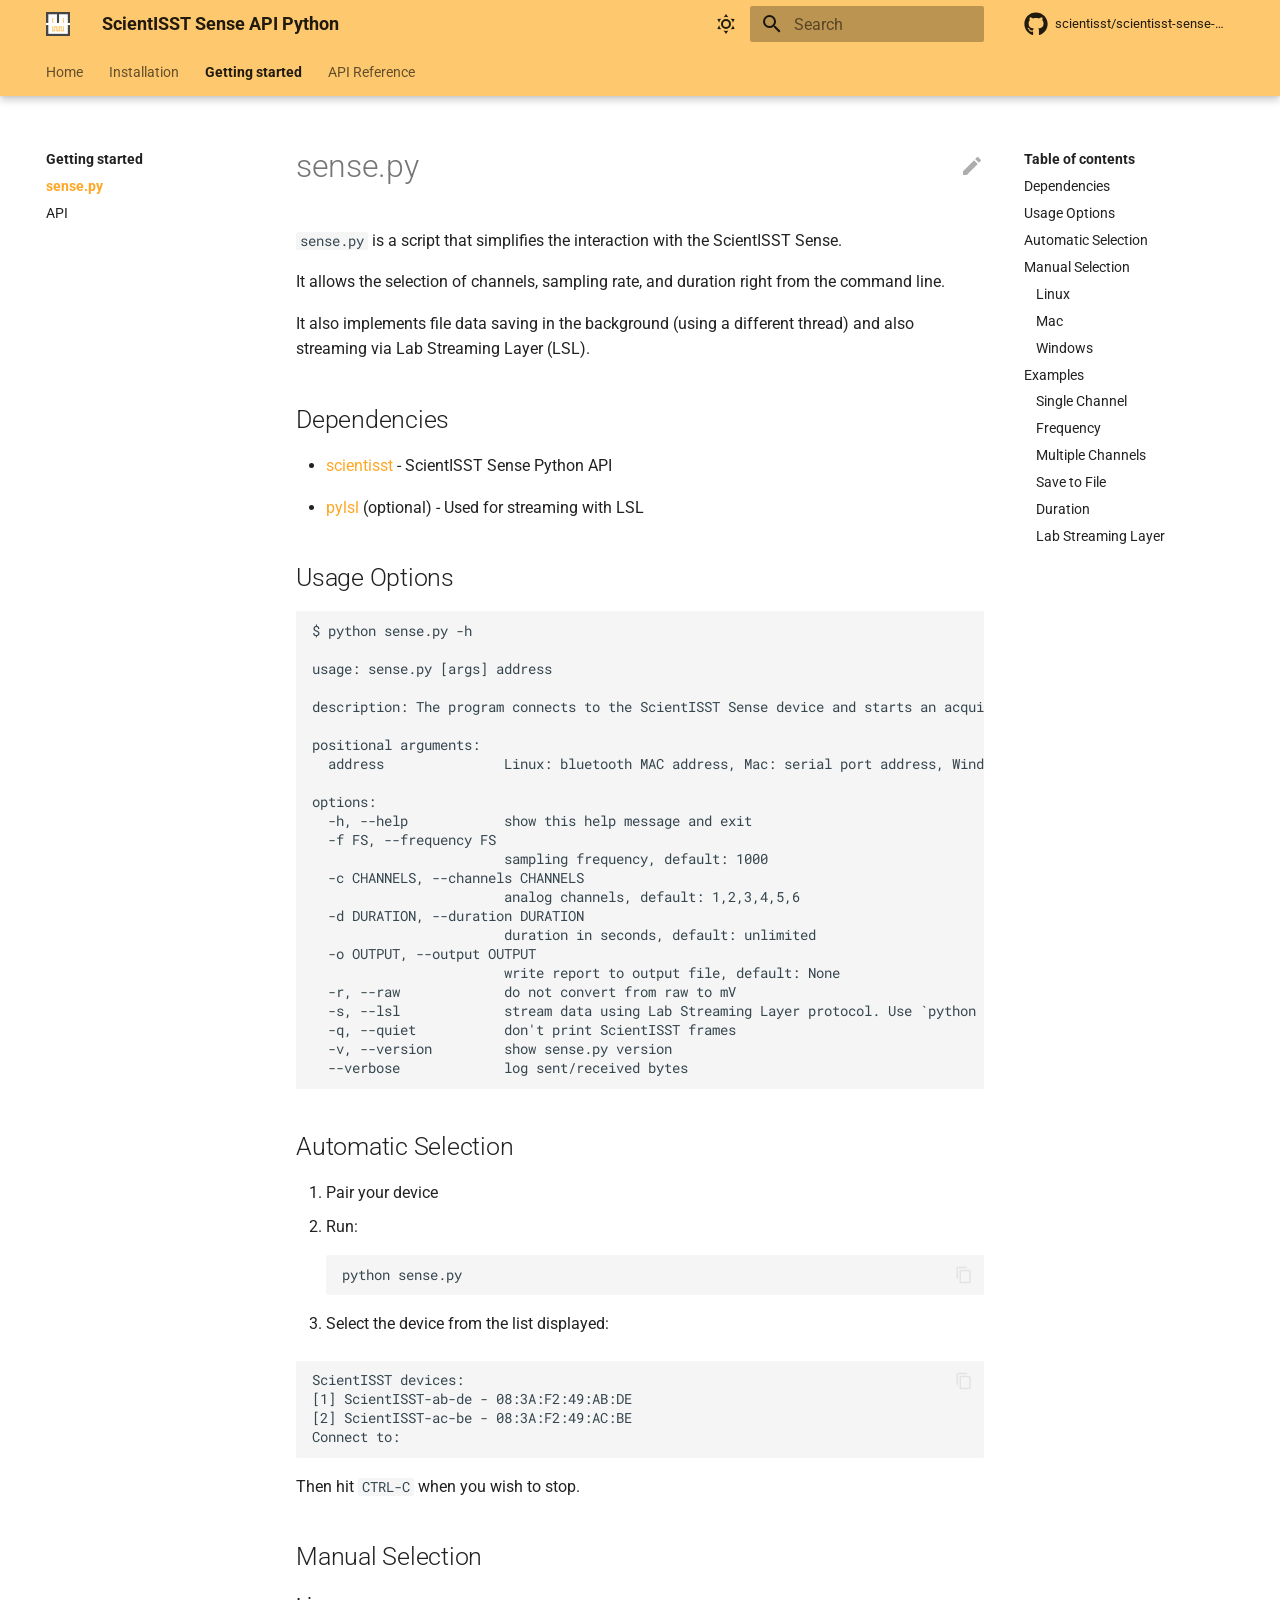
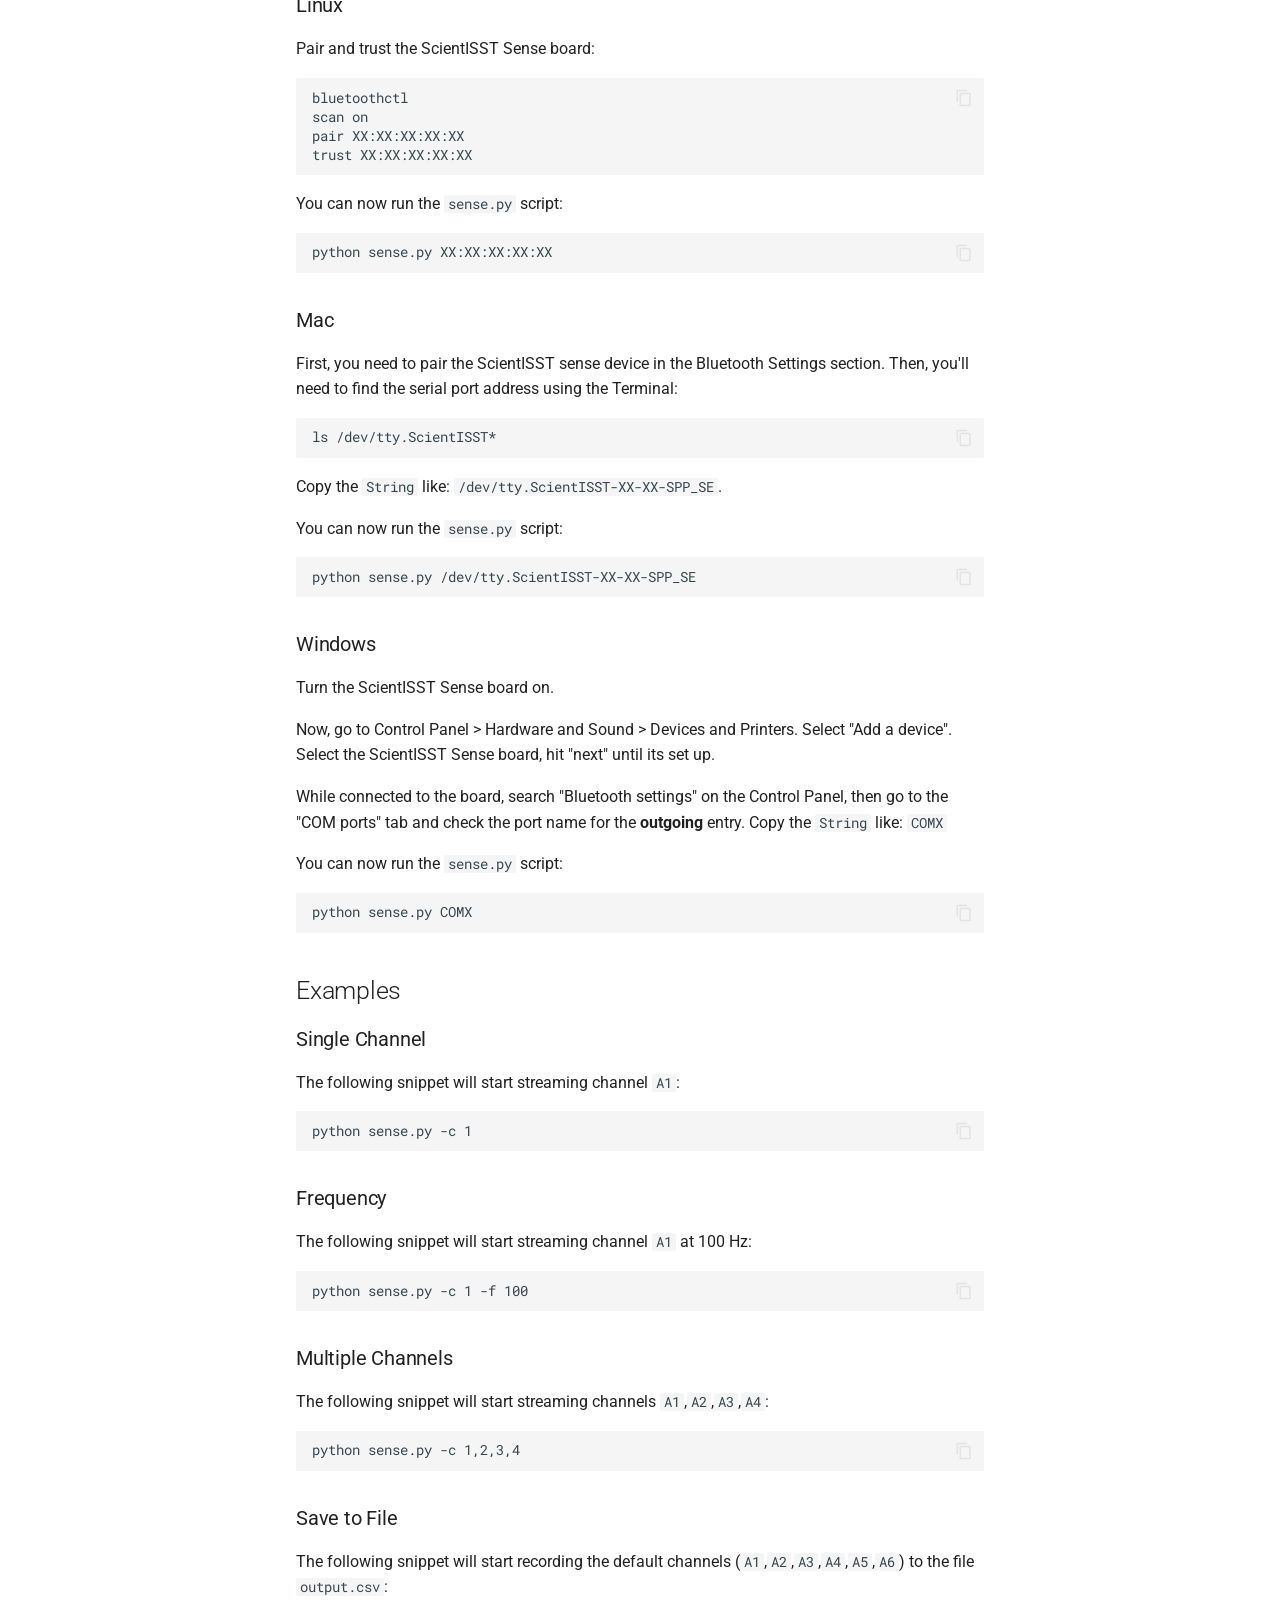
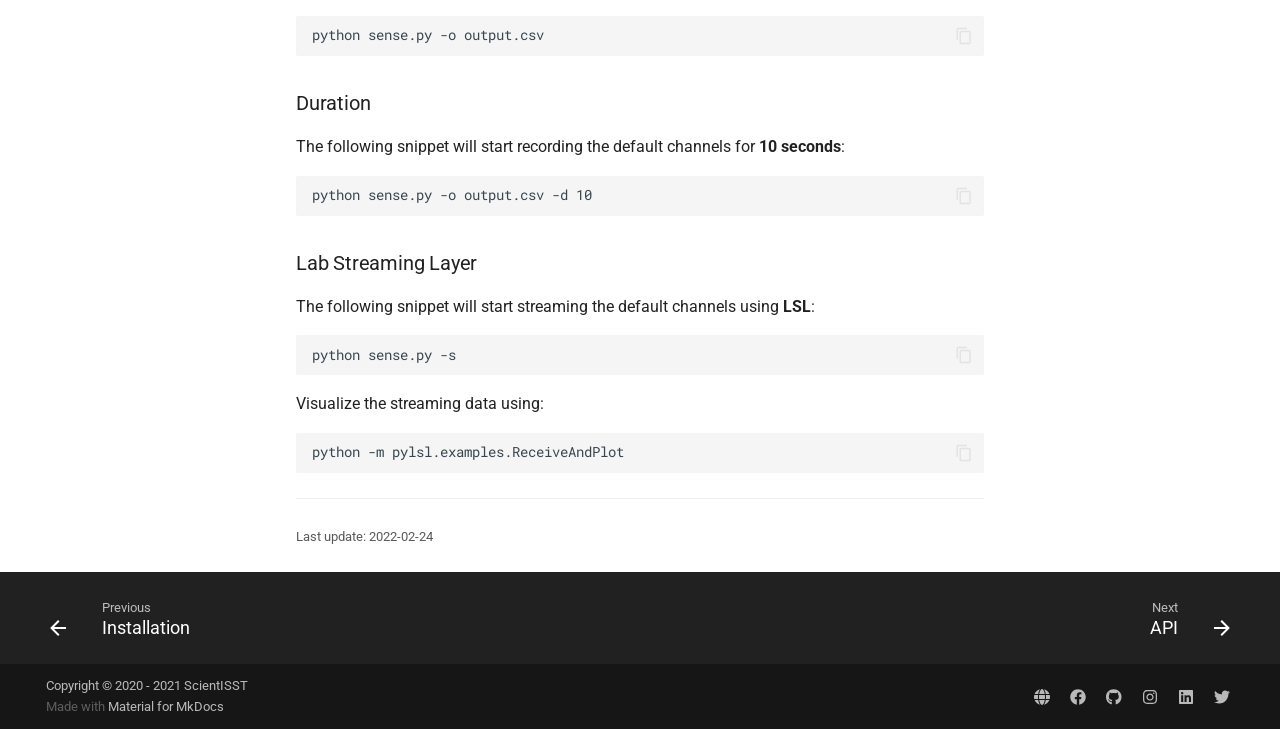
==== getting-started/sense/index.html @ 5357320e "deploy: 00cdd3cc893c572462fda912e10098487bf9b8b3" ====
<!doctype html>
<html lang="en" class="no-js">
  <head>
    
      <meta charset="utf-8">
      <meta name="viewport" content="width=device-width,initial-scale=1">
      
      
      
      <link rel="icon" href="../../img/favicon.ico">
      <meta name="generator" content="mkdocs-1.2.3, mkdocs-material-8.2.5">
    
    
      
        <title>sense.py - ScientISST Sense API Python</title>
      
    
    
      <link rel="stylesheet" href="../../assets/stylesheets/main.2d9f7617.min.css">
      
        
        <link rel="stylesheet" href="../../assets/stylesheets/palette.e6a45f82.min.css">
        
      
    
    
    
      
        
        
        <link rel="preconnect" href="https://fonts.gstatic.com" crossorigin>
        <link rel="stylesheet" href="https://fonts.googleapis.com/css?family=Roboto:300,300i,400,400i,700,700i%7CRoboto+Mono:400,400i,700,700i&display=fallback">
        <style>:root{--md-text-font:"Roboto";--md-code-font:"Roboto Mono"}</style>
      
    
    
      <link rel="stylesheet" href="../../assets/_mkdocstrings.css">
    
      <link rel="stylesheet" href="../../css/extra.css">
    
    <script>__md_scope=new URL("../..",location),__md_get=(e,_=localStorage,t=__md_scope)=>JSON.parse(_.getItem(t.pathname+"."+e)),__md_set=(e,_,t=localStorage,a=__md_scope)=>{try{t.setItem(a.pathname+"."+e,JSON.stringify(_))}catch(e){}}</script>
    
      

    
    
  </head>
  
  
    
    
      
    
    
    
    
    <body dir="ltr" data-md-color-scheme="default" data-md-color-primary="amber" data-md-color-accent="amber">
  
    
    
      <script>var palette=__md_get("__palette");if(palette&&"object"==typeof palette.color)for(var key of Object.keys(palette.color))document.body.setAttribute("data-md-color-"+key,palette.color[key])</script>
    
    <input class="md-toggle" data-md-toggle="drawer" type="checkbox" id="__drawer" autocomplete="off">
    <input class="md-toggle" data-md-toggle="search" type="checkbox" id="__search" autocomplete="off">
    <label class="md-overlay" for="__drawer"></label>
    <div data-md-component="skip">
      
        
        <a href="#dependencies" class="md-skip">
          Skip to content
        </a>
      
    </div>
    <div data-md-component="announce">
      
    </div>
    
    
      

  

<header class="md-header md-header--lifted" data-md-component="header">
  <nav class="md-header__inner md-grid" aria-label="Header">
    <a href="../.." title="ScientISST Sense API Python" class="md-header__button md-logo" aria-label="ScientISST Sense API Python" data-md-component="logo">
      
  <img src="../../img/logo.png" alt="logo">

    </a>
    <label class="md-header__button md-icon" for="__drawer">
      <svg xmlns="http://www.w3.org/2000/svg" viewBox="0 0 24 24"><path d="M3 6h18v2H3V6m0 5h18v2H3v-2m0 5h18v2H3v-2z"/></svg>
    </label>
    <div class="md-header__title" data-md-component="header-title">
      <div class="md-header__ellipsis">
        <div class="md-header__topic">
          <span class="md-ellipsis">
            ScientISST Sense API Python
          </span>
        </div>
        <div class="md-header__topic" data-md-component="header-topic">
          <span class="md-ellipsis">
            
              sense.py
            
          </span>
        </div>
      </div>
    </div>
    
      <form class="md-header__option" data-md-component="palette">
        
          
          
          <input class="md-option" data-md-color-media="(prefers-color-scheme: light)" data-md-color-scheme="default" data-md-color-primary="amber" data-md-color-accent="amber"  aria-label="Switch to dark mode"  type="radio" name="__palette" id="__palette_1">
          
            <label class="md-header__button md-icon" title="Switch to dark mode" for="__palette_2" hidden>
              <svg xmlns="http://www.w3.org/2000/svg" viewBox="0 0 24 24"><path d="M12 7a5 5 0 0 1 5 5 5 5 0 0 1-5 5 5 5 0 0 1-5-5 5 5 0 0 1 5-5m0 2a3 3 0 0 0-3 3 3 3 0 0 0 3 3 3 3 0 0 0 3-3 3 3 0 0 0-3-3m0-7 2.39 3.42C13.65 5.15 12.84 5 12 5c-.84 0-1.65.15-2.39.42L12 2M3.34 7l4.16-.35A7.2 7.2 0 0 0 5.94 8.5c-.44.74-.69 1.5-.83 2.29L3.34 7m.02 10 1.76-3.77a7.131 7.131 0 0 0 2.38 4.14L3.36 17M20.65 7l-1.77 3.79a7.023 7.023 0 0 0-2.38-4.15l4.15.36m-.01 10-4.14.36c.59-.51 1.12-1.14 1.54-1.86.42-.73.69-1.5.83-2.29L20.64 17M12 22l-2.41-3.44c.74.27 1.55.44 2.41.44.82 0 1.63-.17 2.37-.44L12 22z"/></svg>
            </label>
          
        
          
          
          <input class="md-option" data-md-color-media="(prefers-color-scheme: dark)" data-md-color-scheme="slate" data-md-color-primary="" data-md-color-accent="amber"  aria-label="Switch to light mode"  type="radio" name="__palette" id="__palette_2">
          
            <label class="md-header__button md-icon" title="Switch to light mode" for="__palette_1" hidden>
              <svg xmlns="http://www.w3.org/2000/svg" viewBox="0 0 24 24"><path d="m17.75 4.09-2.53 1.94.91 3.06-2.63-1.81-2.63 1.81.91-3.06-2.53-1.94L12.44 4l1.06-3 1.06 3 3.19.09m3.5 6.91-1.64 1.25.59 1.98-1.7-1.17-1.7 1.17.59-1.98L15.75 11l2.06-.05L18.5 9l.69 1.95 2.06.05m-2.28 4.95c.83-.08 1.72 1.1 1.19 1.85-.32.45-.66.87-1.08 1.27C15.17 23 8.84 23 4.94 19.07c-3.91-3.9-3.91-10.24 0-14.14.4-.4.82-.76 1.27-1.08.75-.53 1.93.36 1.85 1.19-.27 2.86.69 5.83 2.89 8.02a9.96 9.96 0 0 0 8.02 2.89m-1.64 2.02a12.08 12.08 0 0 1-7.8-3.47c-2.17-2.19-3.33-5-3.49-7.82-2.81 3.14-2.7 7.96.31 10.98 3.02 3.01 7.84 3.12 10.98.31z"/></svg>
            </label>
          
        
      </form>
    
    
    
      <label class="md-header__button md-icon" for="__search">
        <svg xmlns="http://www.w3.org/2000/svg" viewBox="0 0 24 24"><path d="M9.5 3A6.5 6.5 0 0 1 16 9.5c0 1.61-.59 3.09-1.56 4.23l.27.27h.79l5 5-1.5 1.5-5-5v-.79l-.27-.27A6.516 6.516 0 0 1 9.5 16 6.5 6.5 0 0 1 3 9.5 6.5 6.5 0 0 1 9.5 3m0 2C7 5 5 7 5 9.5S7 14 9.5 14 14 12 14 9.5 12 5 9.5 5z"/></svg>
      </label>
      <div class="md-search" data-md-component="search" role="dialog">
  <label class="md-search__overlay" for="__search"></label>
  <div class="md-search__inner" role="search">
    <form class="md-search__form" name="search">
      <input type="text" class="md-search__input" name="query" aria-label="Search" placeholder="Search" autocapitalize="off" autocorrect="off" autocomplete="off" spellcheck="false" data-md-component="search-query" required>
      <label class="md-search__icon md-icon" for="__search">
        <svg xmlns="http://www.w3.org/2000/svg" viewBox="0 0 24 24"><path d="M9.5 3A6.5 6.5 0 0 1 16 9.5c0 1.61-.59 3.09-1.56 4.23l.27.27h.79l5 5-1.5 1.5-5-5v-.79l-.27-.27A6.516 6.516 0 0 1 9.5 16 6.5 6.5 0 0 1 3 9.5 6.5 6.5 0 0 1 9.5 3m0 2C7 5 5 7 5 9.5S7 14 9.5 14 14 12 14 9.5 12 5 9.5 5z"/></svg>
        <svg xmlns="http://www.w3.org/2000/svg" viewBox="0 0 24 24"><path d="M20 11v2H8l5.5 5.5-1.42 1.42L4.16 12l7.92-7.92L13.5 5.5 8 11h12z"/></svg>
      </label>
      <nav class="md-search__options" aria-label="Search">
        
        <button type="reset" class="md-search__icon md-icon" aria-label="Clear" tabindex="-1">
          <svg xmlns="http://www.w3.org/2000/svg" viewBox="0 0 24 24"><path d="M19 6.41 17.59 5 12 10.59 6.41 5 5 6.41 10.59 12 5 17.59 6.41 19 12 13.41 17.59 19 19 17.59 13.41 12 19 6.41z"/></svg>
        </button>
      </nav>
      
    </form>
    <div class="md-search__output">
      <div class="md-search__scrollwrap" data-md-scrollfix>
        <div class="md-search-result" data-md-component="search-result">
          <div class="md-search-result__meta">
            Initializing search
          </div>
          <ol class="md-search-result__list"></ol>
        </div>
      </div>
    </div>
  </div>
</div>
    
    
      <div class="md-header__source">
        <a href="https://github.com/scientisst/scientisst-sense-api-python/" title="Go to repository" class="md-source" data-md-component="source">
  <div class="md-source__icon md-icon">
    
    <svg xmlns="http://www.w3.org/2000/svg" viewBox="0 0 496 512"><!--! Font Awesome Free 6.0.0 by @fontawesome - https://fontawesome.com License - https://fontawesome.com/license/free (Icons: CC BY 4.0, Fonts: SIL OFL 1.1, Code: MIT License) Copyright 2022 Fonticons, Inc.--><path d="M165.9 397.4c0 2-2.3 3.6-5.2 3.6-3.3.3-5.6-1.3-5.6-3.6 0-2 2.3-3.6 5.2-3.6 3-.3 5.6 1.3 5.6 3.6zm-31.1-4.5c-.7 2 1.3 4.3 4.3 4.9 2.6 1 5.6 0 6.2-2s-1.3-4.3-4.3-5.2c-2.6-.7-5.5.3-6.2 2.3zm44.2-1.7c-2.9.7-4.9 2.6-4.6 4.9.3 2 2.9 3.3 5.9 2.6 2.9-.7 4.9-2.6 4.6-4.6-.3-1.9-3-3.2-5.9-2.9zM244.8 8C106.1 8 0 113.3 0 252c0 110.9 69.8 205.8 169.5 239.2 12.8 2.3 17.3-5.6 17.3-12.1 0-6.2-.3-40.4-.3-61.4 0 0-70 15-84.7-29.8 0 0-11.4-29.1-27.8-36.6 0 0-22.9-15.7 1.6-15.4 0 0 24.9 2 38.6 25.8 21.9 38.6 58.6 27.5 72.9 20.9 2.3-16 8.8-27.1 16-33.7-55.9-6.2-112.3-14.3-112.3-110.5 0-27.5 7.6-41.3 23.6-58.9-2.6-6.5-11.1-33.3 2.6-67.9 20.9-6.5 69 27 69 27 20-5.6 41.5-8.5 62.8-8.5s42.8 2.9 62.8 8.5c0 0 48.1-33.6 69-27 13.7 34.7 5.2 61.4 2.6 67.9 16 17.7 25.8 31.5 25.8 58.9 0 96.5-58.9 104.2-114.8 110.5 9.2 7.9 17 22.9 17 46.4 0 33.7-.3 75.4-.3 83.6 0 6.5 4.6 14.4 17.3 12.1C428.2 457.8 496 362.9 496 252 496 113.3 383.5 8 244.8 8zM97.2 352.9c-1.3 1-1 3.3.7 5.2 1.6 1.6 3.9 2.3 5.2 1 1.3-1 1-3.3-.7-5.2-1.6-1.6-3.9-2.3-5.2-1zm-10.8-8.1c-.7 1.3.3 2.9 2.3 3.9 1.6 1 3.6.7 4.3-.7.7-1.3-.3-2.9-2.3-3.9-2-.6-3.6-.3-4.3.7zm32.4 35.6c-1.6 1.3-1 4.3 1.3 6.2 2.3 2.3 5.2 2.6 6.5 1 1.3-1.3.7-4.3-1.3-6.2-2.2-2.3-5.2-2.6-6.5-1zm-11.4-14.7c-1.6 1-1.6 3.6 0 5.9 1.6 2.3 4.3 3.3 5.6 2.3 1.6-1.3 1.6-3.9 0-6.2-1.4-2.3-4-3.3-5.6-2z"/></svg>
  </div>
  <div class="md-source__repository">
    scientisst/scientisst-sense-api-python
  </div>
</a>
      </div>
    
  </nav>
  
    
      
<nav class="md-tabs" aria-label="Tabs" data-md-component="tabs">
  <div class="md-tabs__inner md-grid">
    <ul class="md-tabs__list">
      
        
  
  


  <li class="md-tabs__item">
    <a href="../.." class="md-tabs__link">
      Home
    </a>
  </li>

      
        
  
  


  <li class="md-tabs__item">
    <a href="../../installation/" class="md-tabs__link">
      Installation
    </a>
  </li>

      
        
  
  
    
  


  
  
  
    <li class="md-tabs__item">
      <a href="./" class="md-tabs__link md-tabs__link--active">
        Getting started
      </a>
    </li>
  

      
        
  
  


  
  
  
    <li class="md-tabs__item">
      <a href="../../reference/scientisst-reference/" class="md-tabs__link">
        API Reference
      </a>
    </li>
  

      
    </ul>
  </div>
</nav>
    
  
</header>
    
    <div class="md-container" data-md-component="container">
      
      
        
      
      <main class="md-main" data-md-component="main">
        <div class="md-main__inner md-grid">
          
            
              
              <div class="md-sidebar md-sidebar--primary" data-md-component="sidebar" data-md-type="navigation" >
                <div class="md-sidebar__scrollwrap">
                  <div class="md-sidebar__inner">
                    

  


<nav class="md-nav md-nav--primary md-nav--lifted" aria-label="Navigation" data-md-level="0">
  <label class="md-nav__title" for="__drawer">
    <a href="../.." title="ScientISST Sense API Python" class="md-nav__button md-logo" aria-label="ScientISST Sense API Python" data-md-component="logo">
      
  <img src="../../img/logo.png" alt="logo">

    </a>
    ScientISST Sense API Python
  </label>
  
    <div class="md-nav__source">
      <a href="https://github.com/scientisst/scientisst-sense-api-python/" title="Go to repository" class="md-source" data-md-component="source">
  <div class="md-source__icon md-icon">
    
    <svg xmlns="http://www.w3.org/2000/svg" viewBox="0 0 496 512"><!--! Font Awesome Free 6.0.0 by @fontawesome - https://fontawesome.com License - https://fontawesome.com/license/free (Icons: CC BY 4.0, Fonts: SIL OFL 1.1, Code: MIT License) Copyright 2022 Fonticons, Inc.--><path d="M165.9 397.4c0 2-2.3 3.6-5.2 3.6-3.3.3-5.6-1.3-5.6-3.6 0-2 2.3-3.6 5.2-3.6 3-.3 5.6 1.3 5.6 3.6zm-31.1-4.5c-.7 2 1.3 4.3 4.3 4.9 2.6 1 5.6 0 6.2-2s-1.3-4.3-4.3-5.2c-2.6-.7-5.5.3-6.2 2.3zm44.2-1.7c-2.9.7-4.9 2.6-4.6 4.9.3 2 2.9 3.3 5.9 2.6 2.9-.7 4.9-2.6 4.6-4.6-.3-1.9-3-3.2-5.9-2.9zM244.8 8C106.1 8 0 113.3 0 252c0 110.9 69.8 205.8 169.5 239.2 12.8 2.3 17.3-5.6 17.3-12.1 0-6.2-.3-40.4-.3-61.4 0 0-70 15-84.7-29.8 0 0-11.4-29.1-27.8-36.6 0 0-22.9-15.7 1.6-15.4 0 0 24.9 2 38.6 25.8 21.9 38.6 58.6 27.5 72.9 20.9 2.3-16 8.8-27.1 16-33.7-55.9-6.2-112.3-14.3-112.3-110.5 0-27.5 7.6-41.3 23.6-58.9-2.6-6.5-11.1-33.3 2.6-67.9 20.9-6.5 69 27 69 27 20-5.6 41.5-8.5 62.8-8.5s42.8 2.9 62.8 8.5c0 0 48.1-33.6 69-27 13.7 34.7 5.2 61.4 2.6 67.9 16 17.7 25.8 31.5 25.8 58.9 0 96.5-58.9 104.2-114.8 110.5 9.2 7.9 17 22.9 17 46.4 0 33.7-.3 75.4-.3 83.6 0 6.5 4.6 14.4 17.3 12.1C428.2 457.8 496 362.9 496 252 496 113.3 383.5 8 244.8 8zM97.2 352.9c-1.3 1-1 3.3.7 5.2 1.6 1.6 3.9 2.3 5.2 1 1.3-1 1-3.3-.7-5.2-1.6-1.6-3.9-2.3-5.2-1zm-10.8-8.1c-.7 1.3.3 2.9 2.3 3.9 1.6 1 3.6.7 4.3-.7.7-1.3-.3-2.9-2.3-3.9-2-.6-3.6-.3-4.3.7zm32.4 35.6c-1.6 1.3-1 4.3 1.3 6.2 2.3 2.3 5.2 2.6 6.5 1 1.3-1.3.7-4.3-1.3-6.2-2.2-2.3-5.2-2.6-6.5-1zm-11.4-14.7c-1.6 1-1.6 3.6 0 5.9 1.6 2.3 4.3 3.3 5.6 2.3 1.6-1.3 1.6-3.9 0-6.2-1.4-2.3-4-3.3-5.6-2z"/></svg>
  </div>
  <div class="md-source__repository">
    scientisst/scientisst-sense-api-python
  </div>
</a>
    </div>
  
  <ul class="md-nav__list" data-md-scrollfix>
    
      
      
      

  
  
  
    <li class="md-nav__item">
      <a href="../.." class="md-nav__link">
        Home
      </a>
    </li>
  

    
      
      
      

  
  
  
    <li class="md-nav__item">
      <a href="../../installation/" class="md-nav__link">
        Installation
      </a>
    </li>
  

    
      
      
      

  
  
    
  
  
    
    <li class="md-nav__item md-nav__item--active md-nav__item--nested">
      
      
        <input class="md-nav__toggle md-toggle" data-md-toggle="__nav_3" type="checkbox" id="__nav_3" checked>
      
      
      
      
        <label class="md-nav__link" for="__nav_3">
          Getting started
          <span class="md-nav__icon md-icon"></span>
        </label>
      
      <nav class="md-nav" aria-label="Getting started" data-md-level="1">
        <label class="md-nav__title" for="__nav_3">
          <span class="md-nav__icon md-icon"></span>
          Getting started
        </label>
        <ul class="md-nav__list" data-md-scrollfix>
          
            
              
  
  
    
  
  
    <li class="md-nav__item md-nav__item--active">
      
      <input class="md-nav__toggle md-toggle" data-md-toggle="toc" type="checkbox" id="__toc">
      
      
      
        <label class="md-nav__link md-nav__link--active" for="__toc">
          sense.py
          <span class="md-nav__icon md-icon"></span>
        </label>
      
      <a href="./" class="md-nav__link md-nav__link--active">
        sense.py
      </a>
      
        

<nav class="md-nav md-nav--secondary" aria-label="Table of contents">
  
  
  
  
    <label class="md-nav__title" for="__toc">
      <span class="md-nav__icon md-icon"></span>
      Table of contents
    </label>
    <ul class="md-nav__list" data-md-component="toc" data-md-scrollfix>
      
        <li class="md-nav__item">
  <a href="#dependencies" class="md-nav__link">
    Dependencies
  </a>
  
</li>
      
        <li class="md-nav__item">
  <a href="#usage-options" class="md-nav__link">
    Usage Options
  </a>
  
</li>
      
        <li class="md-nav__item">
  <a href="#automatic-selection" class="md-nav__link">
    Automatic Selection
  </a>
  
</li>
      
        <li class="md-nav__item">
  <a href="#manual-selection" class="md-nav__link">
    Manual Selection
  </a>
  
    <nav class="md-nav" aria-label="Manual Selection">
      <ul class="md-nav__list">
        
          <li class="md-nav__item">
  <a href="#linux" class="md-nav__link">
    Linux
  </a>
  
</li>
        
          <li class="md-nav__item">
  <a href="#mac" class="md-nav__link">
    Mac
  </a>
  
</li>
        
          <li class="md-nav__item">
  <a href="#windows" class="md-nav__link">
    Windows
  </a>
  
</li>
        
      </ul>
    </nav>
  
</li>
      
        <li class="md-nav__item">
  <a href="#examples" class="md-nav__link">
    Examples
  </a>
  
    <nav class="md-nav" aria-label="Examples">
      <ul class="md-nav__list">
        
          <li class="md-nav__item">
  <a href="#single-channel" class="md-nav__link">
    Single Channel
  </a>
  
</li>
        
          <li class="md-nav__item">
  <a href="#frequency" class="md-nav__link">
    Frequency
  </a>
  
</li>
        
          <li class="md-nav__item">
  <a href="#multiple-channels" class="md-nav__link">
    Multiple Channels
  </a>
  
</li>
        
          <li class="md-nav__item">
  <a href="#save-to-file" class="md-nav__link">
    Save to File
  </a>
  
</li>
        
          <li class="md-nav__item">
  <a href="#duration" class="md-nav__link">
    Duration
  </a>
  
</li>
        
          <li class="md-nav__item">
  <a href="#lab-streaming-layer" class="md-nav__link">
    Lab Streaming Layer
  </a>
  
</li>
        
      </ul>
    </nav>
  
</li>
      
    </ul>
  
</nav>
      
    </li>
  

            
          
            
              
  
  
  
    <li class="md-nav__item">
      <a href="../api/" class="md-nav__link">
        API
      </a>
    </li>
  

            
          
        </ul>
      </nav>
    </li>
  

    
      
      
      

  
  
  
    
    <li class="md-nav__item md-nav__item--nested">
      
      
        <input class="md-nav__toggle md-toggle" data-md-toggle="__nav_4" type="checkbox" id="__nav_4" >
      
      
      
      
        <label class="md-nav__link" for="__nav_4">
          API Reference
          <span class="md-nav__icon md-icon"></span>
        </label>
      
      <nav class="md-nav" aria-label="API Reference" data-md-level="1">
        <label class="md-nav__title" for="__nav_4">
          <span class="md-nav__icon md-icon"></span>
          API Reference
        </label>
        <ul class="md-nav__list" data-md-scrollfix>
          
            
              
  
  
  
    <li class="md-nav__item">
      <a href="../../reference/scientisst-reference/" class="md-nav__link">
        ScientISST
      </a>
    </li>
  

            
          
            
              
  
  
  
    <li class="md-nav__item">
      <a href="../../reference/exceptions-reference/" class="md-nav__link">
        Exceptions
      </a>
    </li>
  

            
          
            
              
  
  
  
    <li class="md-nav__item">
      <a href="../../reference/frame-reference/" class="md-nav__link">
        Frame
      </a>
    </li>
  

            
          
            
              
  
  
  
    <li class="md-nav__item">
      <a href="../../reference/state-reference/" class="md-nav__link">
        State
      </a>
    </li>
  

            
          
        </ul>
      </nav>
    </li>
  

    
  </ul>
</nav>
                  </div>
                </div>
              </div>
            
            
              
              <div class="md-sidebar md-sidebar--secondary" data-md-component="sidebar" data-md-type="toc" >
                <div class="md-sidebar__scrollwrap">
                  <div class="md-sidebar__inner">
                    

<nav class="md-nav md-nav--secondary" aria-label="Table of contents">
  
  
  
  
    <label class="md-nav__title" for="__toc">
      <span class="md-nav__icon md-icon"></span>
      Table of contents
    </label>
    <ul class="md-nav__list" data-md-component="toc" data-md-scrollfix>
      
        <li class="md-nav__item">
  <a href="#dependencies" class="md-nav__link">
    Dependencies
  </a>
  
</li>
      
        <li class="md-nav__item">
  <a href="#usage-options" class="md-nav__link">
    Usage Options
  </a>
  
</li>
      
        <li class="md-nav__item">
  <a href="#automatic-selection" class="md-nav__link">
    Automatic Selection
  </a>
  
</li>
      
        <li class="md-nav__item">
  <a href="#manual-selection" class="md-nav__link">
    Manual Selection
  </a>
  
    <nav class="md-nav" aria-label="Manual Selection">
      <ul class="md-nav__list">
        
          <li class="md-nav__item">
  <a href="#linux" class="md-nav__link">
    Linux
  </a>
  
</li>
        
          <li class="md-nav__item">
  <a href="#mac" class="md-nav__link">
    Mac
  </a>
  
</li>
        
          <li class="md-nav__item">
  <a href="#windows" class="md-nav__link">
    Windows
  </a>
  
</li>
        
      </ul>
    </nav>
  
</li>
      
        <li class="md-nav__item">
  <a href="#examples" class="md-nav__link">
    Examples
  </a>
  
    <nav class="md-nav" aria-label="Examples">
      <ul class="md-nav__list">
        
          <li class="md-nav__item">
  <a href="#single-channel" class="md-nav__link">
    Single Channel
  </a>
  
</li>
        
          <li class="md-nav__item">
  <a href="#frequency" class="md-nav__link">
    Frequency
  </a>
  
</li>
        
          <li class="md-nav__item">
  <a href="#multiple-channels" class="md-nav__link">
    Multiple Channels
  </a>
  
</li>
        
          <li class="md-nav__item">
  <a href="#save-to-file" class="md-nav__link">
    Save to File
  </a>
  
</li>
        
          <li class="md-nav__item">
  <a href="#duration" class="md-nav__link">
    Duration
  </a>
  
</li>
        
          <li class="md-nav__item">
  <a href="#lab-streaming-layer" class="md-nav__link">
    Lab Streaming Layer
  </a>
  
</li>
        
      </ul>
    </nav>
  
</li>
      
    </ul>
  
</nav>
                  </div>
                </div>
              </div>
            
          
          <div class="md-content" data-md-component="content">
            <article class="md-content__inner md-typeset">
              
                
<a href="https://github.com/scientisst/scientisst-sense-api-python/edit/master/docs/getting-started/sense.md" title="Edit this page" class="md-content__button md-icon">
  <svg xmlns="http://www.w3.org/2000/svg" viewBox="0 0 24 24"><path d="M20.71 7.04c.39-.39.39-1.04 0-1.41l-2.34-2.34c-.37-.39-1.02-.39-1.41 0l-1.84 1.83 3.75 3.75M3 17.25V21h3.75L17.81 9.93l-3.75-3.75L3 17.25z"/></svg>
</a>



  <h1>sense.py</h1>

<p><code>sense.py</code> is a script that simplifies the interaction with the ScientISST Sense.</p>
<p>It allows the selection of channels, sampling rate, and duration right from the command line.</p>
<p>It also implements file data saving in the background (using a different thread) and also streaming via Lab Streaming Layer (LSL).</p>
<h2 id="dependencies">Dependencies</h2>
<ul>
<li><a class="autorefs autorefs-internal" href="../../reference/scientisst-reference/#scientisst.scientisst.ScientISST">scientisst</a> - ScientISST Sense Python API</li>
</ul>
<!--- pyserial-->
<ul>
<li><a href="https://pypi.org/project/pylsl/">pylsl</a> (optional) - Used for streaming with LSL</li>
</ul>
<h2 id="usage-options">Usage Options</h2>
<div class="highlight"><pre><span></span><code>$ python sense.py -h

usage: sense.py [args] address

description: The program connects to the ScientISST Sense device and starts an acquisition, providing the option to store the received data in a .csv file.

positional arguments:
  address               Linux: bluetooth MAC address, Mac: serial port address, Windows: bluetooth serial COM port

options:
  -h, --help            show this help message and exit
  -f FS, --frequency FS
                        sampling frequency, default: 1000
  -c CHANNELS, --channels CHANNELS
                        analog channels, default: 1,2,3,4,5,6
  -d DURATION, --duration DURATION
                        duration in seconds, default: unlimited
  -o OUTPUT, --output OUTPUT
                        write report to output file, default: None
  -r, --raw             do not convert from raw to mV
  -s, --lsl             stream data using Lab Streaming Layer protocol. Use `python -m pylsl.examples.ReceiveAndPlot` to view stream
  -q, --quiet           don&#39;t print ScientISST frames
  -v, --version         show sense.py version
  --verbose             log sent/received bytes
</code></pre></div>
<h2 id="automatic-selection">Automatic Selection</h2>
<ol>
<li>Pair your device</li>
<li>
<p>Run:</p>
<div class="highlight"><pre><span></span><code>python sense.py
</code></pre></div>
</li>
<li>
<p>Select the device from the list displayed:</p>
</li>
</ol>
<div class="highlight"><pre><span></span><code>ScientISST devices:
[1] ScientISST-ab-de - 08:3A:F2:49:AB:DE
[2] ScientISST-ac-be - 08:3A:F2:49:AC:BE
Connect to:
</code></pre></div>
<p>Then hit <code>CTRL-C</code> when you wish to stop.</p>
<h2 id="manual-selection">Manual Selection</h2>
<h3 id="linux">Linux</h3>
<p>Pair and trust the ScientISST Sense board:</p>
<div class="highlight"><pre><span></span><code>bluetoothctl
scan on
pair XX:XX:XX:XX:XX
trust XX:XX:XX:XX:XX
</code></pre></div>
<p>You can now run the <code>sense.py</code> script:
<div class="highlight"><pre><span></span><code>python sense.py XX:XX:XX:XX:XX
</code></pre></div></p>
<h3 id="mac">Mac</h3>
<p>First, you need to pair the ScientISST sense device in the Bluetooth Settings section.
Then, you'll need to find the serial port address using the Terminal:</p>
<div class="highlight"><pre><span></span><code>ls /dev/tty.ScientISST*
</code></pre></div>
<p>Copy the <code>String</code> like: <code>/dev/tty.ScientISST-XX-XX-SPP_SE</code>.</p>
<p>You can now run the <code>sense.py</code> script:</p>
<div class="highlight"><pre><span></span><code>python sense.py /dev/tty.ScientISST-XX-XX-SPP_SE
</code></pre></div>
<h3 id="windows">Windows</h3>
<p>Turn the ScientISST Sense board on.</p>
<p>Now, go to Control Panel &gt; Hardware and Sound &gt; Devices and Printers. Select "Add a device". Select the ScientISST Sense board, hit "next" until its set up.</p>
<p>While connected to the board, search "Bluetooth settings" on the Control Panel, then go to the "COM ports" tab and check the port name for the <strong>outgoing</strong> entry. Copy the <code>String</code> like: <code>COMX</code></p>
<p>You can now run the <code>sense.py</code> script:</p>
<div class="highlight"><pre><span></span><code>python sense.py COMX
</code></pre></div>
<h2 id="examples">Examples</h2>
<h3 id="single-channel">Single Channel</h3>
<p>The following snippet will start streaming channel <code>A1</code>:
<div class="highlight"><pre><span></span><code>python sense.py -c 1
</code></pre></div></p>
<h3 id="frequency">Frequency</h3>
<p>The following snippet will start streaming channel <code>A1</code> at 100 Hz:
<div class="highlight"><pre><span></span><code>python sense.py -c 1 -f 100
</code></pre></div></p>
<h3 id="multiple-channels">Multiple Channels</h3>
<p>The following snippet will start streaming channels <code>A1</code>,<code>A2</code>,<code>A3</code>,<code>A4</code>:
<div class="highlight"><pre><span></span><code>python sense.py -c 1,2,3,4
</code></pre></div></p>
<h3 id="save-to-file">Save to File</h3>
<p>The following snippet will start recording the default channels (<code>A1</code>,<code>A2</code>,<code>A3</code>,<code>A4</code>,<code>A5</code>,<code>A6</code>) to the file <code>output.csv</code>:
<div class="highlight"><pre><span></span><code>python sense.py -o output.csv
</code></pre></div></p>
<h3 id="duration">Duration</h3>
<p>The following snippet will start recording the default channels for <strong>10 seconds</strong>:
<div class="highlight"><pre><span></span><code>python sense.py -o output.csv -d 10
</code></pre></div></p>
<h3 id="lab-streaming-layer">Lab Streaming Layer</h3>
<p>The following snippet will start streaming the default channels using <strong>LSL</strong>:
<div class="highlight"><pre><span></span><code>python sense.py -s
</code></pre></div></p>
<p>Visualize the streaming data using:
<div class="highlight"><pre><span></span><code>python -m pylsl.examples.ReceiveAndPlot
</code></pre></div></p>

  <hr>
<div class="md-source-file">
  <small>
    
      Last update:
      2022-02-24
    
  </small>
</div>

              
            </article>
          </div>
        </div>
        
      </main>
      
        <footer class="md-footer">
  
    <nav class="md-footer__inner md-grid" aria-label="Footer">
      
        
        <a href="../../installation/" class="md-footer__link md-footer__link--prev" aria-label="Previous: Installation" rel="prev">
          <div class="md-footer__button md-icon">
            <svg xmlns="http://www.w3.org/2000/svg" viewBox="0 0 24 24"><path d="M20 11v2H8l5.5 5.5-1.42 1.42L4.16 12l7.92-7.92L13.5 5.5 8 11h12z"/></svg>
          </div>
          <div class="md-footer__title">
            <div class="md-ellipsis">
              <span class="md-footer__direction">
                Previous
              </span>
              Installation
            </div>
          </div>
        </a>
      
      
        
        <a href="../api/" class="md-footer__link md-footer__link--next" aria-label="Next: API" rel="next">
          <div class="md-footer__title">
            <div class="md-ellipsis">
              <span class="md-footer__direction">
                Next
              </span>
              API
            </div>
          </div>
          <div class="md-footer__button md-icon">
            <svg xmlns="http://www.w3.org/2000/svg" viewBox="0 0 24 24"><path d="M4 11v2h12l-5.5 5.5 1.42 1.42L19.84 12l-7.92-7.92L10.5 5.5 16 11H4z"/></svg>
          </div>
        </a>
      
    </nav>
  
  <div class="md-footer-meta md-typeset">
    <div class="md-footer-meta__inner md-grid">
      <div class="md-copyright">
  
    <div class="md-copyright__highlight">
      Copyright &copy; 2020 - 2021 ScientISST
    </div>
  
  
    Made with
    <a href="https://squidfunk.github.io/mkdocs-material/" target="_blank" rel="noopener">
      Material for MkDocs
    </a>
  
</div>
      
        <div class="md-social">
  
    
    
      
      
    
    <a href="https://scientisst.com" target="_blank" rel="noopener" title="scientisst.com" class="md-social__link">
      <svg xmlns="http://www.w3.org/2000/svg" viewBox="0 0 512 512"><!--! Font Awesome Free 6.0.0 by @fontawesome - https://fontawesome.com License - https://fontawesome.com/license/free (Icons: CC BY 4.0, Fonts: SIL OFL 1.1, Code: MIT License) Copyright 2022 Fonticons, Inc.--><path d="M352 256c0 22.2-1.2 43.6-3.3 64H163.3c-2.1-20.4-4.2-41.8-4.2-64 0-22.2 2.1-43.6 4.2-64h185.4c2.1 20.4 3.3 41.8 3.3 64zm151.9-64c5.3 20.5 8.1 41.9 8.1 64s-2.8 43.5-8.1 64H380.8c2.1-20.6 3.2-42.9 3.2-64 0-22-1.1-43.4-3.2-64h123.1zm-10.5-32H376.7c-10-63.86-29.8-117.38-55.3-151.558C399.8 29.09 463.4 85.94 493.4 160zm-149.1 0H167.7c6.1-36.4 15.5-68.62 27-94.65 10.5-23.61 22.2-40.74 33.5-51.54C239.4 3.178 248.7 0 256 0c7.3 0 16.6 3.178 27.8 13.81 11.3 10.8 23 27.93 33.5 51.54 11.5 26.03 20.9 58.25 27 94.65zm-325.69 0C48.59 85.94 112.2 29.09 190.6 8.442 165.1 42.62 145.3 96.14 135.3 160H18.61zm112.59 32c-2.1 20.6-4.1 42-4.1 64 0 21.1 2 43.4 4.1 64H8.065C2.8 299.5 0 278.1 0 256s2.8-43.5 8.065-64H131.2zm63.5 254.6c-11.5-26-20.9-58.2-27-94.6h176.6c-6.1 36.4-15.5 68.6-27 94.6-10.5 23.7-22.2 40.8-33.5 51.6-11.2 10.6-20.5 13.8-28.7 13.8-6.4 0-15.7-3.2-26.9-13.8-11.3-10.8-23-27.9-33.5-51.6zm-4.1 57C112.2 482.9 48.59 426.1 18.61 352H135.3c10 63.9 29.8 117.4 55.3 151.6zm130.8 0c25.5-34.2 45.3-87.7 55.3-151.6h116.7c-30 74.1-93.6 130.9-172 151.6z"/></svg>
    </a>
  
    
    
      
      
    
    <a href="https://www.facebook.com/ScientISSThub" target="_blank" rel="noopener" title="www.facebook.com" class="md-social__link">
      <svg xmlns="http://www.w3.org/2000/svg" viewBox="0 0 512 512"><!--! Font Awesome Free 6.0.0 by @fontawesome - https://fontawesome.com License - https://fontawesome.com/license/free (Icons: CC BY 4.0, Fonts: SIL OFL 1.1, Code: MIT License) Copyright 2022 Fonticons, Inc.--><path d="M504 256C504 119 393 8 256 8S8 119 8 256c0 123.78 90.69 226.38 209.25 245V327.69h-63V256h63v-54.64c0-62.15 37-96.48 93.67-96.48 27.14 0 55.52 4.84 55.52 4.84v61h-31.28c-30.8 0-40.41 19.12-40.41 38.73V256h68.78l-11 71.69h-57.78V501C413.31 482.38 504 379.78 504 256z"/></svg>
    </a>
  
    
    
      
      
    
    <a href="https://github.com/ScientISST" target="_blank" rel="noopener" title="github.com" class="md-social__link">
      <svg xmlns="http://www.w3.org/2000/svg" viewBox="0 0 496 512"><!--! Font Awesome Free 6.0.0 by @fontawesome - https://fontawesome.com License - https://fontawesome.com/license/free (Icons: CC BY 4.0, Fonts: SIL OFL 1.1, Code: MIT License) Copyright 2022 Fonticons, Inc.--><path d="M165.9 397.4c0 2-2.3 3.6-5.2 3.6-3.3.3-5.6-1.3-5.6-3.6 0-2 2.3-3.6 5.2-3.6 3-.3 5.6 1.3 5.6 3.6zm-31.1-4.5c-.7 2 1.3 4.3 4.3 4.9 2.6 1 5.6 0 6.2-2s-1.3-4.3-4.3-5.2c-2.6-.7-5.5.3-6.2 2.3zm44.2-1.7c-2.9.7-4.9 2.6-4.6 4.9.3 2 2.9 3.3 5.9 2.6 2.9-.7 4.9-2.6 4.6-4.6-.3-1.9-3-3.2-5.9-2.9zM244.8 8C106.1 8 0 113.3 0 252c0 110.9 69.8 205.8 169.5 239.2 12.8 2.3 17.3-5.6 17.3-12.1 0-6.2-.3-40.4-.3-61.4 0 0-70 15-84.7-29.8 0 0-11.4-29.1-27.8-36.6 0 0-22.9-15.7 1.6-15.4 0 0 24.9 2 38.6 25.8 21.9 38.6 58.6 27.5 72.9 20.9 2.3-16 8.8-27.1 16-33.7-55.9-6.2-112.3-14.3-112.3-110.5 0-27.5 7.6-41.3 23.6-58.9-2.6-6.5-11.1-33.3 2.6-67.9 20.9-6.5 69 27 69 27 20-5.6 41.5-8.5 62.8-8.5s42.8 2.9 62.8 8.5c0 0 48.1-33.6 69-27 13.7 34.7 5.2 61.4 2.6 67.9 16 17.7 25.8 31.5 25.8 58.9 0 96.5-58.9 104.2-114.8 110.5 9.2 7.9 17 22.9 17 46.4 0 33.7-.3 75.4-.3 83.6 0 6.5 4.6 14.4 17.3 12.1C428.2 457.8 496 362.9 496 252 496 113.3 383.5 8 244.8 8zM97.2 352.9c-1.3 1-1 3.3.7 5.2 1.6 1.6 3.9 2.3 5.2 1 1.3-1 1-3.3-.7-5.2-1.6-1.6-3.9-2.3-5.2-1zm-10.8-8.1c-.7 1.3.3 2.9 2.3 3.9 1.6 1 3.6.7 4.3-.7.7-1.3-.3-2.9-2.3-3.9-2-.6-3.6-.3-4.3.7zm32.4 35.6c-1.6 1.3-1 4.3 1.3 6.2 2.3 2.3 5.2 2.6 6.5 1 1.3-1.3.7-4.3-1.3-6.2-2.2-2.3-5.2-2.6-6.5-1zm-11.4-14.7c-1.6 1-1.6 3.6 0 5.9 1.6 2.3 4.3 3.3 5.6 2.3 1.6-1.3 1.6-3.9 0-6.2-1.4-2.3-4-3.3-5.6-2z"/></svg>
    </a>
  
    
    
      
      
    
    <a href="https://www.instagram.com/scientissthub/" target="_blank" rel="noopener" title="www.instagram.com" class="md-social__link">
      <svg xmlns="http://www.w3.org/2000/svg" viewBox="0 0 448 512"><!--! Font Awesome Free 6.0.0 by @fontawesome - https://fontawesome.com License - https://fontawesome.com/license/free (Icons: CC BY 4.0, Fonts: SIL OFL 1.1, Code: MIT License) Copyright 2022 Fonticons, Inc.--><path d="M224.1 141c-63.6 0-114.9 51.3-114.9 114.9s51.3 114.9 114.9 114.9S339 319.5 339 255.9 287.7 141 224.1 141zm0 189.6c-41.1 0-74.7-33.5-74.7-74.7s33.5-74.7 74.7-74.7 74.7 33.5 74.7 74.7-33.6 74.7-74.7 74.7zm146.4-194.3c0 14.9-12 26.8-26.8 26.8-14.9 0-26.8-12-26.8-26.8s12-26.8 26.8-26.8 26.8 12 26.8 26.8zm76.1 27.2c-1.7-35.9-9.9-67.7-36.2-93.9-26.2-26.2-58-34.4-93.9-36.2-37-2.1-147.9-2.1-184.9 0-35.8 1.7-67.6 9.9-93.9 36.1s-34.4 58-36.2 93.9c-2.1 37-2.1 147.9 0 184.9 1.7 35.9 9.9 67.7 36.2 93.9s58 34.4 93.9 36.2c37 2.1 147.9 2.1 184.9 0 35.9-1.7 67.7-9.9 93.9-36.2 26.2-26.2 34.4-58 36.2-93.9 2.1-37 2.1-147.8 0-184.8zM398.8 388c-7.8 19.6-22.9 34.7-42.6 42.6-29.5 11.7-99.5 9-132.1 9s-102.7 2.6-132.1-9c-19.6-7.8-34.7-22.9-42.6-42.6-11.7-29.5-9-99.5-9-132.1s-2.6-102.7 9-132.1c7.8-19.6 22.9-34.7 42.6-42.6 29.5-11.7 99.5-9 132.1-9s102.7-2.6 132.1 9c19.6 7.8 34.7 22.9 42.6 42.6 11.7 29.5 9 99.5 9 132.1s2.7 102.7-9 132.1z"/></svg>
    </a>
  
    
    
      
      
    
    <a href="https://www.linkedin.com/company/scientisst" target="_blank" rel="noopener" title="www.linkedin.com" class="md-social__link">
      <svg xmlns="http://www.w3.org/2000/svg" viewBox="0 0 448 512"><!--! Font Awesome Free 6.0.0 by @fontawesome - https://fontawesome.com License - https://fontawesome.com/license/free (Icons: CC BY 4.0, Fonts: SIL OFL 1.1, Code: MIT License) Copyright 2022 Fonticons, Inc.--><path d="M416 32H31.9C14.3 32 0 46.5 0 64.3v383.4C0 465.5 14.3 480 31.9 480H416c17.6 0 32-14.5 32-32.3V64.3c0-17.8-14.4-32.3-32-32.3zM135.4 416H69V202.2h66.5V416zm-33.2-243c-21.3 0-38.5-17.3-38.5-38.5S80.9 96 102.2 96c21.2 0 38.5 17.3 38.5 38.5 0 21.3-17.2 38.5-38.5 38.5zm282.1 243h-66.4V312c0-24.8-.5-56.7-34.5-56.7-34.6 0-39.9 27-39.9 54.9V416h-66.4V202.2h63.7v29.2h.9c8.9-16.8 30.6-34.5 62.9-34.5 67.2 0 79.7 44.3 79.7 101.9V416z"/></svg>
    </a>
  
    
    
      
      
    
    <a href="https://twitter.com/ScientISSThub" target="_blank" rel="noopener" title="twitter.com" class="md-social__link">
      <svg xmlns="http://www.w3.org/2000/svg" viewBox="0 0 512 512"><!--! Font Awesome Free 6.0.0 by @fontawesome - https://fontawesome.com License - https://fontawesome.com/license/free (Icons: CC BY 4.0, Fonts: SIL OFL 1.1, Code: MIT License) Copyright 2022 Fonticons, Inc.--><path d="M459.37 151.716c.325 4.548.325 9.097.325 13.645 0 138.72-105.583 298.558-298.558 298.558-59.452 0-114.68-17.219-161.137-47.106 8.447.974 16.568 1.299 25.34 1.299 49.055 0 94.213-16.568 130.274-44.832-46.132-.975-84.792-31.188-98.112-72.772 6.498.974 12.995 1.624 19.818 1.624 9.421 0 18.843-1.3 27.614-3.573-48.081-9.747-84.143-51.98-84.143-102.985v-1.299c13.969 7.797 30.214 12.67 47.431 13.319-28.264-18.843-46.781-51.005-46.781-87.391 0-19.492 5.197-37.36 14.294-52.954 51.655 63.675 129.3 105.258 216.365 109.807-1.624-7.797-2.599-15.918-2.599-24.04 0-57.828 46.782-104.934 104.934-104.934 30.213 0 57.502 12.67 76.67 33.137 23.715-4.548 46.456-13.32 66.599-25.34-7.798 24.366-24.366 44.833-46.132 57.827 21.117-2.273 41.584-8.122 60.426-16.243-14.292 20.791-32.161 39.308-52.628 54.253z"/></svg>
    </a>
  
</div>
      
    </div>
  </div>
</footer>
      
    </div>
    <div class="md-dialog" data-md-component="dialog">
      <div class="md-dialog__inner md-typeset"></div>
    </div>
    <script id="__config" type="application/json">{"base": "../..", "features": ["navigation.tabs", "navigation.tabs.sticky", "navigation.sections"], "translations": {"clipboard.copy": "Copy to clipboard", "clipboard.copied": "Copied to clipboard", "search.config.lang": "en", "search.config.pipeline": "trimmer, stopWordFilter", "search.config.separator": "[\\s\\-]+", "search.placeholder": "Search", "search.result.placeholder": "Type to start searching", "search.result.none": "No matching documents", "search.result.one": "1 matching document", "search.result.other": "# matching documents", "search.result.more.one": "1 more on this page", "search.result.more.other": "# more on this page", "search.result.term.missing": "Missing", "select.version.title": "Select version"}, "search": "../../assets/javascripts/workers/search.bd0b6b67.min.js"}</script>
    
    
      <script src="../../assets/javascripts/bundle.467223ff.min.js"></script>
      
    
  </body>
</html>
---- assets/stylesheets/main.2d9f7617.min.css ----
@charset "UTF-8";html{-webkit-text-size-adjust:none;-moz-text-size-adjust:none;-ms-text-size-adjust:none;text-size-adjust:none;box-sizing:border-box}*,:after,:before{box-sizing:inherit}@media (prefers-reduced-motion){*,:after,:before{transition:none!important}}body{margin:0}a,button,input,label{-webkit-tap-highlight-color:transparent}a{color:inherit;text-decoration:none}hr{border:0;box-sizing:content-box;display:block;height:.05rem;overflow:visible;padding:0}small{font-size:80%}sub,sup{line-height:1em}img{border-style:none}table{border-collapse:separate;border-spacing:0}td,th{font-weight:400;vertical-align:top}button{background:transparent;border:0;font-family:inherit;font-size:inherit;margin:0;padding:0}input{border:0;outline:none}:root{--md-default-fg-color:rgba(0,0,0,.87);--md-default-fg-color--light:rgba(0,0,0,.54);--md-default-fg-color--lighter:rgba(0,0,0,.32);--md-default-fg-color--lightest:rgba(0,0,0,.07);--md-default-bg-color:#fff;--md-default-bg-color--light:hsla(0,0%,100%,.7);--md-default-bg-color--lighter:hsla(0,0%,100%,.3);--md-default-bg-color--lightest:hsla(0,0%,100%,.12);--md-primary-fg-color:#4051b5;--md-primary-fg-color--light:#5d6cc0;--md-primary-fg-color--dark:#303fa1;--md-primary-bg-color:#fff;--md-primary-bg-color--light:hsla(0,0%,100%,.7);--md-accent-fg-color:#526cfe;--md-accent-fg-color--transparent:rgba(82,108,254,.1);--md-accent-bg-color:#fff;--md-accent-bg-color--light:hsla(0,0%,100%,.7);--md-shadow-z1:0 0.2rem 0.5rem rgba(0,0,0,.05),0 0 0.05rem rgba(0,0,0,.1);--md-shadow-z2:0 0.2rem 0.5rem rgba(0,0,0,.1),0 0 0.05rem rgba(0,0,0,.25);--md-shadow-z3:0 0.2rem 0.5rem rgba(0,0,0,.2),0 0 0.05rem rgba(0,0,0,.35)}:root>*{--md-code-fg-color:#36464e;--md-code-bg-color:#f5f5f5;--md-code-hl-color:rgba(255,255,0,.5);--md-code-hl-number-color:#d52a2a;--md-code-hl-special-color:#db1457;--md-code-hl-function-color:#a846b9;--md-code-hl-constant-color:#6e59d9;--md-code-hl-keyword-color:#3f6ec6;--md-code-hl-string-color:#1c7d4d;--md-code-hl-name-color:var(--md-code-fg-color);--md-code-hl-operator-color:var(--md-default-fg-color--light);--md-code-hl-punctuation-color:var(--md-default-fg-color--light);--md-code-hl-comment-color:var(--md-default-fg-color--light);--md-code-hl-generic-color:var(--md-default-fg-color--light);--md-code-hl-variable-color:var(--md-default-fg-color--light);--md-typeset-color:var(--md-default-fg-color);--md-typeset-a-color:var(--md-primary-fg-color);--md-typeset-mark-color:rgba(255,255,0,.5);--md-typeset-del-color:rgba(245,80,61,.15);--md-typeset-ins-color:rgba(11,213,112,.15);--md-typeset-kbd-color:#fafafa;--md-typeset-kbd-accent-color:#fff;--md-typeset-kbd-border-color:#b8b8b8;--md-typeset-table-color:rgba(0,0,0,.12);--md-admonition-fg-color:var(--md-default-fg-color);--md-admonition-bg-color:var(--md-default-bg-color);--md-footer-fg-color:#fff;--md-footer-fg-color--light:hsla(0,0%,100%,.7);--md-footer-fg-color--lighter:hsla(0,0%,100%,.3);--md-footer-bg-color:rgba(0,0,0,.87);--md-footer-bg-color--dark:rgba(0,0,0,.32)}.md-icon svg{fill:currentcolor;display:block;height:1.2rem;width:1.2rem}body{-webkit-font-smoothing:antialiased;-moz-osx-font-smoothing:grayscale;--md-text-font-family:var(--md-text-font,_),-apple-system,BlinkMacSystemFont,Helvetica,Arial,sans-serif;--md-code-font-family:var(--md-code-font,_),SFMono-Regular,Consolas,Menlo,monospace}body,input{font-feature-settings:"kern","liga";font-family:var(--md-text-font-family)}body,code,input,kbd,pre{color:var(--md-typeset-color)}code,kbd,pre{font-feature-settings:"kern";font-family:var(--md-code-font-family)}:root{--md-typeset-table-sort-icon:url('data:image/svg+xml;charset=utf-8,<svg xmlns="http://www.w3.org/2000/svg" viewBox="0 0 24 24"><path d="m18 21-4-4h3V7h-3l4-4 4 4h-3v10h3M2 19v-2h10v2M2 13v-2h7v2M2 7V5h4v2H2z"/></svg>');--md-typeset-table-sort-icon--asc:url('data:image/svg+xml;charset=utf-8,<svg xmlns="http://www.w3.org/2000/svg" viewBox="0 0 24 24"><path d="M19 17h3l-4 4-4-4h3V3h2M2 17h10v2H2M6 5v2H2V5m0 6h7v2H2v-2z"/></svg>');--md-typeset-table-sort-icon--desc:url('data:image/svg+xml;charset=utf-8,<svg xmlns="http://www.w3.org/2000/svg" viewBox="0 0 24 24"><path d="M19 7h3l-4-4-4 4h3v14h2M2 17h10v2H2M6 5v2H2V5m0 6h7v2H2v-2z"/></svg>')}.md-typeset{-webkit-print-color-adjust:exact;color-adjust:exact;font-size:.8rem;line-height:1.6}@media print{.md-typeset{font-size:.68rem}}.md-typeset blockquote,.md-typeset dl,.md-typeset figure,.md-typeset ol,.md-typeset pre,.md-typeset ul{margin-bottom:1em;margin-top:1em}.md-typeset h1{color:var(--md-default-fg-color--light);font-size:2em;line-height:1.3;margin:0 0 1.25em}.md-typeset h1,.md-typeset h2{font-weight:300;letter-spacing:-.01em}.md-typeset h2{font-size:1.5625em;line-height:1.4;margin:1.6em 0 .64em}.md-typeset h3{font-size:1.25em;font-weight:400;letter-spacing:-.01em;line-height:1.5;margin:1.6em 0 .8em}.md-typeset h2+h3{margin-top:.8em}.md-typeset h4{font-weight:700;letter-spacing:-.01em;margin:1em 0}.md-typeset h5,.md-typeset h6{color:var(--md-default-fg-color--light);font-size:.8em;font-weight:700;letter-spacing:-.01em;margin:1.25em 0}.md-typeset h5{text-transform:uppercase}.md-typeset hr{border-bottom:.05rem solid var(--md-default-fg-color--lightest);display:flow-root;margin:1.5em 0}.md-typeset a{color:var(--md-typeset-a-color);word-break:break-word}.md-typeset a,.md-typeset a:before{transition:color 125ms}.md-typeset a:focus,.md-typeset a:hover{color:var(--md-accent-fg-color)}.md-typeset a.focus-visible{outline-color:var(--md-accent-fg-color);outline-offset:.2rem}.md-typeset code,.md-typeset kbd,.md-typeset pre{color:var(--md-code-fg-color);direction:ltr}@media print{.md-typeset code,.md-typeset kbd,.md-typeset pre{white-space:pre-wrap}}.md-typeset code{background-color:var(--md-code-bg-color);border-radius:.1rem;-webkit-box-decoration-break:clone;box-decoration-break:clone;font-size:.85em;padding:0 .2941176471em;word-break:break-word}.md-typeset code:not(.focus-visible){-webkit-tap-highlight-color:transparent;outline:none}.md-typeset a code{color:currentcolor}.md-typeset pre{display:flow-root;line-height:1.4;position:relative}.md-typeset pre>code{-webkit-box-decoration-break:slice;box-decoration-break:slice;box-shadow:none;display:block;margin:0;outline-color:var(--md-accent-fg-color);overflow:auto;padding:.7720588235em 1.1764705882em;scrollbar-color:var(--md-default-fg-color--lighter) transparent;scrollbar-width:thin;touch-action:auto;word-break:normal}.md-typeset pre>code:hover{scrollbar-color:var(--md-accent-fg-color) transparent}.md-typeset pre>code::-webkit-scrollbar{height:.2rem;width:.2rem}.md-typeset pre>code::-webkit-scrollbar-thumb{background-color:var(--md-default-fg-color--lighter)}.md-typeset pre>code::-webkit-scrollbar-thumb:hover{background-color:var(--md-accent-fg-color)}.md-typeset kbd{background-color:var(--md-typeset-kbd-color);border-radius:.1rem;box-shadow:0 .1rem 0 .05rem var(--md-typeset-kbd-border-color),0 .1rem 0 var(--md-typeset-kbd-border-color),0 -.1rem .2rem var(--md-typeset-kbd-accent-color) inset;color:var(--md-default-fg-color);display:inline-block;font-size:.75em;padding:0 .6666666667em;vertical-align:text-top;word-break:break-word}.md-typeset mark{background-color:var(--md-typeset-mark-color);-webkit-box-decoration-break:clone;box-decoration-break:clone;color:inherit;word-break:break-word}.md-typeset abbr{border-bottom:.05rem dotted var(--md-default-fg-color--light);cursor:help;text-decoration:none}@media (hover:none){.md-typeset abbr{position:relative}.md-typeset abbr[title]:-webkit-any(:focus,:hover):after{background-color:var(--md-default-fg-color);border-radius:.1rem;box-shadow:var(--md-shadow-z3);color:var(--md-default-bg-color);content:attr(title);display:inline-block;font-size:.7rem;margin-top:2em;max-width:80%;min-width:-webkit-max-content;min-width:max-content;padding:.2rem .3rem;position:absolute;width:auto}.md-typeset abbr[title]:-moz-any(:focus,:hover):after{background-color:var(--md-default-fg-color);border-radius:.1rem;box-shadow:var(--md-shadow-z3);color:var(--md-default-bg-color);content:attr(title);display:inline-block;font-size:.7rem;margin-top:2em;max-width:80%;min-width:-moz-max-content;min-width:max-content;padding:.2rem .3rem;position:absolute;width:auto}[dir=ltr] .md-typeset abbr[title]:-webkit-any(:focus,:hover):after{left:0}[dir=ltr] .md-typeset abbr[title]:-moz-any(:focus,:hover):after{left:0}[dir=ltr] .md-typeset abbr[title]:is(:focus,:hover):after{left:0}[dir=rtl] .md-typeset abbr[title]:-webkit-any(:focus,:hover):after{right:0}[dir=rtl] .md-typeset abbr[title]:-moz-any(:focus,:hover):after{right:0}[dir=rtl] .md-typeset abbr[title]:is(:focus,:hover):after{right:0}.md-typeset abbr[title]:is(:focus,:hover):after{background-color:var(--md-default-fg-color);border-radius:.1rem;box-shadow:var(--md-shadow-z3);color:var(--md-default-bg-color);content:attr(title);display:inline-block;font-size:.7rem;margin-top:2em;max-width:80%;min-width:-webkit-max-content;min-width:-moz-max-content;min-width:max-content;padding:.2rem .3rem;position:absolute;width:auto}}.md-typeset small{opacity:.75}[dir=ltr] .md-typeset sub,[dir=ltr] .md-typeset sup{margin-left:.078125em}[dir=rtl] .md-typeset sub,[dir=rtl] .md-typeset sup{margin-right:.078125em}[dir=ltr] .md-typeset blockquote{padding-left:.6rem}[dir=rtl] .md-typeset blockquote{padding-right:.6rem}[dir=ltr] .md-typeset blockquote{border-left:.2rem solid var(--md-default-fg-color--lighter)}[dir=rtl] .md-typeset blockquote{border-right:.2rem solid var(--md-default-fg-color--lighter)}.md-typeset blockquote{color:var(--md-default-fg-color--light);margin-left:0;margin-right:0}.md-typeset ul{list-style-type:disc}[dir=ltr] .md-typeset ol,[dir=ltr] .md-typeset ul{margin-left:.625em}[dir=rtl] .md-typeset ol,[dir=rtl] .md-typeset ul{margin-right:.625em}.md-typeset ol,.md-typeset ul{padding:0}.md-typeset ol:not([hidden]),.md-typeset ul:not([hidden]){display:flow-root}.md-typeset ol ol,.md-typeset ul ol{list-style-type:lower-alpha}.md-typeset ol ol ol,.md-typeset ul ol ol{list-style-type:lower-roman}[dir=ltr] .md-typeset ol li,[dir=ltr] .md-typeset ul li{margin-left:1.25em}[dir=rtl] .md-typeset ol li,[dir=rtl] .md-typeset ul li{margin-right:1.25em}.md-typeset ol li,.md-typeset ul li{margin-bottom:.5em}.md-typeset ol li blockquote,.md-typeset ol li p,.md-typeset ul li blockquote,.md-typeset ul li p{margin:.5em 0}.md-typeset ol li:last-child,.md-typeset ul li:last-child{margin-bottom:0}.md-typeset ol li :-webkit-any(ul,ol),.md-typeset ul li :-webkit-any(ul,ol){margin-bottom:.5em;margin-top:.5em}.md-typeset ol li :-moz-any(ul,ol),.md-typeset ul li :-moz-any(ul,ol){margin-bottom:.5em;margin-top:.5em}[dir=ltr] .md-typeset ol li :-webkit-any(ul,ol),[dir=ltr] .md-typeset ul li :-webkit-any(ul,ol){margin-left:.625em}[dir=ltr] .md-typeset ol li :-moz-any(ul,ol),[dir=ltr] .md-typeset ul li :-moz-any(ul,ol){margin-left:.625em}[dir=ltr] .md-typeset ol li :is(ul,ol),[dir=ltr] .md-typeset ul li :is(ul,ol){margin-left:.625em}[dir=rtl] .md-typeset ol li :-webkit-any(ul,ol),[dir=rtl] .md-typeset ul li :-webkit-any(ul,ol){margin-right:.625em}[dir=rtl] .md-typeset ol li :-moz-any(ul,ol),[dir=rtl] .md-typeset ul li :-moz-any(ul,ol){margin-right:.625em}[dir=rtl] .md-typeset ol li :is(ul,ol),[dir=rtl] .md-typeset ul li :is(ul,ol){margin-right:.625em}.md-typeset ol li :is(ul,ol),.md-typeset ul li :is(ul,ol){margin-bottom:.5em;margin-top:.5em}[dir=ltr] .md-typeset dd{margin-left:1.875em}[dir=rtl] .md-typeset dd{margin-right:1.875em}.md-typeset dd{margin-bottom:1.5em;margin-top:1em}.md-typeset img,.md-typeset svg{height:auto;max-width:100%}.md-typeset img[align=left],.md-typeset svg[align=left]{margin:1em 1em 1em 0}.md-typeset img[align=right],.md-typeset svg[align=right]{margin:1em 0 1em 1em}.md-typeset img[align]:only-child,.md-typeset svg[align]:only-child{margin-top:0}.md-typeset img[src$="#only-dark"]{display:none}.md-typeset figure{display:flow-root;margin:1em auto;max-width:100%;text-align:center;width:-webkit-fit-content;width:-moz-fit-content;width:fit-content}.md-typeset figure img{display:block}.md-typeset figcaption{font-style:italic;margin:1em auto;max-width:24rem}.md-typeset iframe{max-width:100%}.md-typeset table:not([class]){background-color:var(--md-default-bg-color);border:.05rem solid var(--md-typeset-table-color);border-radius:.1rem;display:inline-block;font-size:.64rem;max-width:100%;overflow:auto;touch-action:auto}@media print{.md-typeset table:not([class]){display:table}}.md-typeset table:not([class])+*{margin-top:1.5em}.md-typeset table:not([class]) :-webkit-any(th,td)>:first-child{margin-top:0}.md-typeset table:not([class]) :-moz-any(th,td)>:first-child{margin-top:0}.md-typeset table:not([class]) :is(th,td)>:first-child{margin-top:0}.md-typeset table:not([class]) :-webkit-any(th,td)>:last-child{margin-bottom:0}.md-typeset table:not([class]) :-moz-any(th,td)>:last-child{margin-bottom:0}.md-typeset table:not([class]) :is(th,td)>:last-child{margin-bottom:0}.md-typeset table:not([class]) :-webkit-any(th,td):not([align]){text-align:left}.md-typeset table:not([class]) :-moz-any(th,td):not([align]){text-align:left}.md-typeset table:not([class]) :is(th,td):not([align]){text-align:left}[dir=rtl] .md-typeset table:not([class]) :-webkit-any(th,td):not([align]){text-align:right}[dir=rtl] .md-typeset table:not([class]) :-moz-any(th,td):not([align]){text-align:right}[dir=rtl] .md-typeset table:not([class]) :is(th,td):not([align]){text-align:right}.md-typeset table:not([class]) th{font-weight:700;min-width:5rem;padding:.9375em 1.25em;vertical-align:top}.md-typeset table:not([class]) th a{color:inherit}.md-typeset table:not([class]) td{border-top:.05rem solid var(--md-typeset-table-color);padding:.9375em 1.25em;vertical-align:top}.md-typeset table:not([class]) tbody tr{transition:background-color 125ms}.md-typeset table:not([class]) tbody tr:hover{background-color:rgba(0,0,0,.035);box-shadow:0 .05rem 0 var(--md-default-bg-color) inset}.md-typeset table:not([class]) a{word-break:normal}.md-typeset table th[role=columnheader]{cursor:pointer}[dir=ltr] .md-typeset table th[role=columnheader]:after{margin-left:.5em}[dir=rtl] .md-typeset table th[role=columnheader]:after{margin-right:.5em}.md-typeset table th[role=columnheader]:after{content:"";display:inline-block;height:1.2em;-webkit-mask-image:var(--md-typeset-table-sort-icon);mask-image:var(--md-typeset-table-sort-icon);-webkit-mask-repeat:no-repeat;mask-repeat:no-repeat;-webkit-mask-size:contain;mask-size:contain;transition:background-color 125ms;vertical-align:text-bottom;width:1.2em}.md-typeset table th[role=columnheader]:hover:after{background-color:var(--md-default-fg-color--lighter)}.md-typeset table th[role=columnheader][aria-sort=ascending]:after{background-color:var(--md-default-fg-color--light);-webkit-mask-image:var(--md-typeset-table-sort-icon--asc);mask-image:var(--md-typeset-table-sort-icon--asc)}.md-typeset table th[role=columnheader][aria-sort=descending]:after{background-color:var(--md-default-fg-color--light);-webkit-mask-image:var(--md-typeset-table-sort-icon--desc);mask-image:var(--md-typeset-table-sort-icon--desc)}.md-typeset__scrollwrap{margin:1em -.8rem;overflow-x:auto;touch-action:auto}.md-typeset__table{display:inline-block;margin-bottom:.5em;padding:0 .8rem}@media print{.md-typeset__table{display:block}}html .md-typeset__table table{display:table;margin:0;overflow:hidden;width:100%}@media screen and (max-width:44.9375em){.md-content__inner>pre{margin:1em -.8rem}.md-content__inner>pre code{border-radius:0}}.md-banner{background-color:var(--md-footer-bg-color);color:var(--md-footer-fg-color);overflow:auto}@media print{.md-banner{display:none}}.md-banner--warning{background:var(--md-typeset-mark-color);color:var(--md-default-fg-color)}.md-banner__inner{font-size:.7rem;margin:.6rem auto;padding:0 .8rem}html{font-size:125%;height:100%;overflow-x:hidden}@media screen and (min-width:100em){html{font-size:137.5%}}@media screen and (min-width:125em){html{font-size:150%}}body{background-color:var(--md-default-bg-color);display:flex;flex-direction:column;font-size:.5rem;min-height:100%;position:relative;width:100%}@media print{body{display:block}}@media screen and (max-width:59.9375em){body[data-md-state=lock]{position:fixed}}.md-grid{margin-left:auto;margin-right:auto;max-width:61rem}.md-container{display:flex;flex-direction:column;flex-grow:1}@media print{.md-container{display:block}}.md-main{flex-grow:1}.md-main__inner{display:flex;height:100%;margin-top:1.5rem}.md-ellipsis{overflow:hidden;text-overflow:ellipsis;white-space:nowrap}.md-toggle{display:none}.md-option{height:0;opacity:0;position:absolute;width:0}.md-option:checked+label:not([hidden]){display:block}.md-option.focus-visible+label{outline-color:var(--md-accent-fg-color);outline-style:auto}.md-skip{background-color:var(--md-default-fg-color);border-radius:.1rem;color:var(--md-default-bg-color);font-size:.64rem;margin:.5rem;opacity:0;outline-color:var(--md-accent-fg-color);padding:.3rem .5rem;position:fixed;transform:translateY(.4rem);z-index:-1}.md-skip:focus{opacity:1;transform:translateY(0);transition:transform .25s cubic-bezier(.4,0,.2,1),opacity 175ms 75ms;z-index:10}@page{margin:25mm}:root{--md-clipboard-icon:url('data:image/svg+xml;charset=utf-8,<svg xmlns="http://www.w3.org/2000/svg" viewBox="0 0 24 24"><path d="M19 21H8V7h11m0-2H8a2 2 0 0 0-2 2v14a2 2 0 0 0 2 2h11a2 2 0 0 0 2-2V7a2 2 0 0 0-2-2m-3-4H4a2 2 0 0 0-2 2v14h2V3h12V1z"/></svg>')}.md-clipboard{border-radius:.1rem;color:var(--md-default-fg-color--lightest);cursor:pointer;height:1.5em;outline-color:var(--md-accent-fg-color);outline-offset:.1rem;position:absolute;right:.5em;top:.5em;transition:color .25s;width:1.5em;z-index:1}@media print{.md-clipboard{display:none}}.md-clipboard:not(.focus-visible){-webkit-tap-highlight-color:transparent;outline:none}:hover>.md-clipboard{color:var(--md-default-fg-color--light)}.md-clipboard:-webkit-any(:focus,:hover){color:var(--md-accent-fg-color)}.md-clipboard:-moz-any(:focus,:hover){color:var(--md-accent-fg-color)}.md-clipboard:is(:focus,:hover){color:var(--md-accent-fg-color)}.md-clipboard:after{background-color:currentcolor;content:"";display:block;height:1.125em;margin:0 auto;-webkit-mask-image:var(--md-clipboard-icon);mask-image:var(--md-clipboard-icon);-webkit-mask-repeat:no-repeat;mask-repeat:no-repeat;-webkit-mask-size:contain;mask-size:contain;width:1.125em}.md-clipboard--inline{cursor:pointer}.md-clipboard--inline code{transition:color .25s,background-color .25s}.md-clipboard--inline:-webkit-any(:focus,:hover) code{background-color:var(--md-accent-fg-color--transparent);color:var(--md-accent-fg-color)}.md-clipboard--inline:-moz-any(:focus,:hover) code{background-color:var(--md-accent-fg-color--transparent);color:var(--md-accent-fg-color)}.md-clipboard--inline:is(:focus,:hover) code{background-color:var(--md-accent-fg-color--transparent);color:var(--md-accent-fg-color)}.md-content{flex-grow:1;min-width:0}.md-content__inner{margin:0 .8rem 1.2rem;padding-top:.6rem}@media screen and (min-width:76.25em){[dir=ltr] .md-sidebar--primary:not([hidden])~.md-content>.md-content__inner{margin-left:1.2rem}[dir=rtl] .md-sidebar--primary:not([hidden])~.md-content>.md-content__inner{margin-right:1.2rem}[dir=ltr] .md-sidebar--secondary:not([hidden])~.md-content>.md-content__inner{margin-right:1.2rem}[dir=rtl] .md-sidebar--secondary:not([hidden])~.md-content>.md-content__inner{margin-left:1.2rem}}.md-content__inner:before{content:"";display:block;height:.4rem}.md-content__inner>:last-child{margin-bottom:0}[dir=ltr] .md-content__button{margin-left:.4rem}[dir=rtl] .md-content__button{margin-right:.4rem}.md-content__button{float:right;margin:.4rem 0;padding:0}@media print{.md-content__button{display:none}}[dir=rtl] .md-content__button{float:left}.md-typeset .md-content__button{color:var(--md-default-fg-color--lighter)}.md-content__button svg{display:inline;vertical-align:top}[dir=rtl] .md-content__button svg{transform:scaleX(-1)}[dir=ltr] .md-dialog{right:.8rem}[dir=rtl] .md-dialog{left:.8rem}.md-dialog{background-color:var(--md-default-fg-color);border-radius:.1rem;bottom:.8rem;box-shadow:var(--md-shadow-z3);min-width:11.1rem;opacity:0;padding:.4rem .6rem;pointer-events:none;position:fixed;transform:translateY(100%);transition:transform 0ms .4s,opacity .4s;z-index:4}@media print{.md-dialog{display:none}}.md-dialog[data-md-state=open]{opacity:1;pointer-events:auto;transform:translateY(0);transition:transform .4s cubic-bezier(.075,.85,.175,1),opacity .4s}.md-dialog__inner{color:var(--md-default-bg-color);font-size:.7rem}.md-footer{background-color:var(--md-footer-bg-color);color:var(--md-footer-fg-color)}@media print{.md-footer{display:none}}.md-footer__inner{display:flex;justify-content:space-between;overflow:auto;padding:.2rem}.md-footer__link{display:flex;flex-grow:0.01;outline-color:var(--md-accent-fg-color);overflow:hidden;padding-bottom:.4rem;padding-top:1.4rem;transition:opacity .25s}.md-footer__link:-webkit-any(:focus,:hover){opacity:.7}.md-footer__link:-moz-any(:focus,:hover){opacity:.7}.md-footer__link:is(:focus,:hover){opacity:.7}[dir=rtl] .md-footer__link svg{transform:scaleX(-1)}@media screen and (max-width:44.9375em){.md-footer__link--prev .md-footer__title{display:none}}[dir=ltr] .md-footer__link--next{margin-left:auto}[dir=rtl] .md-footer__link--next{margin-right:auto}.md-footer__link--next{text-align:right}[dir=rtl] .md-footer__link--next{text-align:left}.md-footer__title{flex-grow:1;font-size:.9rem;line-height:2.4rem;max-width:calc(100% - 2.4rem);padding:0 1rem;position:relative}.md-footer__button{margin:.2rem;padding:.4rem}.md-footer__direction{font-size:.64rem;left:0;margin-top:-1rem;opacity:.7;padding:0 1rem;position:absolute;right:0}.md-footer-meta{background-color:var(--md-footer-bg-color--dark)}.md-footer-meta__inner{display:flex;flex-wrap:wrap;justify-content:space-between;padding:.2rem}html .md-footer-meta.md-typeset a{color:var(--md-footer-fg-color--light)}html .md-footer-meta.md-typeset a:-webkit-any(:focus,:hover){color:var(--md-footer-fg-color)}html .md-footer-meta.md-typeset a:-moz-any(:focus,:hover){color:var(--md-footer-fg-color)}html .md-footer-meta.md-typeset a:is(:focus,:hover){color:var(--md-footer-fg-color)}.md-copyright{color:var(--md-footer-fg-color--lighter);font-size:.64rem;margin:auto .6rem;padding:.4rem 0;width:100%}@media screen and (min-width:45em){.md-copyright{width:auto}}.md-copyright__highlight{color:var(--md-footer-fg-color--light)}.md-social{margin:0 .4rem;padding:.2rem 0 .6rem}@media screen and (min-width:45em){.md-social{padding:.6rem 0}}.md-social__link{display:inline-block;height:1.6rem;text-align:center;width:1.6rem}.md-social__link:before{line-height:1.9}.md-social__link svg{fill:currentcolor;max-height:.8rem;vertical-align:-25%}.md-typeset .md-button{border:.1rem solid;border-radius:.1rem;color:var(--md-primary-fg-color);cursor:pointer;display:inline-block;font-weight:700;padding:.625em 2em;transition:color 125ms,background-color 125ms,border-color 125ms}.md-typeset .md-button--primary{background-color:var(--md-primary-fg-color);border-color:var(--md-primary-fg-color);color:var(--md-primary-bg-color)}.md-typeset .md-button:-webkit-any(:focus,:hover){background-color:var(--md-accent-fg-color);border-color:var(--md-accent-fg-color);color:var(--md-accent-bg-color)}.md-typeset .md-button:-moz-any(:focus,:hover){background-color:var(--md-accent-fg-color);border-color:var(--md-accent-fg-color);color:var(--md-accent-bg-color)}.md-typeset .md-button:is(:focus,:hover){background-color:var(--md-accent-fg-color);border-color:var(--md-accent-fg-color);color:var(--md-accent-bg-color)}[dir=ltr] .md-typeset .md-input{border-top-left-radius:.1rem}[dir=rtl] .md-typeset .md-input{border-top-right-radius:.1rem}[dir=ltr] .md-typeset .md-input{border-top-right-radius:.1rem}[dir=rtl] .md-typeset .md-input{border-top-left-radius:.1rem}.md-typeset .md-input{border-bottom:.1rem solid var(--md-default-fg-color--lighter);box-shadow:var(--md-shadow-z1);font-size:.8rem;height:1.8rem;padding:0 .6rem;transition:border .25s,box-shadow .25s}.md-typeset .md-input:-webkit-any(:focus,:hover){border-bottom-color:var(--md-accent-fg-color);box-shadow:var(--md-shadow-z2)}.md-typeset .md-input:-moz-any(:focus,:hover){border-bottom-color:var(--md-accent-fg-color);box-shadow:var(--md-shadow-z2)}.md-typeset .md-input:is(:focus,:hover){border-bottom-color:var(--md-accent-fg-color);box-shadow:var(--md-shadow-z2)}.md-typeset .md-input--stretch{width:100%}.md-header{background-color:var(--md-primary-fg-color);box-shadow:0 0 .2rem transparent,0 .2rem .4rem transparent;color:var(--md-primary-bg-color);left:0;position:-webkit-sticky;position:sticky;right:0;top:0;z-index:4}@media print{.md-header{display:none}}.md-header[data-md-state=shadow]{box-shadow:0 0 .2rem rgba(0,0,0,.1),0 .2rem .4rem rgba(0,0,0,.2);transition:transform .25s cubic-bezier(.1,.7,.1,1),box-shadow .25s}.md-header[data-md-state=hidden]{transform:translateY(-100%);transition:transform .25s cubic-bezier(.8,0,.6,1),box-shadow .25s}.md-header__inner{align-items:center;display:flex;padding:0 .2rem}.md-header__button{color:currentcolor;cursor:pointer;margin:.2rem;outline-color:var(--md-accent-fg-color);padding:.4rem;position:relative;transition:opacity .25s;vertical-align:middle;z-index:1}.md-header__button:hover{opacity:.7}.md-header__button:not([hidden]){display:inline-block}.md-header__button:not(.focus-visible){-webkit-tap-highlight-color:transparent;outline:none}.md-header__button.md-logo{margin:.2rem;padding:.4rem}@media screen and (max-width:76.1875em){.md-header__button.md-logo{display:none}}.md-header__button.md-logo :-webkit-any(img,svg){fill:currentcolor;display:block;height:1.2rem;width:auto}.md-header__button.md-logo :-moz-any(img,svg){fill:currentcolor;display:block;height:1.2rem;width:auto}.md-header__button.md-logo :is(img,svg){fill:currentcolor;display:block;height:1.2rem;width:auto}@media screen and (min-width:60em){.md-header__button[for=__search]{display:none}}.no-js .md-header__button[for=__search]{display:none}[dir=rtl] .md-header__button[for=__search] svg{transform:scaleX(-1)}@media screen and (min-width:76.25em){.md-header__button[for=__drawer]{display:none}}.md-header__topic{display:flex;max-width:100%;position:absolute;transition:transform .4s cubic-bezier(.1,.7,.1,1),opacity .15s}.md-header__topic+.md-header__topic{opacity:0;pointer-events:none;transform:translateX(1.25rem);transition:transform .4s cubic-bezier(1,.7,.1,.1),opacity .15s;z-index:-1}[dir=rtl] .md-header__topic+.md-header__topic{transform:translateX(-1.25rem)}.md-header__topic:first-child{font-weight:700}[dir=ltr] .md-header__title{margin-right:.4rem}[dir=rtl] .md-header__title{margin-left:.4rem}[dir=ltr] .md-header__title{margin-left:1rem}[dir=rtl] .md-header__title{margin-right:1rem}.md-header__title{flex-grow:1;font-size:.9rem;height:2.4rem;line-height:2.4rem}.md-header__title[data-md-state=active] .md-header__topic{opacity:0;pointer-events:none;transform:translateX(-1.25rem);transition:transform .4s cubic-bezier(1,.7,.1,.1),opacity .15s;z-index:-1}[dir=rtl] .md-header__title[data-md-state=active] .md-header__topic{transform:translateX(1.25rem)}.md-header__title[data-md-state=active] .md-header__topic+.md-header__topic{opacity:1;pointer-events:auto;transform:translateX(0);transition:transform .4s cubic-bezier(.1,.7,.1,1),opacity .15s;z-index:0}.md-header__title>.md-header__ellipsis{height:100%;position:relative;width:100%}.md-header__option{display:flex;flex-shrink:0;max-width:100%;transition:max-width 0ms .25s,opacity .25s .25s;white-space:nowrap}[data-md-toggle=search]:checked~.md-header .md-header__option{max-width:0;opacity:0;transition:max-width 0ms,opacity 0ms}.md-header__source{display:none}@media screen and (min-width:60em){[dir=ltr] .md-header__source{margin-left:1rem}[dir=rtl] .md-header__source{margin-right:1rem}.md-header__source{display:block;max-width:11.7rem;width:11.7rem}}@media screen and (min-width:76.25em){[dir=ltr] .md-header__source{margin-left:1.4rem}[dir=rtl] .md-header__source{margin-right:1.4rem}}:root{--md-nav-icon--prev:url('data:image/svg+xml;charset=utf-8,<svg xmlns="http://www.w3.org/2000/svg" viewBox="0 0 24 24"><path d="M20 11v2H8l5.5 5.5-1.42 1.42L4.16 12l7.92-7.92L13.5 5.5 8 11h12z"/></svg>');--md-nav-icon--next:url('data:image/svg+xml;charset=utf-8,<svg xmlns="http://www.w3.org/2000/svg" viewBox="0 0 24 24"><path d="M8.59 16.58 13.17 12 8.59 7.41 10 6l6 6-6 6-1.41-1.42z"/></svg>');--md-toc-icon:url('data:image/svg+xml;charset=utf-8,<svg xmlns="http://www.w3.org/2000/svg" viewBox="0 0 24 24"><path d="M3 9h14V7H3v2m0 4h14v-2H3v2m0 4h14v-2H3v2m16 0h2v-2h-2v2m0-10v2h2V7h-2m0 6h2v-2h-2v2z"/></svg>')}.md-nav{font-size:.7rem;line-height:1.3}.md-nav__title{display:block;font-weight:700;overflow:hidden;padding:0 .6rem;text-overflow:ellipsis}.md-nav__title .md-nav__button{display:none}.md-nav__title .md-nav__button img{height:100%;width:auto}.md-nav__title .md-nav__button.md-logo :-webkit-any(img,svg){fill:currentcolor;display:block;height:2.4rem;max-width:100%;object-fit:contain;width:auto}.md-nav__title .md-nav__button.md-logo :-moz-any(img,svg){fill:currentcolor;display:block;height:2.4rem;max-width:100%;object-fit:contain;width:auto}.md-nav__title .md-nav__button.md-logo :is(img,svg){fill:currentcolor;display:block;height:2.4rem;max-width:100%;object-fit:contain;width:auto}.md-nav__list{list-style:none;margin:0;padding:0}.md-nav__item{padding:0 .6rem}[dir=ltr] .md-nav__item .md-nav__item{padding-right:0}[dir=rtl] .md-nav__item .md-nav__item{padding-left:0}.md-nav__link{align-items:center;cursor:pointer;display:flex;justify-content:space-between;margin-top:.625em;overflow:hidden;scroll-snap-align:start;text-overflow:ellipsis;transition:color 125ms}.md-nav__link[data-md-state=blur]{color:var(--md-default-fg-color--light)}.md-nav__item .md-nav__link--active{color:var(--md-typeset-a-color)}.md-nav__item .md-nav__link--index [href]{width:100%}.md-nav__link:-webkit-any(:focus,:hover){color:var(--md-accent-fg-color)}.md-nav__link:-moz-any(:focus,:hover){color:var(--md-accent-fg-color)}.md-nav__link:is(:focus,:hover){color:var(--md-accent-fg-color)}.md-nav__link.focus-visible{outline-color:var(--md-accent-fg-color);outline-offset:.2rem}.md-nav--primary .md-nav__link[for=__toc]{display:none}.md-nav--primary .md-nav__link[for=__toc] .md-icon:after{background-color:currentcolor;display:block;height:100%;-webkit-mask-image:var(--md-toc-icon);mask-image:var(--md-toc-icon);width:100%}.md-nav--primary .md-nav__link[for=__toc]~.md-nav{display:none}.md-nav__link>*{cursor:pointer;display:flex}.md-nav__icon{flex-shrink:0}.md-nav__source{display:none}@media screen and (max-width:76.1875em){.md-nav--primary,.md-nav--primary .md-nav{background-color:var(--md-default-bg-color);display:flex;flex-direction:column;height:100%;left:0;position:absolute;right:0;top:0;z-index:1}.md-nav--primary :-webkit-any(.md-nav__title,.md-nav__item){font-size:.8rem;line-height:1.5}.md-nav--primary :-moz-any(.md-nav__title,.md-nav__item){font-size:.8rem;line-height:1.5}.md-nav--primary :is(.md-nav__title,.md-nav__item){font-size:.8rem;line-height:1.5}.md-nav--primary .md-nav__title{background-color:var(--md-default-fg-color--lightest);color:var(--md-default-fg-color--light);cursor:pointer;font-weight:400;height:5.6rem;line-height:2.4rem;padding:3rem .8rem .2rem;position:relative;white-space:nowrap}[dir=ltr] .md-nav--primary .md-nav__title .md-nav__icon{left:.4rem}[dir=rtl] .md-nav--primary .md-nav__title .md-nav__icon{right:.4rem}.md-nav--primary .md-nav__title .md-nav__icon{display:block;height:1.2rem;margin:.2rem;position:absolute;top:.4rem;width:1.2rem}.md-nav--primary .md-nav__title .md-nav__icon:after{background-color:currentcolor;content:"";display:block;height:100%;-webkit-mask-image:var(--md-nav-icon--prev);mask-image:var(--md-nav-icon--prev);-webkit-mask-repeat:no-repeat;mask-repeat:no-repeat;-webkit-mask-size:contain;mask-size:contain;width:100%}.md-nav--primary .md-nav__title~.md-nav__list{background-color:var(--md-default-bg-color);box-shadow:0 .05rem 0 var(--md-default-fg-color--lightest) inset;overflow-y:auto;-ms-scroll-snap-type:y mandatory;scroll-snap-type:y mandatory;touch-action:pan-y}.md-nav--primary .md-nav__title~.md-nav__list>:first-child{border-top:0}.md-nav--primary .md-nav__title[for=__drawer]{background-color:var(--md-primary-fg-color);color:var(--md-primary-bg-color);font-weight:700}.md-nav--primary .md-nav__title .md-logo{display:block;left:.2rem;margin:.2rem;padding:.4rem;position:absolute;right:.2rem;top:.2rem}.md-nav--primary .md-nav__list{flex:1}.md-nav--primary .md-nav__item{border-top:.05rem solid var(--md-default-fg-color--lightest);padding:0}.md-nav--primary .md-nav__item--active>.md-nav__link{color:var(--md-typeset-a-color)}.md-nav--primary .md-nav__item--active>.md-nav__link:-webkit-any(:focus,:hover){color:var(--md-accent-fg-color)}.md-nav--primary .md-nav__item--active>.md-nav__link:-moz-any(:focus,:hover){color:var(--md-accent-fg-color)}.md-nav--primary .md-nav__item--active>.md-nav__link:is(:focus,:hover){color:var(--md-accent-fg-color)}.md-nav--primary .md-nav__link{margin-top:0;padding:.6rem .8rem}[dir=ltr] .md-nav--primary .md-nav__link .md-nav__icon{margin-right:-.2rem}[dir=rtl] .md-nav--primary .md-nav__link .md-nav__icon{margin-left:-.2rem}.md-nav--primary .md-nav__link .md-nav__icon{font-size:1.2rem;height:1.2rem;width:1.2rem}.md-nav--primary .md-nav__link .md-nav__icon:after{background-color:currentcolor;content:"";display:block;height:100%;-webkit-mask-image:var(--md-nav-icon--next);mask-image:var(--md-nav-icon--next);-webkit-mask-repeat:no-repeat;mask-repeat:no-repeat;-webkit-mask-size:contain;mask-size:contain;width:100%}[dir=rtl] .md-nav--primary .md-nav__icon:after{transform:scale(-1)}.md-nav--primary .md-nav--secondary .md-nav{background-color:transparent;position:static}[dir=ltr] .md-nav--primary .md-nav--secondary .md-nav .md-nav__link{padding-left:1.4rem}[dir=rtl] .md-nav--primary .md-nav--secondary .md-nav .md-nav__link{padding-right:1.4rem}[dir=ltr] .md-nav--primary .md-nav--secondary .md-nav .md-nav .md-nav__link{padding-left:2rem}[dir=rtl] .md-nav--primary .md-nav--secondary .md-nav .md-nav .md-nav__link{padding-right:2rem}[dir=ltr] .md-nav--primary .md-nav--secondary .md-nav .md-nav .md-nav .md-nav__link{padding-left:2.6rem}[dir=rtl] .md-nav--primary .md-nav--secondary .md-nav .md-nav .md-nav .md-nav__link{padding-right:2.6rem}[dir=ltr] .md-nav--primary .md-nav--secondary .md-nav .md-nav .md-nav .md-nav .md-nav__link{padding-left:3.2rem}[dir=rtl] .md-nav--primary .md-nav--secondary .md-nav .md-nav .md-nav .md-nav .md-nav__link{padding-right:3.2rem}.md-nav--secondary{background-color:transparent}.md-nav__toggle~.md-nav{display:flex;opacity:0;transform:translateX(100%);transition:transform .25s cubic-bezier(.8,0,.6,1),opacity 125ms 50ms}[dir=rtl] .md-nav__toggle~.md-nav{transform:translateX(-100%)}.md-nav__toggle:checked~.md-nav{opacity:1;transform:translateX(0);transition:transform .25s cubic-bezier(.4,0,.2,1),opacity 125ms 125ms}.md-nav__toggle:checked~.md-nav>.md-nav__list{-webkit-backface-visibility:hidden;backface-visibility:hidden}}@media screen and (max-width:59.9375em){.md-nav--primary .md-nav__link[for=__toc]{display:flex}.md-nav--primary .md-nav__link[for=__toc] .md-icon:after{content:""}.md-nav--primary .md-nav__link[for=__toc]+.md-nav__link{display:none}.md-nav--primary .md-nav__link[for=__toc]~.md-nav{display:flex}.md-nav__source{background-color:var(--md-primary-fg-color--dark);color:var(--md-primary-bg-color);display:block;padding:0 .2rem}}@media screen and (min-width:60em) and (max-width:76.1875em){.md-nav--integrated .md-nav__link[for=__toc]{display:flex}.md-nav--integrated .md-nav__link[for=__toc] .md-icon:after{content:""}.md-nav--integrated .md-nav__link[for=__toc]+.md-nav__link{display:none}.md-nav--integrated .md-nav__link[for=__toc]~.md-nav{display:flex}}@media screen and (min-width:60em){.md-nav--secondary .md-nav__title[for=__toc]{scroll-snap-align:start}.md-nav--secondary .md-nav__title .md-nav__icon{display:none}}@media screen and (min-width:76.25em){.md-nav{transition:max-height .25s cubic-bezier(.86,0,.07,1)}.md-nav--primary .md-nav__title[for=__drawer]{scroll-snap-align:start}.md-nav--primary .md-nav__title .md-nav__icon{display:none}.md-nav__toggle~.md-nav{display:none}.md-nav__toggle:-webkit-any(:checked,:indeterminate)~.md-nav{display:block}.md-nav__toggle:-moz-any(:checked,:indeterminate)~.md-nav{display:block}.md-nav__toggle:is(:checked,:indeterminate)~.md-nav{display:block}.md-nav__item--nested>.md-nav>.md-nav__title{display:none}.md-nav__item--section{display:block;margin:1.25em 0}.md-nav__item--section:last-child{margin-bottom:0}.md-nav__item--section>.md-nav__link{font-weight:700;pointer-events:none}.md-nav__item--section>.md-nav__link--index [href]{pointer-events:auto}.md-nav__item--section>.md-nav__link .md-nav__icon{display:none}.md-nav__item--section>.md-nav{display:block}.md-nav__item--section>.md-nav>.md-nav__list>.md-nav__item{padding:0}.md-nav__icon{border-radius:100%;float:right;height:.9rem;transition:background-color .25s,transform .25s;width:.9rem}[dir=rtl] .md-nav__icon{float:left;transform:rotate(180deg)}.md-nav__icon:hover{background-color:var(--md-accent-fg-color--transparent)}.md-nav__icon:after{background-color:currentcolor;content:"";display:inline-block;height:100%;-webkit-mask-image:var(--md-nav-icon--next);mask-image:var(--md-nav-icon--next);-webkit-mask-repeat:no-repeat;mask-repeat:no-repeat;-webkit-mask-size:contain;mask-size:contain;vertical-align:-.1rem;width:100%}.md-nav__item--nested .md-nav__toggle:checked~.md-nav__link .md-nav__icon,.md-nav__item--nested .md-nav__toggle:indeterminate~.md-nav__link .md-nav__icon{transform:rotate(90deg)}.md-nav--lifted>.md-nav__list>.md-nav__item--nested,.md-nav--lifted>.md-nav__title{display:none}.md-nav--lifted>.md-nav__list>.md-nav__item{display:none}.md-nav--lifted>.md-nav__list>.md-nav__item--active{display:block;padding:0}.md-nav--lifted>.md-nav__list>.md-nav__item--active>.md-nav__link{font-weight:700;margin-top:0;padding:0 .6rem;pointer-events:none}.md-nav--lifted>.md-nav__list>.md-nav__item--active>.md-nav__link--index [href]{pointer-events:auto}.md-nav--lifted>.md-nav__list>.md-nav__item--active>.md-nav__link .md-nav__icon{display:none}.md-nav--lifted .md-nav[data-md-level="1"]{display:block}[dir=ltr] .md-nav--lifted .md-nav[data-md-level="1"]>.md-nav__list>.md-nav__item{padding-right:.6rem}[dir=rtl] .md-nav--lifted .md-nav[data-md-level="1"]>.md-nav__list>.md-nav__item{padding-left:.6rem}.md-nav--integrated>.md-nav__list>.md-nav__item--active:not(.md-nav__item--nested){padding:0 .6rem}.md-nav--integrated>.md-nav__list>.md-nav__item--active:not(.md-nav__item--nested)>.md-nav__link{padding:0}[dir=ltr] .md-nav--integrated>.md-nav__list>.md-nav__item--active .md-nav--secondary{border-left:.05rem solid var(--md-primary-fg-color)}[dir=rtl] .md-nav--integrated>.md-nav__list>.md-nav__item--active .md-nav--secondary{border-right:.05rem solid var(--md-primary-fg-color)}.md-nav--integrated>.md-nav__list>.md-nav__item--active .md-nav--secondary{display:block;margin-bottom:1.25em}.md-nav--integrated>.md-nav__list>.md-nav__item--active .md-nav--secondary>.md-nav__title{display:none}}:root{--md-search-result-icon:url('data:image/svg+xml;charset=utf-8,<svg xmlns="http://www.w3.org/2000/svg" viewBox="0 0 24 24"><path d="M14 2H6a2 2 0 0 0-2 2v16a2 2 0 0 0 2 2h7c-.41-.25-.8-.56-1.14-.9-.33-.33-.61-.7-.86-1.1H6V4h7v5h5v1.18c.71.16 1.39.43 2 .82V8l-6-6m6.31 16.9c1.33-2.11.69-4.9-1.4-6.22-2.11-1.33-4.91-.68-6.22 1.4-1.34 2.11-.69 4.89 1.4 6.22 1.46.93 3.32.93 4.79.02L22 23.39 23.39 22l-3.08-3.1m-3.81.1a2.5 2.5 0 0 1-2.5-2.5 2.5 2.5 0 0 1 2.5-2.5 2.5 2.5 0 0 1 2.5 2.5 2.5 2.5 0 0 1-2.5 2.5z"/></svg>')}.md-search{position:relative}@media screen and (min-width:60em){.md-search{padding:.2rem 0}}.no-js .md-search{display:none}.md-search__overlay{opacity:0;z-index:1}@media screen and (max-width:59.9375em){[dir=ltr] .md-search__overlay{left:-2.2rem}[dir=rtl] .md-search__overlay{right:-2.2rem}.md-search__overlay{background-color:var(--md-default-bg-color);border-radius:1rem;height:2rem;overflow:hidden;pointer-events:none;position:absolute;top:-1rem;transform-origin:center;transition:transform .3s .1s,opacity .2s .2s;width:2rem}[data-md-toggle=search]:checked~.md-header .md-search__overlay{opacity:1;transition:transform .4s,opacity .1s}}@media screen and (min-width:60em){[dir=ltr] .md-search__overlay{left:0}[dir=rtl] .md-search__overlay{right:0}.md-search__overlay{background-color:rgba(0,0,0,.54);cursor:pointer;height:0;position:fixed;top:0;transition:width 0ms .25s,height 0ms .25s,opacity .25s;width:0}[data-md-toggle=search]:checked~.md-header .md-search__overlay{height:200vh;opacity:1;transition:width 0ms,height 0ms,opacity .25s;width:100%}}@media screen and (max-width:29.9375em){[data-md-toggle=search]:checked~.md-header .md-search__overlay{transform:scale(45)}}@media screen and (min-width:30em) and (max-width:44.9375em){[data-md-toggle=search]:checked~.md-header .md-search__overlay{transform:scale(60)}}@media screen and (min-width:45em) and (max-width:59.9375em){[data-md-toggle=search]:checked~.md-header .md-search__overlay{transform:scale(75)}}.md-search__inner{-webkit-backface-visibility:hidden;backface-visibility:hidden}@media screen and (max-width:59.9375em){[dir=ltr] .md-search__inner{left:0}[dir=rtl] .md-search__inner{right:0}.md-search__inner{height:0;opacity:0;overflow:hidden;position:fixed;top:0;transform:translateX(5%);transition:width 0ms .3s,height 0ms .3s,transform .15s cubic-bezier(.4,0,.2,1) .15s,opacity .15s .15s;width:0;z-index:2}[dir=rtl] .md-search__inner{transform:translateX(-5%)}[data-md-toggle=search]:checked~.md-header .md-search__inner{height:100%;opacity:1;transform:translateX(0);transition:width 0ms 0ms,height 0ms 0ms,transform .15s cubic-bezier(.1,.7,.1,1) .15s,opacity .15s .15s;width:100%}}@media screen and (min-width:60em){.md-search__inner{float:right;padding:.1rem 0;position:relative;transition:width .25s cubic-bezier(.1,.7,.1,1);width:11.7rem}[dir=rtl] .md-search__inner{float:left}}@media screen and (min-width:60em) and (max-width:76.1875em){[data-md-toggle=search]:checked~.md-header .md-search__inner{width:23.4rem}}@media screen and (min-width:76.25em){[data-md-toggle=search]:checked~.md-header .md-search__inner{width:34.4rem}}.md-search__form{background-color:var(--md-default-bg-color);box-shadow:0 0 .6rem transparent;height:2.4rem;position:relative;transition:color .25s,background-color .25s;z-index:2}@media screen and (min-width:60em){.md-search__form{background-color:rgba(0,0,0,.26);border-radius:.1rem;height:1.8rem}.md-search__form:hover{background-color:hsla(0,0%,100%,.12)}}[data-md-toggle=search]:checked~.md-header .md-search__form{background-color:var(--md-default-bg-color);border-radius:.1rem .1rem 0 0;box-shadow:0 0 .6rem rgba(0,0,0,.07);color:var(--md-default-fg-color)}[dir=ltr] .md-search__input{padding-left:3.6rem;padding-right:2.2rem}[dir=rtl] .md-search__input{padding-left:2.2rem;padding-right:3.6rem}.md-search__input{background:transparent;font-size:.9rem;height:100%;position:relative;text-overflow:ellipsis;width:100%;z-index:2}.md-search__input::-moz-placeholder{-moz-transition:color .25s;transition:color .25s}.md-search__input::-ms-input-placeholder{-ms-transition:color .25s;transition:color .25s}.md-search__input::placeholder{transition:color .25s}.md-search__input::-moz-placeholder{color:var(--md-default-fg-color--light)}.md-search__input::-ms-input-placeholder{color:var(--md-default-fg-color--light)}.md-search__input::placeholder,.md-search__input~.md-search__icon{color:var(--md-default-fg-color--light)}.md-search__input::-ms-clear{display:none}@media screen and (max-width:59.9375em){.md-search__input{font-size:.9rem;height:2.4rem;width:100%}}@media screen and (min-width:60em){[dir=ltr] .md-search__input{padding-left:2.2rem}[dir=rtl] .md-search__input{padding-right:2.2rem}.md-search__input{color:inherit;font-size:.8rem}.md-search__input::-moz-placeholder{color:var(--md-primary-bg-color--light)}.md-search__input::-ms-input-placeholder{color:var(--md-primary-bg-color--light)}.md-search__input::placeholder{color:var(--md-primary-bg-color--light)}.md-search__input+.md-search__icon{color:var(--md-primary-bg-color)}[data-md-toggle=search]:checked~.md-header .md-search__input{text-overflow:clip}[data-md-toggle=search]:checked~.md-header .md-search__input::-moz-placeholder{color:var(--md-default-fg-color--light)}[data-md-toggle=search]:checked~.md-header .md-search__input::-ms-input-placeholder{color:var(--md-default-fg-color--light)}[data-md-toggle=search]:checked~.md-header .md-search__input+.md-search__icon,[data-md-toggle=search]:checked~.md-header .md-search__input::placeholder{color:var(--md-default-fg-color--light)}}.md-search__icon{cursor:pointer;display:inline-block;height:1.2rem;transition:color .25s,opacity .25s;width:1.2rem}.md-search__icon:hover{opacity:.7}[dir=ltr] .md-search__icon[for=__search]{left:.5rem}[dir=rtl] .md-search__icon[for=__search]{right:.5rem}.md-search__icon[for=__search]{position:absolute;top:.3rem;z-index:2}[dir=rtl] .md-search__icon[for=__search] svg{transform:scaleX(-1)}@media screen and (max-width:59.9375em){[dir=ltr] .md-search__icon[for=__search]{left:.8rem}[dir=rtl] .md-search__icon[for=__search]{right:.8rem}.md-search__icon[for=__search]{top:.6rem}.md-search__icon[for=__search] svg:first-child{display:none}}@media screen and (min-width:60em){.md-search__icon[for=__search]{pointer-events:none}.md-search__icon[for=__search] svg:last-child{display:none}}[dir=ltr] .md-search__options{right:.5rem}[dir=rtl] .md-search__options{left:.5rem}.md-search__options{pointer-events:none;position:absolute;top:.3rem;z-index:2}@media screen and (max-width:59.9375em){[dir=ltr] .md-search__options{right:.8rem}[dir=rtl] .md-search__options{left:.8rem}.md-search__options{top:.6rem}}[dir=ltr] .md-search__options>*{margin-left:.2rem}[dir=rtl] .md-search__options>*{margin-right:.2rem}.md-search__options>*{color:var(--md-default-fg-color--light);opacity:0;transform:scale(.75);transition:transform .15s cubic-bezier(.1,.7,.1,1),opacity .15s}.md-search__options>:not(.focus-visible){-webkit-tap-highlight-color:transparent;outline:none}[data-md-toggle=search]:checked~.md-header .md-search__input:valid~.md-search__options>*{opacity:1;pointer-events:auto;transform:scale(1)}[data-md-toggle=search]:checked~.md-header .md-search__input:valid~.md-search__options>:hover{opacity:.7}[dir=ltr] .md-search__suggest{padding-left:3.6rem;padding-right:2.2rem}[dir=rtl] .md-search__suggest{padding-left:2.2rem;padding-right:3.6rem}.md-search__suggest{align-items:center;color:var(--md-default-fg-color--lighter);display:flex;font-size:.9rem;height:100%;opacity:0;position:absolute;top:0;transition:opacity 50ms;white-space:nowrap;width:100%}@media screen and (min-width:60em){[dir=ltr] .md-search__suggest{padding-left:2.2rem}[dir=rtl] .md-search__suggest{padding-right:2.2rem}.md-search__suggest{font-size:.8rem}}[data-md-toggle=search]:checked~.md-header .md-search__suggest{opacity:1;transition:opacity .3s .1s}[dir=ltr] .md-search__output{border-bottom-left-radius:.1rem}[dir=rtl] .md-search__output{border-bottom-right-radius:.1rem}[dir=ltr] .md-search__output{border-bottom-right-radius:.1rem}[dir=rtl] .md-search__output{border-bottom-left-radius:.1rem}.md-search__output{overflow:hidden;position:absolute;width:100%;z-index:1}@media screen and (max-width:59.9375em){.md-search__output{bottom:0;top:2.4rem}}@media screen and (min-width:60em){.md-search__output{opacity:0;top:1.9rem;transition:opacity .4s}[data-md-toggle=search]:checked~.md-header .md-search__output{box-shadow:var(--md-shadow-z3);opacity:1}}.md-search__scrollwrap{-webkit-backface-visibility:hidden;backface-visibility:hidden;background-color:var(--md-default-bg-color);height:100%;overflow-y:auto;touch-action:pan-y}@media (-webkit-max-device-pixel-ratio:1),(max-resolution:1dppx){.md-search__scrollwrap{transform:translateZ(0)}}@media screen and (min-width:60em) and (max-width:76.1875em){.md-search__scrollwrap{width:23.4rem}}@media screen and (min-width:76.25em){.md-search__scrollwrap{width:34.4rem}}@media screen and (min-width:60em){.md-search__scrollwrap{max-height:0;scrollbar-color:var(--md-default-fg-color--lighter) transparent;scrollbar-width:thin}[data-md-toggle=search]:checked~.md-header .md-search__scrollwrap{max-height:75vh}.md-search__scrollwrap:hover{scrollbar-color:var(--md-accent-fg-color) transparent}.md-search__scrollwrap::-webkit-scrollbar{height:.2rem;width:.2rem}.md-search__scrollwrap::-webkit-scrollbar-thumb{background-color:var(--md-default-fg-color--lighter)}.md-search__scrollwrap::-webkit-scrollbar-thumb:hover{background-color:var(--md-accent-fg-color)}}.md-search-result{color:var(--md-default-fg-color);word-break:break-word}.md-search-result__meta{background-color:var(--md-default-fg-color--lightest);color:var(--md-default-fg-color--light);font-size:.64rem;line-height:1.8rem;padding:0 .8rem;scroll-snap-align:start}@media screen and (min-width:60em){[dir=ltr] .md-search-result__meta{padding-left:2.2rem}[dir=rtl] .md-search-result__meta{padding-right:2.2rem}}.md-search-result__list{list-style:none;margin:0;padding:0}.md-search-result__item{box-shadow:0 -.05rem var(--md-default-fg-color--lightest)}.md-search-result__item:first-child{box-shadow:none}.md-search-result__link{display:block;outline:none;scroll-snap-align:start;transition:background-color .25s}.md-search-result__link:-webkit-any(:focus,:hover){background-color:var(--md-accent-fg-color--transparent)}.md-search-result__link:-moz-any(:focus,:hover){background-color:var(--md-accent-fg-color--transparent)}.md-search-result__link:is(:focus,:hover){background-color:var(--md-accent-fg-color--transparent)}.md-search-result__link:last-child p:last-child{margin-bottom:.6rem}.md-search-result__more summary{color:var(--md-typeset-a-color);cursor:pointer;display:block;font-size:.64rem;outline:none;padding:.75em .8rem;scroll-snap-align:start;transition:color .25s,background-color .25s}@media screen and (min-width:60em){[dir=ltr] .md-search-result__more summary{padding-left:2.2rem}[dir=rtl] .md-search-result__more summary{padding-right:2.2rem}}.md-search-result__more summary:-webkit-any(:focus,:hover){background-color:var(--md-accent-fg-color--transparent);color:var(--md-accent-fg-color)}.md-search-result__more summary:-moz-any(:focus,:hover){background-color:var(--md-accent-fg-color--transparent);color:var(--md-accent-fg-color)}.md-search-result__more summary:is(:focus,:hover){background-color:var(--md-accent-fg-color--transparent);color:var(--md-accent-fg-color)}.md-search-result__more summary::marker{display:none}.md-search-result__more summary::-webkit-details-marker{display:none}.md-search-result__more summary~*>*{opacity:.65}.md-search-result__article{overflow:hidden;padding:0 .8rem;position:relative}@media screen and (min-width:60em){[dir=ltr] .md-search-result__article{padding-left:2.2rem}[dir=rtl] .md-search-result__article{padding-right:2.2rem}}.md-search-result__article--document .md-search-result__title{font-size:.8rem;font-weight:400;line-height:1.4;margin:.55rem 0}[dir=ltr] .md-search-result__icon{left:0}[dir=rtl] .md-search-result__icon{right:0}.md-search-result__icon{color:var(--md-default-fg-color--light);height:1.2rem;margin:.5rem;position:absolute;width:1.2rem}@media screen and (max-width:59.9375em){.md-search-result__icon{display:none}}.md-search-result__icon:after{background-color:currentcolor;content:"";display:inline-block;height:100%;-webkit-mask-image:var(--md-search-result-icon);mask-image:var(--md-search-result-icon);-webkit-mask-repeat:no-repeat;mask-repeat:no-repeat;-webkit-mask-size:contain;mask-size:contain;width:100%}[dir=rtl] .md-search-result__icon:after{transform:scaleX(-1)}.md-search-result__title{font-size:.64rem;font-weight:700;line-height:1.6;margin:.5em 0}.md-search-result__teaser{-webkit-box-orient:vertical;-webkit-line-clamp:2;color:var(--md-default-fg-color--light);display:-webkit-box;font-size:.64rem;line-height:1.6;margin:.5em 0;max-height:2rem;overflow:hidden;text-overflow:ellipsis}@media screen and (max-width:44.9375em){.md-search-result__teaser{-webkit-line-clamp:3;max-height:3rem}}@media screen and (min-width:60em) and (max-width:76.1875em){.md-search-result__teaser{-webkit-line-clamp:3;max-height:3rem}}.md-search-result__teaser mark{background-color:transparent;text-decoration:underline}.md-search-result__terms{font-size:.64rem;font-style:italic;margin:.5em 0}.md-search-result mark{background-color:transparent;color:var(--md-accent-fg-color)}.md-select{position:relative;z-index:1}.md-select__inner{background-color:var(--md-default-bg-color);border-radius:.1rem;box-shadow:var(--md-shadow-z2);color:var(--md-default-fg-color);left:50%;margin-top:.2rem;max-height:0;opacity:0;position:absolute;top:calc(100% - .2rem);transform:translate3d(-50%,.3rem,0);transition:transform .25s 375ms,opacity .25s .25s,max-height 0ms .5s}.md-select:-webkit-any(:focus-within,:hover) .md-select__inner{max-height:10rem;opacity:1;transform:translate3d(-50%,0,0);-webkit-transition:transform .25s cubic-bezier(.1,.7,.1,1),opacity .25s,max-height 0ms;transition:transform .25s cubic-bezier(.1,.7,.1,1),opacity .25s,max-height 0ms}.md-select:-moz-any(:focus-within,:hover) .md-select__inner{max-height:10rem;opacity:1;transform:translate3d(-50%,0,0);-moz-transition:transform .25s cubic-bezier(.1,.7,.1,1),opacity .25s,max-height 0ms;transition:transform .25s cubic-bezier(.1,.7,.1,1),opacity .25s,max-height 0ms}.md-select:is(:focus-within,:hover) .md-select__inner{max-height:10rem;opacity:1;transform:translate3d(-50%,0,0);transition:transform .25s cubic-bezier(.1,.7,.1,1),opacity .25s,max-height 0ms}.md-select__inner:after{border-bottom:.2rem solid transparent;border-bottom-color:var(--md-default-bg-color);border-left:.2rem solid transparent;border-right:.2rem solid transparent;border-top:0;content:"";height:0;left:50%;margin-left:-.2rem;margin-top:-.2rem;position:absolute;top:0;width:0}.md-select__list{border-radius:.1rem;font-size:.8rem;list-style-type:none;margin:0;max-height:inherit;overflow:auto;padding:0}.md-select__item{line-height:1.8rem}[dir=ltr] .md-select__link{padding-left:.6rem;padding-right:1.2rem}[dir=rtl] .md-select__link{padding-left:1.2rem;padding-right:.6rem}.md-select__link{cursor:pointer;display:block;outline:none;scroll-snap-align:start;transition:background-color .25s,color .25s;width:100%}.md-select__link:-webkit-any(:focus,:hover){color:var(--md-accent-fg-color)}.md-select__link:-moz-any(:focus,:hover){color:var(--md-accent-fg-color)}.md-select__link:is(:focus,:hover){color:var(--md-accent-fg-color)}.md-select__link:focus{background-color:var(--md-default-fg-color--lightest)}.md-sidebar{align-self:flex-start;flex-shrink:0;padding:1.2rem 0;position:-webkit-sticky;position:sticky;top:2.4rem;width:12.1rem}@media print{.md-sidebar{display:none}}@media screen and (max-width:76.1875em){[dir=ltr] .md-sidebar--primary{left:-12.1rem}[dir=rtl] .md-sidebar--primary{right:-12.1rem}.md-sidebar--primary{background-color:var(--md-default-bg-color);display:block;height:100%;position:fixed;top:0;transform:translateX(0);transition:transform .25s cubic-bezier(.4,0,.2,1),box-shadow .25s;width:12.1rem;z-index:5}[data-md-toggle=drawer]:checked~.md-container .md-sidebar--primary{box-shadow:var(--md-shadow-z3);transform:translateX(12.1rem)}[dir=rtl] [data-md-toggle=drawer]:checked~.md-container .md-sidebar--primary{transform:translateX(-12.1rem)}.md-sidebar--primary .md-sidebar__scrollwrap{bottom:0;left:0;margin:0;overflow:hidden;position:absolute;right:0;-ms-scroll-snap-type:none;scroll-snap-type:none;top:0}}@media screen and (min-width:76.25em){.md-sidebar{height:0}.no-js .md-sidebar{height:auto}}.md-sidebar--secondary{display:none;order:2}@media screen and (min-width:60em){.md-sidebar--secondary{height:0}.no-js .md-sidebar--secondary{height:auto}.md-sidebar--secondary:not([hidden]){display:block}.md-sidebar--secondary .md-sidebar__scrollwrap{touch-action:pan-y}}.md-sidebar__scrollwrap{-webkit-backface-visibility:hidden;backface-visibility:hidden;margin:0 .2rem;overflow-y:auto;scrollbar-color:var(--md-default-fg-color--lighter) transparent;scrollbar-width:thin}.md-sidebar__scrollwrap:hover{scrollbar-color:var(--md-accent-fg-color) transparent}.md-sidebar__scrollwrap::-webkit-scrollbar{height:.2rem;width:.2rem}.md-sidebar__scrollwrap::-webkit-scrollbar-thumb{background-color:var(--md-default-fg-color--lighter)}.md-sidebar__scrollwrap::-webkit-scrollbar-thumb:hover{background-color:var(--md-accent-fg-color)}@media screen and (max-width:76.1875em){.md-overlay{background-color:rgba(0,0,0,.54);height:0;opacity:0;position:fixed;top:0;transition:width 0ms .25s,height 0ms .25s,opacity .25s;width:0;z-index:5}[data-md-toggle=drawer]:checked~.md-overlay{height:100%;opacity:1;transition:width 0ms,height 0ms,opacity .25s;width:100%}}@-webkit-keyframes facts{0%{height:0}to{height:.65rem}}@keyframes facts{0%{height:0}to{height:.65rem}}@-webkit-keyframes fact{0%{opacity:0;transform:translateY(100%)}50%{opacity:0}to{opacity:1;transform:translateY(0)}}@keyframes fact{0%{opacity:0;transform:translateY(100%)}50%{opacity:0}to{opacity:1;transform:translateY(0)}}:root{--md-source-forks-icon:url('data:image/svg+xml;charset=utf-8,<svg xmlns="http://www.w3.org/2000/svg" viewBox="0 0 16 16"><path fill-rule="evenodd" d="M5 3.25a.75.75 0 1 1-1.5 0 .75.75 0 0 1 1.5 0zm0 2.122a2.25 2.25 0 1 0-1.5 0v.878A2.25 2.25 0 0 0 5.75 8.5h1.5v2.128a2.251 2.251 0 1 0 1.5 0V8.5h1.5a2.25 2.25 0 0 0 2.25-2.25v-.878a2.25 2.25 0 1 0-1.5 0v.878a.75.75 0 0 1-.75.75h-4.5A.75.75 0 0 1 5 6.25v-.878zm3.75 7.378a.75.75 0 1 1-1.5 0 .75.75 0 0 1 1.5 0zm3-8.75a.75.75 0 1 0 0-1.5.75.75 0 0 0 0 1.5z"/></svg>');--md-source-repositories-icon:url('data:image/svg+xml;charset=utf-8,<svg xmlns="http://www.w3.org/2000/svg" viewBox="0 0 16 16"><path fill-rule="evenodd" d="M2 2.5A2.5 2.5 0 0 1 4.5 0h8.75a.75.75 0 0 1 .75.75v12.5a.75.75 0 0 1-.75.75h-2.5a.75.75 0 1 1 0-1.5h1.75v-2h-8a1 1 0 0 0-.714 1.7.75.75 0 0 1-1.072 1.05A2.495 2.495 0 0 1 2 11.5v-9zm10.5-1V9h-8c-.356 0-.694.074-1 .208V2.5a1 1 0 0 1 1-1h8zM5 12.25v3.25a.25.25 0 0 0 .4.2l1.45-1.087a.25.25 0 0 1 .3 0L8.6 15.7a.25.25 0 0 0 .4-.2v-3.25a.25.25 0 0 0-.25-.25h-3.5a.25.25 0 0 0-.25.25z"/></svg>');--md-source-stars-icon:url('data:image/svg+xml;charset=utf-8,<svg xmlns="http://www.w3.org/2000/svg" viewBox="0 0 16 16"><path fill-rule="evenodd" d="M8 .25a.75.75 0 0 1 .673.418l1.882 3.815 4.21.612a.75.75 0 0 1 .416 1.279l-3.046 2.97.719 4.192a.75.75 0 0 1-1.088.791L8 12.347l-3.766 1.98a.75.75 0 0 1-1.088-.79l.72-4.194L.818 6.374a.75.75 0 0 1 .416-1.28l4.21-.611L7.327.668A.75.75 0 0 1 8 .25zm0 2.445L6.615 5.5a.75.75 0 0 1-.564.41l-3.097.45 2.24 2.184a.75.75 0 0 1 .216.664l-.528 3.084 2.769-1.456a.75.75 0 0 1 .698 0l2.77 1.456-.53-3.084a.75.75 0 0 1 .216-.664l2.24-2.183-3.096-.45a.75.75 0 0 1-.564-.41L8 2.694v.001z"/></svg>');--md-source-version-icon:url('data:image/svg+xml;charset=utf-8,<svg xmlns="http://www.w3.org/2000/svg" viewBox="0 0 16 16"><path fill-rule="evenodd" d="M2.5 7.775V2.75a.25.25 0 0 1 .25-.25h5.025a.25.25 0 0 1 .177.073l6.25 6.25a.25.25 0 0 1 0 .354l-5.025 5.025a.25.25 0 0 1-.354 0l-6.25-6.25a.25.25 0 0 1-.073-.177zm-1.5 0V2.75C1 1.784 1.784 1 2.75 1h5.025c.464 0 .91.184 1.238.513l6.25 6.25a1.75 1.75 0 0 1 0 2.474l-5.026 5.026a1.75 1.75 0 0 1-2.474 0l-6.25-6.25A1.75 1.75 0 0 1 1 7.775zM6 5a1 1 0 1 0 0 2 1 1 0 0 0 0-2z"/></svg>')}.md-source{-webkit-backface-visibility:hidden;backface-visibility:hidden;display:block;font-size:.65rem;line-height:1.2;outline-color:var(--md-accent-fg-color);transition:opacity .25s;white-space:nowrap}.md-source:hover{opacity:.7}.md-source__icon{display:inline-block;height:2.4rem;vertical-align:middle;width:2rem}[dir=ltr] .md-source__icon svg{margin-left:.6rem}[dir=rtl] .md-source__icon svg{margin-right:.6rem}.md-source__icon svg{margin-top:.6rem}[dir=ltr] .md-source__icon+.md-source__repository{margin-left:-2rem}[dir=rtl] .md-source__icon+.md-source__repository{margin-right:-2rem}[dir=ltr] .md-source__icon+.md-source__repository{padding-left:2rem}[dir=rtl] .md-source__icon+.md-source__repository{padding-right:2rem}[dir=ltr] .md-source__repository{margin-left:.6rem}[dir=rtl] .md-source__repository{margin-right:.6rem}.md-source__repository{display:inline-block;max-width:calc(100% - 1.2rem);overflow:hidden;text-overflow:ellipsis;vertical-align:middle}.md-source__facts{font-size:.55rem;list-style-type:none;margin:.1rem 0 0;opacity:.75;overflow:hidden;padding:0}[data-md-state=done] .md-source__facts{-webkit-animation:facts .25s ease-in;animation:facts .25s ease-in}.md-source__fact{display:inline-block}[data-md-state=done] .md-source__fact{-webkit-animation:fact .4s ease-out;animation:fact .4s ease-out}[dir=ltr] .md-source__fact:before{margin-right:.1rem}[dir=rtl] .md-source__fact:before{margin-left:.1rem}.md-source__fact:before{background-color:currentcolor;content:"";display:inline-block;height:.6rem;-webkit-mask-repeat:no-repeat;mask-repeat:no-repeat;-webkit-mask-size:contain;mask-size:contain;vertical-align:text-top;width:.6rem}[dir=ltr] .md-source__fact:nth-child(1n+2):before{margin-left:.4rem}[dir=rtl] .md-source__fact:nth-child(1n+2):before{margin-right:.4rem}.md-source__fact--version:before{-webkit-mask-image:var(--md-source-version-icon);mask-image:var(--md-source-version-icon)}.md-source__fact--stars:before{-webkit-mask-image:var(--md-source-stars-icon);mask-image:var(--md-source-stars-icon)}.md-source__fact--forks:before{-webkit-mask-image:var(--md-source-forks-icon);mask-image:var(--md-source-forks-icon)}.md-source__fact--repositories:before{-webkit-mask-image:var(--md-source-repositories-icon);mask-image:var(--md-source-repositories-icon)}.md-tabs{background-color:var(--md-primary-fg-color);color:var(--md-primary-bg-color);overflow:auto;width:100%}@media print{.md-tabs{display:none}}@media screen and (max-width:76.1875em){.md-tabs{display:none}}.md-tabs[data-md-state=hidden]{pointer-events:none}[dir=ltr] .md-tabs__list{margin-left:.2rem}[dir=rtl] .md-tabs__list{margin-right:.2rem}.md-tabs__list{contain:content;list-style:none;margin:0;padding:0;white-space:nowrap}.md-tabs__item{display:inline-block;height:2.4rem;padding-left:.6rem;padding-right:.6rem}.md-tabs__link{-webkit-backface-visibility:hidden;backface-visibility:hidden;display:block;font-size:.7rem;margin-top:.8rem;opacity:.7;outline-color:var(--md-accent-fg-color);outline-offset:.2rem;transition:transform .4s cubic-bezier(.1,.7,.1,1),opacity .25s}.md-tabs__link--active,.md-tabs__link:-webkit-any(:focus,:hover){color:inherit;opacity:1}.md-tabs__link--active,.md-tabs__link:-moz-any(:focus,:hover){color:inherit;opacity:1}.md-tabs__link--active,.md-tabs__link:is(:focus,:hover){color:inherit;opacity:1}.md-tabs__item:nth-child(2) .md-tabs__link{transition-delay:20ms}.md-tabs__item:nth-child(3) .md-tabs__link{transition-delay:40ms}.md-tabs__item:nth-child(4) .md-tabs__link{transition-delay:60ms}.md-tabs__item:nth-child(5) .md-tabs__link{transition-delay:80ms}.md-tabs__item:nth-child(6) .md-tabs__link{transition-delay:.1s}.md-tabs__item:nth-child(7) .md-tabs__link{transition-delay:.12s}.md-tabs__item:nth-child(8) .md-tabs__link{transition-delay:.14s}.md-tabs__item:nth-child(9) .md-tabs__link{transition-delay:.16s}.md-tabs__item:nth-child(10) .md-tabs__link{transition-delay:.18s}.md-tabs__item:nth-child(11) .md-tabs__link{transition-delay:.2s}.md-tabs__item:nth-child(12) .md-tabs__link{transition-delay:.22s}.md-tabs__item:nth-child(13) .md-tabs__link{transition-delay:.24s}.md-tabs__item:nth-child(14) .md-tabs__link{transition-delay:.26s}.md-tabs__item:nth-child(15) .md-tabs__link{transition-delay:.28s}.md-tabs__item:nth-child(16) .md-tabs__link{transition-delay:.3s}.md-tabs[data-md-state=hidden] .md-tabs__link{opacity:0;transform:translateY(50%);transition:transform 0ms .1s,opacity .1s}.md-tags{margin-bottom:.75em}[dir=ltr] .md-tag{margin-right:.5em}[dir=rtl] .md-tag{margin-left:.5em}.md-tag{background:var(--md-default-fg-color--lightest);border-radius:.4rem;display:inline-block;font-size:.64rem;font-weight:700;line-height:1.6;margin-bottom:.5em;padding:.3125em .9375em}.md-tag[href]{-webkit-tap-highlight-color:transparent;color:inherit;outline:none;transition:color 125ms,background-color 125ms}.md-tag[href]:focus,.md-tag[href]:hover{background-color:var(--md-accent-fg-color);color:var(--md-accent-bg-color)}[id]>.md-tag{vertical-align:text-top}@-webkit-keyframes pulse{0%{box-shadow:0 0 0 0 var(--md-default-fg-color--lightest)}75%{box-shadow:0 0 0 .625em transparent}to{box-shadow:0 0 0 0 transparent}}@keyframes pulse{0%{box-shadow:0 0 0 0 var(--md-default-fg-color--lightest)}75%{box-shadow:0 0 0 .625em transparent}to{box-shadow:0 0 0 0 transparent}}:root{--md-tooltip-width:20rem}.md-tooltip{-webkit-backface-visibility:hidden;backface-visibility:hidden;background-color:var(--md-default-bg-color);border-radius:.1rem;box-shadow:var(--md-shadow-z2);color:var(--md-default-fg-color);left:clamp(var(--md-tooltip-0,0rem) + .8rem,var(--md-tooltip-x),(100vw + var(--md-tooltip-0,0rem) + .8rem - var(--md-tooltip-width) - 2 * .8rem));max-height:0;max-width:calc(100vw - 1.6rem);opacity:0;position:absolute;top:var(--md-tooltip-y);transform:translateY(-.4rem);transition:transform 0ms .25s,opacity .25s,max-height 0ms .25s,z-index .25s;width:var(--md-tooltip-width);z-index:0}:focus-within>.md-tooltip{max-height:1000%;opacity:1;transform:translateY(0);transition:transform .25s cubic-bezier(.1,.7,.1,1),opacity .25s,max-height .25s,z-index 0ms}.focus-visible>.md-tooltip{outline:var(--md-accent-fg-color) auto}.md-tooltip__inner{font-size:.64rem;padding:.8rem}.md-tooltip__inner.md-typeset>:first-child{margin-top:0}.md-tooltip__inner.md-typeset>:last-child{margin-bottom:0}.md-annotation{outline:none;white-space:normal}[dir=rtl] .md-annotation{direction:rtl}.md-annotation:not([hidden]){display:inline-block;line-height:1.325}.md-annotation:focus-within>*{z-index:2}.md-annotation__inner{font-family:var(--md-text-font-family);top:calc(var(--md-tooltip-y) + 1.2ch)}:not(:focus-within)>.md-annotation__inner{pointer-events:none;-webkit-user-select:none;-moz-user-select:none;-ms-user-select:none;user-select:none}.md-annotation__index{color:#fff;cursor:pointer;margin:0 1ch;position:relative;transition:z-index .25s;-webkit-user-select:none;-moz-user-select:none;-ms-user-select:none;user-select:none;z-index:0}.md-annotation__index:after{-webkit-animation:pulse 2s infinite;animation:pulse 2s infinite;background-color:var(--md-default-fg-color--lighter);border-radius:2ch;content:"";height:2.2ch;left:-.126em;margin:0 -.4ch;padding:0 .4ch;position:absolute;top:.025em;transition:color .25s,background-color .25s;width:calc(100% + 1.2ch);width:max(2.2ch,100% + 1.2ch);z-index:-1}@media (prefers-reduced-motion){.md-annotation__index:after{-webkit-animation:none;animation:none}}:-webkit-any(:focus-within,:hover)>.md-annotation__index:after{background-color:var(--md-accent-fg-color)}:-moz-any(:focus-within,:hover)>.md-annotation__index:after{background-color:var(--md-accent-fg-color)}:is(:focus-within,:hover)>.md-annotation__index:after{background-color:var(--md-accent-fg-color)}:focus-within>.md-annotation__index:after{-webkit-animation:none;animation:none;transition:color .25s,background-color .25s}.md-annotation__index [data-md-annotation-id]:before{content:attr(data-md-annotation-id);display:inline-block;transition:transform .4s cubic-bezier(.1,.7,.1,1)}@media not print{.md-annotation__index [data-md-annotation-id]:before{content:"+"}:focus-within>.md-annotation__index [data-md-annotation-id]:before{transform:rotate(45deg)}}:-webkit-any(:focus-within,:hover)>.md-annotation__index{color:var(--md-accent-bg-color)}:-moz-any(:focus-within,:hover)>.md-annotation__index{color:var(--md-accent-bg-color)}:is(:focus-within,:hover)>.md-annotation__index{color:var(--md-accent-bg-color)}:focus-within>.md-annotation__index{-webkit-animation:none;animation:none;transition:none}[dir=ltr] .md-top{margin-left:50%}[dir=rtl] .md-top{margin-right:50%}.md-top{background-color:var(--md-default-bg-color);border-radius:1.6rem;box-shadow:var(--md-shadow-z2);color:var(--md-default-fg-color--light);font-size:.7rem;outline:none;padding:.4rem .8rem;position:fixed;top:3.2rem;transform:translate(-50%);transition:color 125ms,background-color 125ms,transform 125ms cubic-bezier(.4,0,.2,1),opacity 125ms;z-index:2}@media print{.md-top{display:none}}[dir=rtl] .md-top{transform:translate(50%)}.md-top[data-md-state=hidden]{opacity:0;pointer-events:none;transform:translate(-50%,.2rem);transition-duration:0ms}[dir=rtl] .md-top[data-md-state=hidden]{transform:translate(50%,.2rem)}.md-top:-webkit-any(:focus,:hover){background-color:var(--md-accent-fg-color);color:var(--md-accent-bg-color)}.md-top:-moz-any(:focus,:hover){background-color:var(--md-accent-fg-color);color:var(--md-accent-bg-color)}.md-top:is(:focus,:hover){background-color:var(--md-accent-fg-color);color:var(--md-accent-bg-color)}.md-top svg{display:inline-block;vertical-align:-.5em}@-webkit-keyframes hoverfix{0%{pointer-events:none}}@keyframes hoverfix{0%{pointer-events:none}}:root{--md-version-icon:url('data:image/svg+xml;charset=utf-8,<svg xmlns="http://www.w3.org/2000/svg" viewBox="0 0 320 512"><!--! Font Awesome Free 6.0.0 by @fontawesome - https://fontawesome.com License - https://fontawesome.com/license/free (Icons: CC BY 4.0, Fonts: SIL OFL 1.1, Code: MIT License) Copyright 2022 Fonticons, Inc.--><path d="m310.6 246.6-127.1 128c-7.1 6.3-15.3 9.4-23.5 9.4s-16.38-3.125-22.63-9.375l-127.1-128C.224 237.5-2.516 223.7 2.438 211.8S19.07 192 32 192h255.1c12.94 0 24.62 7.781 29.58 19.75s3.12 25.75-6.08 34.85z"/></svg>')}.md-version{flex-shrink:0;font-size:.8rem;height:2.4rem}[dir=ltr] .md-version__current{margin-left:1.4rem;margin-right:.4rem}[dir=rtl] .md-version__current{margin-left:.4rem;margin-right:1.4rem}.md-version__current{color:inherit;cursor:pointer;outline:none;position:relative;top:.05rem}[dir=ltr] .md-version__current:after{margin-left:.4rem}[dir=rtl] .md-version__current:after{margin-right:.4rem}.md-version__current:after{background-color:currentcolor;content:"";display:inline-block;height:.6rem;-webkit-mask-image:var(--md-version-icon);mask-image:var(--md-version-icon);-webkit-mask-repeat:no-repeat;mask-repeat:no-repeat;width:.4rem}.md-version__list{background-color:var(--md-default-bg-color);border-radius:.1rem;box-shadow:var(--md-shadow-z2);color:var(--md-default-fg-color);list-style-type:none;margin:.2rem .8rem;max-height:0;opacity:0;overflow:auto;padding:0;position:absolute;-ms-scroll-snap-type:y mandatory;scroll-snap-type:y mandatory;top:.15rem;transition:max-height 0ms .5s,opacity .25s .25s;z-index:3}.md-version:-webkit-any(:focus-within,:hover) .md-version__list{max-height:10rem;opacity:1;-webkit-transition:max-height 0ms,opacity .25s;transition:max-height 0ms,opacity .25s}.md-version:-moz-any(:focus-within,:hover) .md-version__list{max-height:10rem;opacity:1;-moz-transition:max-height 0ms,opacity .25s;transition:max-height 0ms,opacity .25s}.md-version:is(:focus-within,:hover) .md-version__list{max-height:10rem;opacity:1;transition:max-height 0ms,opacity .25s}@media (pointer:coarse){.md-version:hover .md-version__list{-webkit-animation:hoverfix .25s forwards;animation:hoverfix .25s forwards}.md-version:focus-within .md-version__list{-webkit-animation:none;animation:none}}.md-version__item{line-height:1.8rem}[dir=ltr] .md-version__link{padding-left:.6rem;padding-right:1.2rem}[dir=rtl] .md-version__link{padding-left:1.2rem;padding-right:.6rem}.md-version__link{cursor:pointer;display:block;outline:none;scroll-snap-align:start;transition:color .25s,background-color .25s;white-space:nowrap;width:100%}.md-version__link:-webkit-any(:focus,:hover){color:var(--md-accent-fg-color)}.md-version__link:-moz-any(:focus,:hover){color:var(--md-accent-fg-color)}.md-version__link:is(:focus,:hover){color:var(--md-accent-fg-color)}.md-version__link:focus{background-color:var(--md-default-fg-color--lightest)}:root{--md-admonition-icon--note:url('data:image/svg+xml;charset=utf-8,<svg xmlns="http://www.w3.org/2000/svg" viewBox="0 0 24 24"><path d="M20.71 7.04c.39-.39.39-1.04 0-1.41l-2.34-2.34c-.37-.39-1.02-.39-1.41 0l-1.84 1.83 3.75 3.75M3 17.25V21h3.75L17.81 9.93l-3.75-3.75L3 17.25z"/></svg>');--md-admonition-icon--abstract:url('data:image/svg+xml;charset=utf-8,<svg xmlns="http://www.w3.org/2000/svg" viewBox="0 0 24 24"><path d="M17 9H7V7h10m0 6H7v-2h10m-3 6H7v-2h7M12 3a1 1 0 0 1 1 1 1 1 0 0 1-1 1 1 1 0 0 1-1-1 1 1 0 0 1 1-1m7 0h-4.18C14.4 1.84 13.3 1 12 1c-1.3 0-2.4.84-2.82 2H5a2 2 0 0 0-2 2v14a2 2 0 0 0 2 2h14a2 2 0 0 0 2-2V5a2 2 0 0 0-2-2z"/></svg>');--md-admonition-icon--info:url('data:image/svg+xml;charset=utf-8,<svg xmlns="http://www.w3.org/2000/svg" viewBox="0 0 24 24"><path d="M13 9h-2V7h2m0 10h-2v-6h2m-1-9A10 10 0 0 0 2 12a10 10 0 0 0 10 10 10 10 0 0 0 10-10A10 10 0 0 0 12 2z"/></svg>');--md-admonition-icon--tip:url('data:image/svg+xml;charset=utf-8,<svg xmlns="http://www.w3.org/2000/svg" viewBox="0 0 24 24"><path d="M17.66 11.2c-.23-.3-.51-.56-.77-.82-.67-.6-1.43-1.03-2.07-1.66C13.33 7.26 13 4.85 13.95 3c-.95.23-1.78.75-2.49 1.32-2.59 2.08-3.61 5.75-2.39 8.9.04.1.08.2.08.33 0 .22-.15.42-.35.5-.23.1-.47.04-.66-.12a.58.58 0 0 1-.14-.17c-1.13-1.43-1.31-3.48-.55-5.12C5.78 10 4.87 12.3 5 14.47c.06.5.12 1 .29 1.5.14.6.41 1.2.71 1.73 1.08 1.73 2.95 2.97 4.96 3.22 2.14.27 4.43-.12 6.07-1.6 1.83-1.66 2.47-4.32 1.53-6.6l-.13-.26c-.21-.46-.77-1.26-.77-1.26m-3.16 6.3c-.28.24-.74.5-1.1.6-1.12.4-2.24-.16-2.9-.82 1.19-.28 1.9-1.16 2.11-2.05.17-.8-.15-1.46-.28-2.23-.12-.74-.1-1.37.17-2.06.19.38.39.76.63 1.06.77 1 1.98 1.44 2.24 2.8.04.14.06.28.06.43.03.82-.33 1.72-.93 2.27z"/></svg>');--md-admonition-icon--success:url('data:image/svg+xml;charset=utf-8,<svg xmlns="http://www.w3.org/2000/svg" viewBox="0 0 24 24"><path d="m9 20.42-6.21-6.21 2.83-2.83L9 14.77l9.88-9.89 2.83 2.83L9 20.42z"/></svg>');--md-admonition-icon--question:url('data:image/svg+xml;charset=utf-8,<svg xmlns="http://www.w3.org/2000/svg" viewBox="0 0 24 24"><path d="m15.07 11.25-.9.92C13.45 12.89 13 13.5 13 15h-2v-.5c0-1.11.45-2.11 1.17-2.83l1.24-1.26c.37-.36.59-.86.59-1.41a2 2 0 0 0-2-2 2 2 0 0 0-2 2H8a4 4 0 0 1 4-4 4 4 0 0 1 4 4 3.2 3.2 0 0 1-.93 2.25M13 19h-2v-2h2M12 2A10 10 0 0 0 2 12a10 10 0 0 0 10 10 10 10 0 0 0 10-10c0-5.53-4.5-10-10-10z"/></svg>');--md-admonition-icon--warning:url('data:image/svg+xml;charset=utf-8,<svg xmlns="http://www.w3.org/2000/svg" viewBox="0 0 24 24"><path d="M13 14h-2V9h2m0 9h-2v-2h2M1 21h22L12 2 1 21z"/></svg>');--md-admonition-icon--failure:url('data:image/svg+xml;charset=utf-8,<svg xmlns="http://www.w3.org/2000/svg" viewBox="0 0 24 24"><path d="M20 6.91 17.09 4 12 9.09 6.91 4 4 6.91 9.09 12 4 17.09 6.91 20 12 14.91 17.09 20 20 17.09 14.91 12 20 6.91z"/></svg>');--md-admonition-icon--danger:url('data:image/svg+xml;charset=utf-8,<svg xmlns="http://www.w3.org/2000/svg" viewBox="0 0 24 24"><path d="M11 15H6l7-14v8h5l-7 14v-8z"/></svg>');--md-admonition-icon--bug:url('data:image/svg+xml;charset=utf-8,<svg xmlns="http://www.w3.org/2000/svg" viewBox="0 0 24 24"><path d="M14 12h-4v-2h4m0 6h-4v-2h4m6-6h-2.81a5.985 5.985 0 0 0-1.82-1.96L17 4.41 15.59 3l-2.17 2.17a6.002 6.002 0 0 0-2.83 0L8.41 3 7 4.41l1.62 1.63C7.88 6.55 7.26 7.22 6.81 8H4v2h2.09c-.05.33-.09.66-.09 1v1H4v2h2v1c0 .34.04.67.09 1H4v2h2.81c1.04 1.79 2.97 3 5.19 3s4.15-1.21 5.19-3H20v-2h-2.09c.05-.33.09-.66.09-1v-1h2v-2h-2v-1c0-.34-.04-.67-.09-1H20V8z"/></svg>');--md-admonition-icon--example:url('data:image/svg+xml;charset=utf-8,<svg xmlns="http://www.w3.org/2000/svg" viewBox="0 0 24 24"><path d="M7 13v-2h14v2H7m0 6v-2h14v2H7M7 7V5h14v2H7M3 8V5H2V4h2v4H3m-1 9v-1h3v4H2v-1h2v-.5H3v-1h1V17H2m2.25-7a.75.75 0 0 1 .75.75c0 .2-.08.39-.21.52L3.12 13H5v1H2v-.92L4 11H2v-1h2.25z"/></svg>');--md-admonition-icon--quote:url('data:image/svg+xml;charset=utf-8,<svg xmlns="http://www.w3.org/2000/svg" viewBox="0 0 24 24"><path d="M14 17h3l2-4V7h-6v6h3M6 17h3l2-4V7H5v6h3l-2 4z"/></svg>')}.md-typeset :-webkit-any(.admonition,details){background-color:var(--md-admonition-bg-color);border:0 solid #448aff;border-radius:.1rem;box-shadow:var(--md-shadow-z1);color:var(--md-admonition-fg-color);display:flow-root;font-size:.64rem;margin:1.5625em 0;padding:0 .6rem;page-break-inside:avoid}.md-typeset :-moz-any(.admonition,details){background-color:var(--md-admonition-bg-color);border:0 solid #448aff;border-radius:.1rem;box-shadow:var(--md-shadow-z1);color:var(--md-admonition-fg-color);display:flow-root;font-size:.64rem;margin:1.5625em 0;padding:0 .6rem;page-break-inside:avoid}[dir=ltr] .md-typeset :-webkit-any(.admonition,details){border-left-width:.2rem}[dir=ltr] .md-typeset :-moz-any(.admonition,details){border-left-width:.2rem}[dir=ltr] .md-typeset :is(.admonition,details){border-left-width:.2rem}[dir=rtl] .md-typeset :-webkit-any(.admonition,details){border-right-width:.2rem}[dir=rtl] .md-typeset :-moz-any(.admonition,details){border-right-width:.2rem}[dir=rtl] .md-typeset :is(.admonition,details){border-right-width:.2rem}.md-typeset :is(.admonition,details){background-color:var(--md-admonition-bg-color);border:0 solid #448aff;border-radius:.1rem;box-shadow:var(--md-shadow-z1);color:var(--md-admonition-fg-color);display:flow-root;font-size:.64rem;margin:1.5625em 0;padding:0 .6rem;page-break-inside:avoid}@media print{.md-typeset :-webkit-any(.admonition,details){box-shadow:none}.md-typeset :-moz-any(.admonition,details){box-shadow:none}.md-typeset :is(.admonition,details){box-shadow:none}}.md-typeset :-webkit-any(.admonition,details)>*{box-sizing:border-box}.md-typeset :-moz-any(.admonition,details)>*{box-sizing:border-box}.md-typeset :is(.admonition,details)>*{box-sizing:border-box}.md-typeset :-webkit-any(.admonition,details) :-webkit-any(.admonition,details){margin-bottom:1em;margin-top:1em}.md-typeset :-moz-any(.admonition,details) :-moz-any(.admonition,details){margin-bottom:1em;margin-top:1em}.md-typeset :is(.admonition,details) :is(.admonition,details){margin-bottom:1em;margin-top:1em}.md-typeset :-webkit-any(.admonition,details) .md-typeset__scrollwrap{margin:1em -.6rem}.md-typeset :-moz-any(.admonition,details) .md-typeset__scrollwrap{margin:1em -.6rem}.md-typeset :is(.admonition,details) .md-typeset__scrollwrap{margin:1em -.6rem}.md-typeset :-webkit-any(.admonition,details) .md-typeset__table{padding:0 .6rem}.md-typeset :-moz-any(.admonition,details) .md-typeset__table{padding:0 .6rem}.md-typeset :is(.admonition,details) .md-typeset__table{padding:0 .6rem}.md-typeset :-webkit-any(.admonition,details)>.tabbed-set:only-child{margin-top:0}.md-typeset :-moz-any(.admonition,details)>.tabbed-set:only-child{margin-top:0}.md-typeset :is(.admonition,details)>.tabbed-set:only-child{margin-top:0}html .md-typeset :-webkit-any(.admonition,details)>:last-child{margin-bottom:.6rem}html .md-typeset :-moz-any(.admonition,details)>:last-child{margin-bottom:.6rem}html .md-typeset :is(.admonition,details)>:last-child{margin-bottom:.6rem}.md-typeset :-webkit-any(.admonition-title,summary){background-color:rgba(68,138,255,.1);border:0 solid #448aff;font-weight:700;margin-bottom:0;margin-top:0;padding-bottom:.4rem;padding-top:.4rem;position:relative}.md-typeset :-moz-any(.admonition-title,summary){background-color:rgba(68,138,255,.1);border:0 solid #448aff;font-weight:700;margin-bottom:0;margin-top:0;padding-bottom:.4rem;padding-top:.4rem;position:relative}[dir=ltr] .md-typeset :-webkit-any(.admonition-title,summary){margin-left:-.8rem;margin-right:-.6rem}[dir=ltr] .md-typeset :-moz-any(.admonition-title,summary){margin-left:-.8rem;margin-right:-.6rem}[dir=ltr] .md-typeset :is(.admonition-title,summary){margin-left:-.8rem;margin-right:-.6rem}[dir=rtl] .md-typeset :-webkit-any(.admonition-title,summary){margin-left:-.6rem;margin-right:-.8rem}[dir=rtl] .md-typeset :-moz-any(.admonition-title,summary){margin-left:-.6rem;margin-right:-.8rem}[dir=rtl] .md-typeset :is(.admonition-title,summary){margin-left:-.6rem;margin-right:-.8rem}[dir=ltr] .md-typeset :-webkit-any(.admonition-title,summary){padding-left:2rem;padding-right:.6rem}[dir=ltr] .md-typeset :-moz-any(.admonition-title,summary){padding-left:2rem;padding-right:.6rem}[dir=ltr] .md-typeset :is(.admonition-title,summary){padding-left:2rem;padding-right:.6rem}[dir=rtl] .md-typeset :-webkit-any(.admonition-title,summary){padding-left:.6rem;padding-right:2rem}[dir=rtl] .md-typeset :-moz-any(.admonition-title,summary){padding-left:.6rem;padding-right:2rem}[dir=rtl] .md-typeset :is(.admonition-title,summary){padding-left:.6rem;padding-right:2rem}[dir=ltr] .md-typeset :-webkit-any(.admonition-title,summary){border-left-width:.2rem}[dir=ltr] .md-typeset :-moz-any(.admonition-title,summary){border-left-width:.2rem}[dir=ltr] .md-typeset :is(.admonition-title,summary){border-left-width:.2rem}[dir=rtl] .md-typeset :-webkit-any(.admonition-title,summary){border-right-width:.2rem}[dir=rtl] .md-typeset :-moz-any(.admonition-title,summary){border-right-width:.2rem}[dir=rtl] .md-typeset :is(.admonition-title,summary){border-right-width:.2rem}[dir=ltr] .md-typeset :-webkit-any(.admonition-title,summary){border-top-left-radius:.1rem}[dir=ltr] .md-typeset :-moz-any(.admonition-title,summary){border-top-left-radius:.1rem}[dir=ltr] .md-typeset :is(.admonition-title,summary){border-top-left-radius:.1rem}[dir=rtl] .md-typeset :-webkit-any(.admonition-title,summary){border-top-right-radius:.1rem}[dir=rtl] .md-typeset :-moz-any(.admonition-title,summary){border-top-right-radius:.1rem}[dir=rtl] .md-typeset :is(.admonition-title,summary){border-top-right-radius:.1rem}.md-typeset :is(.admonition-title,summary){background-color:rgba(68,138,255,.1);border:0 solid #448aff;font-weight:700;margin-bottom:0;margin-top:0;padding-bottom:.4rem;padding-top:.4rem;position:relative}html .md-typeset :-webkit-any(.admonition-title,summary):last-child{margin-bottom:0}html .md-typeset :-moz-any(.admonition-title,summary):last-child{margin-bottom:0}html .md-typeset :is(.admonition-title,summary):last-child{margin-bottom:0}.md-typeset :-webkit-any(.admonition-title,summary):before{background-color:#448aff;content:"";height:1rem;-webkit-mask-image:var(--md-admonition-icon--note);mask-image:var(--md-admonition-icon--note);-webkit-mask-repeat:no-repeat;mask-repeat:no-repeat;-webkit-mask-size:contain;mask-size:contain;position:absolute;top:.625em;width:1rem}.md-typeset :-moz-any(.admonition-title,summary):before{background-color:#448aff;content:"";height:1rem;mask-image:var(--md-admonition-icon--note);mask-repeat:no-repeat;mask-size:contain;position:absolute;top:.625em;width:1rem}[dir=ltr] .md-typeset :-webkit-any(.admonition-title,summary):before{left:.6rem}[dir=ltr] .md-typeset :-moz-any(.admonition-title,summary):before{left:.6rem}[dir=ltr] .md-typeset :is(.admonition-title,summary):before{left:.6rem}[dir=rtl] .md-typeset :-webkit-any(.admonition-title,summary):before{right:.6rem}[dir=rtl] .md-typeset :-moz-any(.admonition-title,summary):before{right:.6rem}[dir=rtl] .md-typeset :is(.admonition-title,summary):before{right:.6rem}.md-typeset :is(.admonition-title,summary):before{background-color:#448aff;content:"";height:1rem;-webkit-mask-image:var(--md-admonition-icon--note);mask-image:var(--md-admonition-icon--note);-webkit-mask-repeat:no-repeat;mask-repeat:no-repeat;-webkit-mask-size:contain;mask-size:contain;position:absolute;top:.625em;width:1rem}.md-typeset :-webkit-any(.admonition,details):-webkit-any(.note){border-color:#448aff}.md-typeset :-moz-any(.admonition,details):-moz-any(.note){border-color:#448aff}.md-typeset :is(.admonition,details):is(.note){border-color:#448aff}.md-typeset :-webkit-any(.note)>:-webkit-any(.admonition-title,summary){background-color:rgba(68,138,255,.1);border-color:#448aff}.md-typeset :-moz-any(.note)>:-moz-any(.admonition-title,summary){background-color:rgba(68,138,255,.1);border-color:#448aff}.md-typeset :is(.note)>:is(.admonition-title,summary){background-color:rgba(68,138,255,.1);border-color:#448aff}.md-typeset :-webkit-any(.note)>:-webkit-any(.admonition-title,summary):before{background-color:#448aff;-webkit-mask-image:var(--md-admonition-icon--note);mask-image:var(--md-admonition-icon--note);-webkit-mask-repeat:no-repeat;mask-repeat:no-repeat;-webkit-mask-size:contain;mask-size:contain}.md-typeset :-moz-any(.note)>:-moz-any(.admonition-title,summary):before{background-color:#448aff;mask-image:var(--md-admonition-icon--note);mask-repeat:no-repeat;mask-size:contain}.md-typeset :is(.note)>:is(.admonition-title,summary):before{background-color:#448aff;-webkit-mask-image:var(--md-admonition-icon--note);mask-image:var(--md-admonition-icon--note);-webkit-mask-repeat:no-repeat;mask-repeat:no-repeat;-webkit-mask-size:contain;mask-size:contain}.md-typeset :-webkit-any(.admonition,details):-webkit-any(.abstract,.summary,.tldr){border-color:#00b0ff}.md-typeset :-moz-any(.admonition,details):-moz-any(.abstract,.summary,.tldr){border-color:#00b0ff}.md-typeset :is(.admonition,details):is(.abstract,.summary,.tldr){border-color:#00b0ff}.md-typeset :-webkit-any(.abstract,.summary,.tldr)>:-webkit-any(.admonition-title,summary){background-color:rgba(0,176,255,.1);border-color:#00b0ff}.md-typeset :-moz-any(.abstract,.summary,.tldr)>:-moz-any(.admonition-title,summary){background-color:rgba(0,176,255,.1);border-color:#00b0ff}.md-typeset :is(.abstract,.summary,.tldr)>:is(.admonition-title,summary){background-color:rgba(0,176,255,.1);border-color:#00b0ff}.md-typeset :-webkit-any(.abstract,.summary,.tldr)>:-webkit-any(.admonition-title,summary):before{background-color:#00b0ff;-webkit-mask-image:var(--md-admonition-icon--abstract);mask-image:var(--md-admonition-icon--abstract);-webkit-mask-repeat:no-repeat;mask-repeat:no-repeat;-webkit-mask-size:contain;mask-size:contain}.md-typeset :-moz-any(.abstract,.summary,.tldr)>:-moz-any(.admonition-title,summary):before{background-color:#00b0ff;mask-image:var(--md-admonition-icon--abstract);mask-repeat:no-repeat;mask-size:contain}.md-typeset :is(.abstract,.summary,.tldr)>:is(.admonition-title,summary):before{background-color:#00b0ff;-webkit-mask-image:var(--md-admonition-icon--abstract);mask-image:var(--md-admonition-icon--abstract);-webkit-mask-repeat:no-repeat;mask-repeat:no-repeat;-webkit-mask-size:contain;mask-size:contain}.md-typeset :-webkit-any(.admonition,details):-webkit-any(.info,.todo){border-color:#00b8d4}.md-typeset :-moz-any(.admonition,details):-moz-any(.info,.todo){border-color:#00b8d4}.md-typeset :is(.admonition,details):is(.info,.todo){border-color:#00b8d4}.md-typeset :-webkit-any(.info,.todo)>:-webkit-any(.admonition-title,summary){background-color:rgba(0,184,212,.1);border-color:#00b8d4}.md-typeset :-moz-any(.info,.todo)>:-moz-any(.admonition-title,summary){background-color:rgba(0,184,212,.1);border-color:#00b8d4}.md-typeset :is(.info,.todo)>:is(.admonition-title,summary){background-color:rgba(0,184,212,.1);border-color:#00b8d4}.md-typeset :-webkit-any(.info,.todo)>:-webkit-any(.admonition-title,summary):before{background-color:#00b8d4;-webkit-mask-image:var(--md-admonition-icon--info);mask-image:var(--md-admonition-icon--info);-webkit-mask-repeat:no-repeat;mask-repeat:no-repeat;-webkit-mask-size:contain;mask-size:contain}.md-typeset :-moz-any(.info,.todo)>:-moz-any(.admonition-title,summary):before{background-color:#00b8d4;mask-image:var(--md-admonition-icon--info);mask-repeat:no-repeat;mask-size:contain}.md-typeset :is(.info,.todo)>:is(.admonition-title,summary):before{background-color:#00b8d4;-webkit-mask-image:var(--md-admonition-icon--info);mask-image:var(--md-admonition-icon--info);-webkit-mask-repeat:no-repeat;mask-repeat:no-repeat;-webkit-mask-size:contain;mask-size:contain}.md-typeset :-webkit-any(.admonition,details):-webkit-any(.tip,.hint,.important){border-color:#00bfa5}.md-typeset :-moz-any(.admonition,details):-moz-any(.tip,.hint,.important){border-color:#00bfa5}.md-typeset :is(.admonition,details):is(.tip,.hint,.important){border-color:#00bfa5}.md-typeset :-webkit-any(.tip,.hint,.important)>:-webkit-any(.admonition-title,summary){background-color:rgba(0,191,165,.1);border-color:#00bfa5}.md-typeset :-moz-any(.tip,.hint,.important)>:-moz-any(.admonition-title,summary){background-color:rgba(0,191,165,.1);border-color:#00bfa5}.md-typeset :is(.tip,.hint,.important)>:is(.admonition-title,summary){background-color:rgba(0,191,165,.1);border-color:#00bfa5}.md-typeset :-webkit-any(.tip,.hint,.important)>:-webkit-any(.admonition-title,summary):before{background-color:#00bfa5;-webkit-mask-image:var(--md-admonition-icon--tip);mask-image:var(--md-admonition-icon--tip);-webkit-mask-repeat:no-repeat;mask-repeat:no-repeat;-webkit-mask-size:contain;mask-size:contain}.md-typeset :-moz-any(.tip,.hint,.important)>:-moz-any(.admonition-title,summary):before{background-color:#00bfa5;mask-image:var(--md-admonition-icon--tip);mask-repeat:no-repeat;mask-size:contain}.md-typeset :is(.tip,.hint,.important)>:is(.admonition-title,summary):before{background-color:#00bfa5;-webkit-mask-image:var(--md-admonition-icon--tip);mask-image:var(--md-admonition-icon--tip);-webkit-mask-repeat:no-repeat;mask-repeat:no-repeat;-webkit-mask-size:contain;mask-size:contain}.md-typeset :-webkit-any(.admonition,details):-webkit-any(.success,.check,.done){border-color:#00c853}.md-typeset :-moz-any(.admonition,details):-moz-any(.success,.check,.done){border-color:#00c853}.md-typeset :is(.admonition,details):is(.success,.check,.done){border-color:#00c853}.md-typeset :-webkit-any(.success,.check,.done)>:-webkit-any(.admonition-title,summary){background-color:rgba(0,200,83,.1);border-color:#00c853}.md-typeset :-moz-any(.success,.check,.done)>:-moz-any(.admonition-title,summary){background-color:rgba(0,200,83,.1);border-color:#00c853}.md-typeset :is(.success,.check,.done)>:is(.admonition-title,summary){background-color:rgba(0,200,83,.1);border-color:#00c853}.md-typeset :-webkit-any(.success,.check,.done)>:-webkit-any(.admonition-title,summary):before{background-color:#00c853;-webkit-mask-image:var(--md-admonition-icon--success);mask-image:var(--md-admonition-icon--success);-webkit-mask-repeat:no-repeat;mask-repeat:no-repeat;-webkit-mask-size:contain;mask-size:contain}.md-typeset :-moz-any(.success,.check,.done)>:-moz-any(.admonition-title,summary):before{background-color:#00c853;mask-image:var(--md-admonition-icon--success);mask-repeat:no-repeat;mask-size:contain}.md-typeset :is(.success,.check,.done)>:is(.admonition-title,summary):before{background-color:#00c853;-webkit-mask-image:var(--md-admonition-icon--success);mask-image:var(--md-admonition-icon--success);-webkit-mask-repeat:no-repeat;mask-repeat:no-repeat;-webkit-mask-size:contain;mask-size:contain}.md-typeset :-webkit-any(.admonition,details):-webkit-any(.question,.help,.faq){border-color:#64dd17}.md-typeset :-moz-any(.admonition,details):-moz-any(.question,.help,.faq){border-color:#64dd17}.md-typeset :is(.admonition,details):is(.question,.help,.faq){border-color:#64dd17}.md-typeset :-webkit-any(.question,.help,.faq)>:-webkit-any(.admonition-title,summary){background-color:rgba(100,221,23,.1);border-color:#64dd17}.md-typeset :-moz-any(.question,.help,.faq)>:-moz-any(.admonition-title,summary){background-color:rgba(100,221,23,.1);border-color:#64dd17}.md-typeset :is(.question,.help,.faq)>:is(.admonition-title,summary){background-color:rgba(100,221,23,.1);border-color:#64dd17}.md-typeset :-webkit-any(.question,.help,.faq)>:-webkit-any(.admonition-title,summary):before{background-color:#64dd17;-webkit-mask-image:var(--md-admonition-icon--question);mask-image:var(--md-admonition-icon--question);-webkit-mask-repeat:no-repeat;mask-repeat:no-repeat;-webkit-mask-size:contain;mask-size:contain}.md-typeset :-moz-any(.question,.help,.faq)>:-moz-any(.admonition-title,summary):before{background-color:#64dd17;mask-image:var(--md-admonition-icon--question);mask-repeat:no-repeat;mask-size:contain}.md-typeset :is(.question,.help,.faq)>:is(.admonition-title,summary):before{background-color:#64dd17;-webkit-mask-image:var(--md-admonition-icon--question);mask-image:var(--md-admonition-icon--question);-webkit-mask-repeat:no-repeat;mask-repeat:no-repeat;-webkit-mask-size:contain;mask-size:contain}.md-typeset :-webkit-any(.admonition,details):-webkit-any(.warning,.caution,.attention){border-color:#ff9100}.md-typeset :-moz-any(.admonition,details):-moz-any(.warning,.caution,.attention){border-color:#ff9100}.md-typeset :is(.admonition,details):is(.warning,.caution,.attention){border-color:#ff9100}.md-typeset :-webkit-any(.warning,.caution,.attention)>:-webkit-any(.admonition-title,summary){background-color:rgba(255,145,0,.1);border-color:#ff9100}.md-typeset :-moz-any(.warning,.caution,.attention)>:-moz-any(.admonition-title,summary){background-color:rgba(255,145,0,.1);border-color:#ff9100}.md-typeset :is(.warning,.caution,.attention)>:is(.admonition-title,summary){background-color:rgba(255,145,0,.1);border-color:#ff9100}.md-typeset :-webkit-any(.warning,.caution,.attention)>:-webkit-any(.admonition-title,summary):before{background-color:#ff9100;-webkit-mask-image:var(--md-admonition-icon--warning);mask-image:var(--md-admonition-icon--warning);-webkit-mask-repeat:no-repeat;mask-repeat:no-repeat;-webkit-mask-size:contain;mask-size:contain}.md-typeset :-moz-any(.warning,.caution,.attention)>:-moz-any(.admonition-title,summary):before{background-color:#ff9100;mask-image:var(--md-admonition-icon--warning);mask-repeat:no-repeat;mask-size:contain}.md-typeset :is(.warning,.caution,.attention)>:is(.admonition-title,summary):before{background-color:#ff9100;-webkit-mask-image:var(--md-admonition-icon--warning);mask-image:var(--md-admonition-icon--warning);-webkit-mask-repeat:no-repeat;mask-repeat:no-repeat;-webkit-mask-size:contain;mask-size:contain}.md-typeset :-webkit-any(.admonition,details):-webkit-any(.failure,.fail,.missing){border-color:#ff5252}.md-typeset :-moz-any(.admonition,details):-moz-any(.failure,.fail,.missing){border-color:#ff5252}.md-typeset :is(.admonition,details):is(.failure,.fail,.missing){border-color:#ff5252}.md-typeset :-webkit-any(.failure,.fail,.missing)>:-webkit-any(.admonition-title,summary){background-color:rgba(255,82,82,.1);border-color:#ff5252}.md-typeset :-moz-any(.failure,.fail,.missing)>:-moz-any(.admonition-title,summary){background-color:rgba(255,82,82,.1);border-color:#ff5252}.md-typeset :is(.failure,.fail,.missing)>:is(.admonition-title,summary){background-color:rgba(255,82,82,.1);border-color:#ff5252}.md-typeset :-webkit-any(.failure,.fail,.missing)>:-webkit-any(.admonition-title,summary):before{background-color:#ff5252;-webkit-mask-image:var(--md-admonition-icon--failure);mask-image:var(--md-admonition-icon--failure);-webkit-mask-repeat:no-repeat;mask-repeat:no-repeat;-webkit-mask-size:contain;mask-size:contain}.md-typeset :-moz-any(.failure,.fail,.missing)>:-moz-any(.admonition-title,summary):before{background-color:#ff5252;mask-image:var(--md-admonition-icon--failure);mask-repeat:no-repeat;mask-size:contain}.md-typeset :is(.failure,.fail,.missing)>:is(.admonition-title,summary):before{background-color:#ff5252;-webkit-mask-image:var(--md-admonition-icon--failure);mask-image:var(--md-admonition-icon--failure);-webkit-mask-repeat:no-repeat;mask-repeat:no-repeat;-webkit-mask-size:contain;mask-size:contain}.md-typeset :-webkit-any(.admonition,details):-webkit-any(.danger,.error){border-color:#ff1744}.md-typeset :-moz-any(.admonition,details):-moz-any(.danger,.error){border-color:#ff1744}.md-typeset :is(.admonition,details):is(.danger,.error){border-color:#ff1744}.md-typeset :-webkit-any(.danger,.error)>:-webkit-any(.admonition-title,summary){background-color:rgba(255,23,68,.1);border-color:#ff1744}.md-typeset :-moz-any(.danger,.error)>:-moz-any(.admonition-title,summary){background-color:rgba(255,23,68,.1);border-color:#ff1744}.md-typeset :is(.danger,.error)>:is(.admonition-title,summary){background-color:rgba(255,23,68,.1);border-color:#ff1744}.md-typeset :-webkit-any(.danger,.error)>:-webkit-any(.admonition-title,summary):before{background-color:#ff1744;-webkit-mask-image:var(--md-admonition-icon--danger);mask-image:var(--md-admonition-icon--danger);-webkit-mask-repeat:no-repeat;mask-repeat:no-repeat;-webkit-mask-size:contain;mask-size:contain}.md-typeset :-moz-any(.danger,.error)>:-moz-any(.admonition-title,summary):before{background-color:#ff1744;mask-image:var(--md-admonition-icon--danger);mask-repeat:no-repeat;mask-size:contain}.md-typeset :is(.danger,.error)>:is(.admonition-title,summary):before{background-color:#ff1744;-webkit-mask-image:var(--md-admonition-icon--danger);mask-image:var(--md-admonition-icon--danger);-webkit-mask-repeat:no-repeat;mask-repeat:no-repeat;-webkit-mask-size:contain;mask-size:contain}.md-typeset :-webkit-any(.admonition,details):-webkit-any(.bug){border-color:#f50057}.md-typeset :-moz-any(.admonition,details):-moz-any(.bug){border-color:#f50057}.md-typeset :is(.admonition,details):is(.bug){border-color:#f50057}.md-typeset :-webkit-any(.bug)>:-webkit-any(.admonition-title,summary){background-color:rgba(245,0,87,.1);border-color:#f50057}.md-typeset :-moz-any(.bug)>:-moz-any(.admonition-title,summary){background-color:rgba(245,0,87,.1);border-color:#f50057}.md-typeset :is(.bug)>:is(.admonition-title,summary){background-color:rgba(245,0,87,.1);border-color:#f50057}.md-typeset :-webkit-any(.bug)>:-webkit-any(.admonition-title,summary):before{background-color:#f50057;-webkit-mask-image:var(--md-admonition-icon--bug);mask-image:var(--md-admonition-icon--bug);-webkit-mask-repeat:no-repeat;mask-repeat:no-repeat;-webkit-mask-size:contain;mask-size:contain}.md-typeset :-moz-any(.bug)>:-moz-any(.admonition-title,summary):before{background-color:#f50057;mask-image:var(--md-admonition-icon--bug);mask-repeat:no-repeat;mask-size:contain}.md-typeset :is(.bug)>:is(.admonition-title,summary):before{background-color:#f50057;-webkit-mask-image:var(--md-admonition-icon--bug);mask-image:var(--md-admonition-icon--bug);-webkit-mask-repeat:no-repeat;mask-repeat:no-repeat;-webkit-mask-size:contain;mask-size:contain}.md-typeset :-webkit-any(.admonition,details):-webkit-any(.example){border-color:#7c4dff}.md-typeset :-moz-any(.admonition,details):-moz-any(.example){border-color:#7c4dff}.md-typeset :is(.admonition,details):is(.example){border-color:#7c4dff}.md-typeset :-webkit-any(.example)>:-webkit-any(.admonition-title,summary){background-color:rgba(124,77,255,.1);border-color:#7c4dff}.md-typeset :-moz-any(.example)>:-moz-any(.admonition-title,summary){background-color:rgba(124,77,255,.1);border-color:#7c4dff}.md-typeset :is(.example)>:is(.admonition-title,summary){background-color:rgba(124,77,255,.1);border-color:#7c4dff}.md-typeset :-webkit-any(.example)>:-webkit-any(.admonition-title,summary):before{background-color:#7c4dff;-webkit-mask-image:var(--md-admonition-icon--example);mask-image:var(--md-admonition-icon--example);-webkit-mask-repeat:no-repeat;mask-repeat:no-repeat;-webkit-mask-size:contain;mask-size:contain}.md-typeset :-moz-any(.example)>:-moz-any(.admonition-title,summary):before{background-color:#7c4dff;mask-image:var(--md-admonition-icon--example);mask-repeat:no-repeat;mask-size:contain}.md-typeset :is(.example)>:is(.admonition-title,summary):before{background-color:#7c4dff;-webkit-mask-image:var(--md-admonition-icon--example);mask-image:var(--md-admonition-icon--example);-webkit-mask-repeat:no-repeat;mask-repeat:no-repeat;-webkit-mask-size:contain;mask-size:contain}.md-typeset :-webkit-any(.admonition,details):-webkit-any(.quote,.cite){border-color:#9e9e9e}.md-typeset :-moz-any(.admonition,details):-moz-any(.quote,.cite){border-color:#9e9e9e}.md-typeset :is(.admonition,details):is(.quote,.cite){border-color:#9e9e9e}.md-typeset :-webkit-any(.quote,.cite)>:-webkit-any(.admonition-title,summary){background-color:hsla(0,0%,62%,.1);border-color:#9e9e9e}.md-typeset :-moz-any(.quote,.cite)>:-moz-any(.admonition-title,summary){background-color:hsla(0,0%,62%,.1);border-color:#9e9e9e}.md-typeset :is(.quote,.cite)>:is(.admonition-title,summary){background-color:hsla(0,0%,62%,.1);border-color:#9e9e9e}.md-typeset :-webkit-any(.quote,.cite)>:-webkit-any(.admonition-title,summary):before{background-color:#9e9e9e;-webkit-mask-image:var(--md-admonition-icon--quote);mask-image:var(--md-admonition-icon--quote);-webkit-mask-repeat:no-repeat;mask-repeat:no-repeat;-webkit-mask-size:contain;mask-size:contain}.md-typeset :-moz-any(.quote,.cite)>:-moz-any(.admonition-title,summary):before{background-color:#9e9e9e;mask-image:var(--md-admonition-icon--quote);mask-repeat:no-repeat;mask-size:contain}.md-typeset :is(.quote,.cite)>:is(.admonition-title,summary):before{background-color:#9e9e9e;-webkit-mask-image:var(--md-admonition-icon--quote);mask-image:var(--md-admonition-icon--quote);-webkit-mask-repeat:no-repeat;mask-repeat:no-repeat;-webkit-mask-size:contain;mask-size:contain}:root{--md-footnotes-icon:url('data:image/svg+xml;charset=utf-8,<svg xmlns="http://www.w3.org/2000/svg" viewBox="0 0 24 24"><path d="M19 7v4H5.83l3.58-3.59L8 6l-6 6 6 6 1.41-1.42L5.83 13H21V7h-2z"/></svg>')}.md-typeset .footnote{color:var(--md-default-fg-color--light);font-size:.64rem}[dir=ltr] .md-typeset .footnote>ol{margin-left:0}[dir=rtl] .md-typeset .footnote>ol{margin-right:0}.md-typeset .footnote>ol>li{transition:color 125ms}.md-typeset .footnote>ol>li:target{color:var(--md-default-fg-color)}.md-typeset .footnote>ol>li:focus-within .footnote-backref{opacity:1;transform:translateX(0);transition:none}.md-typeset .footnote>ol>li:-webkit-any(:hover,:target) .footnote-backref{opacity:1;transform:translateX(0)}.md-typeset .footnote>ol>li:-moz-any(:hover,:target) .footnote-backref{opacity:1;transform:translateX(0)}.md-typeset .footnote>ol>li:is(:hover,:target) .footnote-backref{opacity:1;transform:translateX(0)}.md-typeset .footnote>ol>li>:first-child{margin-top:0}.md-typeset .footnote-ref{font-size:.75em;font-weight:700}html .md-typeset .footnote-ref{outline-offset:.1rem}.md-typeset [id^="fnref:"]:target>.footnote-ref{outline:auto}.md-typeset .footnote-backref{color:var(--md-typeset-a-color);display:inline-block;font-size:0;opacity:0;transform:translateX(.25rem);transition:color .25s,transform .25s .25s,opacity 125ms .25s;vertical-align:text-bottom}@media print{.md-typeset .footnote-backref{color:var(--md-typeset-a-color);opacity:1;transform:translateX(0)}}[dir=rtl] .md-typeset .footnote-backref{transform:translateX(-.25rem)}.md-typeset .footnote-backref:hover{color:var(--md-accent-fg-color)}.md-typeset .footnote-backref:before{background-color:currentcolor;content:"";display:inline-block;height:.8rem;-webkit-mask-image:var(--md-footnotes-icon);mask-image:var(--md-footnotes-icon);-webkit-mask-repeat:no-repeat;mask-repeat:no-repeat;-webkit-mask-size:contain;mask-size:contain;width:.8rem}[dir=rtl] .md-typeset .footnote-backref:before svg{transform:scaleX(-1)}[dir=ltr] .md-typeset .headerlink{margin-left:.5rem}[dir=rtl] .md-typeset .headerlink{margin-right:.5rem}.md-typeset .headerlink{color:var(--md-default-fg-color--lighter);display:inline-block;opacity:0;transition:color .25s,opacity 125ms}@media print{.md-typeset .headerlink{display:none}}.md-typeset .headerlink:focus,.md-typeset :-webkit-any(:hover,:target)>.headerlink{opacity:1;-webkit-transition:color .25s,opacity 125ms;transition:color .25s,opacity 125ms}.md-typeset .headerlink:focus,.md-typeset :-moz-any(:hover,:target)>.headerlink{opacity:1;-moz-transition:color .25s,opacity 125ms;transition:color .25s,opacity 125ms}.md-typeset .headerlink:focus,.md-typeset :is(:hover,:target)>.headerlink{opacity:1;transition:color .25s,opacity 125ms}.md-typeset .headerlink:-webkit-any(:focus,:hover),.md-typeset :target>.headerlink{color:var(--md-accent-fg-color)}.md-typeset .headerlink:-moz-any(:focus,:hover),.md-typeset :target>.headerlink{color:var(--md-accent-fg-color)}.md-typeset .headerlink:is(:focus,:hover),.md-typeset :target>.headerlink{color:var(--md-accent-fg-color)}.md-typeset :target{--md-scroll-margin:3.6rem;--md-scroll-offset:0rem;scroll-margin-top:calc(var(--md-scroll-margin) - var(--md-scroll-offset))}@media screen and (min-width:76.25em){.md-header--lifted~.md-container .md-typeset :target{--md-scroll-margin:6rem}}.md-typeset :-webkit-any(h1,h2,h3):target{--md-scroll-offset:0.2rem}.md-typeset :-moz-any(h1,h2,h3):target{--md-scroll-offset:0.2rem}.md-typeset :is(h1,h2,h3):target{--md-scroll-offset:0.2rem}.md-typeset h4:target{--md-scroll-offset:0.15rem}.md-typeset div.arithmatex{overflow:auto}@media screen and (max-width:44.9375em){.md-typeset div.arithmatex{margin:0 -.8rem}}.md-typeset div.arithmatex>*{margin-left:auto!important;margin-right:auto!important;padding:0 .8rem;touch-action:auto;width:-webkit-min-content;width:-moz-min-content;width:min-content}.md-typeset div.arithmatex>* mjx-container{margin:0!important}.md-typeset :-webkit-any(del,ins,.comment).critic{-webkit-box-decoration-break:clone;box-decoration-break:clone}.md-typeset :-moz-any(del,ins,.comment).critic{box-decoration-break:clone}.md-typeset :is(del,ins,.comment).critic{-webkit-box-decoration-break:clone;box-decoration-break:clone}.md-typeset del.critic{background-color:var(--md-typeset-del-color)}.md-typeset ins.critic{background-color:var(--md-typeset-ins-color)}.md-typeset .critic.comment{color:var(--md-code-hl-comment-color)}.md-typeset .critic.comment:before{content:"/* "}.md-typeset .critic.comment:after{content:" */"}.md-typeset .critic.block{box-shadow:none;display:block;margin:1em 0;overflow:auto;padding-left:.8rem;padding-right:.8rem}.md-typeset .critic.block>:first-child{margin-top:.5em}.md-typeset .critic.block>:last-child{margin-bottom:.5em}:root{--md-details-icon:url('data:image/svg+xml;charset=utf-8,<svg xmlns="http://www.w3.org/2000/svg" viewBox="0 0 24 24"><path d="M8.59 16.58 13.17 12 8.59 7.41 10 6l6 6-6 6-1.41-1.42z"/></svg>')}.md-typeset details{display:flow-root;overflow:visible;padding-top:0}.md-typeset details[open]>summary:after{transform:rotate(90deg)}.md-typeset details:not([open]){box-shadow:none;padding-bottom:0}.md-typeset details:not([open])>summary{border-radius:.1rem}[dir=ltr] .md-typeset summary{padding-right:1.8rem}[dir=rtl] .md-typeset summary{padding-left:1.8rem}[dir=ltr] .md-typeset summary{border-top-left-radius:.1rem}[dir=rtl] .md-typeset summary{border-top-right-radius:.1rem}[dir=ltr] .md-typeset summary{border-top-right-radius:.1rem}[dir=rtl] .md-typeset summary{border-top-left-radius:.1rem}.md-typeset summary{cursor:pointer;display:block;min-height:1rem}.md-typeset summary.focus-visible{outline-color:var(--md-accent-fg-color);outline-offset:.2rem}.md-typeset summary:not(.focus-visible){-webkit-tap-highlight-color:transparent;outline:none}[dir=ltr] .md-typeset summary:after{right:.4rem}[dir=rtl] .md-typeset summary:after{left:.4rem}.md-typeset summary:after{background-color:currentcolor;content:"";height:1rem;-webkit-mask-image:var(--md-details-icon);mask-image:var(--md-details-icon);-webkit-mask-repeat:no-repeat;mask-repeat:no-repeat;-webkit-mask-size:contain;mask-size:contain;position:absolute;top:.625em;transform:rotate(0deg);transition:transform .25s;width:1rem}[dir=rtl] .md-typeset summary:after{transform:rotate(180deg)}.md-typeset summary::marker{display:none}.md-typeset summary::-webkit-details-marker{display:none}.md-typeset :-webkit-any(.emojione,.twemoji,.gemoji){display:inline-flex;height:1.125em;vertical-align:text-top}.md-typeset :-moz-any(.emojione,.twemoji,.gemoji){display:inline-flex;height:1.125em;vertical-align:text-top}.md-typeset :is(.emojione,.twemoji,.gemoji){display:inline-flex;height:1.125em;vertical-align:text-top}.md-typeset :-webkit-any(.emojione,.twemoji,.gemoji) svg{fill:currentcolor;max-height:100%;width:1.125em}.md-typeset :-moz-any(.emojione,.twemoji,.gemoji) svg{fill:currentcolor;max-height:100%;width:1.125em}.md-typeset :is(.emojione,.twemoji,.gemoji) svg{fill:currentcolor;max-height:100%;width:1.125em}.highlight :-webkit-any(.o,.ow){color:var(--md-code-hl-operator-color)}.highlight :-moz-any(.o,.ow){color:var(--md-code-hl-operator-color)}.highlight :is(.o,.ow){color:var(--md-code-hl-operator-color)}.highlight .p{color:var(--md-code-hl-punctuation-color)}.highlight :-webkit-any(.cpf,.l,.s,.sb,.sc,.s2,.si,.s1,.ss){color:var(--md-code-hl-string-color)}.highlight :-moz-any(.cpf,.l,.s,.sb,.sc,.s2,.si,.s1,.ss){color:var(--md-code-hl-string-color)}.highlight :is(.cpf,.l,.s,.sb,.sc,.s2,.si,.s1,.ss){color:var(--md-code-hl-string-color)}.highlight :-webkit-any(.cp,.se,.sh,.sr,.sx){color:var(--md-code-hl-special-color)}.highlight :-moz-any(.cp,.se,.sh,.sr,.sx){color:var(--md-code-hl-special-color)}.highlight :is(.cp,.se,.sh,.sr,.sx){color:var(--md-code-hl-special-color)}.highlight :-webkit-any(.m,.mb,.mf,.mh,.mi,.il,.mo){color:var(--md-code-hl-number-color)}.highlight :-moz-any(.m,.mb,.mf,.mh,.mi,.il,.mo){color:var(--md-code-hl-number-color)}.highlight :is(.m,.mb,.mf,.mh,.mi,.il,.mo){color:var(--md-code-hl-number-color)}.highlight :-webkit-any(.k,.kd,.kn,.kp,.kr,.kt){color:var(--md-code-hl-keyword-color)}.highlight :-moz-any(.k,.kd,.kn,.kp,.kr,.kt){color:var(--md-code-hl-keyword-color)}.highlight :is(.k,.kd,.kn,.kp,.kr,.kt){color:var(--md-code-hl-keyword-color)}.highlight :-webkit-any(.kc,.n){color:var(--md-code-hl-name-color)}.highlight :-moz-any(.kc,.n){color:var(--md-code-hl-name-color)}.highlight :is(.kc,.n){color:var(--md-code-hl-name-color)}.highlight :-webkit-any(.no,.nb,.bp){color:var(--md-code-hl-constant-color)}.highlight :-moz-any(.no,.nb,.bp){color:var(--md-code-hl-constant-color)}.highlight :is(.no,.nb,.bp){color:var(--md-code-hl-constant-color)}.highlight :-webkit-any(.nc,.ne,.nf,.nn){color:var(--md-code-hl-function-color)}.highlight :-moz-any(.nc,.ne,.nf,.nn){color:var(--md-code-hl-function-color)}.highlight :is(.nc,.ne,.nf,.nn){color:var(--md-code-hl-function-color)}.highlight :-webkit-any(.nd,.ni,.nl,.nt){color:var(--md-code-hl-keyword-color)}.highlight :-moz-any(.nd,.ni,.nl,.nt){color:var(--md-code-hl-keyword-color)}.highlight :is(.nd,.ni,.nl,.nt){color:var(--md-code-hl-keyword-color)}.highlight :-webkit-any(.c,.cm,.c1,.ch,.cs,.sd){color:var(--md-code-hl-comment-color)}.highlight :-moz-any(.c,.cm,.c1,.ch,.cs,.sd){color:var(--md-code-hl-comment-color)}.highlight :is(.c,.cm,.c1,.ch,.cs,.sd){color:var(--md-code-hl-comment-color)}.highlight :-webkit-any(.na,.nv,.vc,.vg,.vi){color:var(--md-code-hl-variable-color)}.highlight :-moz-any(.na,.nv,.vc,.vg,.vi){color:var(--md-code-hl-variable-color)}.highlight :is(.na,.nv,.vc,.vg,.vi){color:var(--md-code-hl-variable-color)}.highlight :-webkit-any(.ge,.gr,.gh,.go,.gp,.gs,.gu,.gt){color:var(--md-code-hl-generic-color)}.highlight :-moz-any(.ge,.gr,.gh,.go,.gp,.gs,.gu,.gt){color:var(--md-code-hl-generic-color)}.highlight :is(.ge,.gr,.gh,.go,.gp,.gs,.gu,.gt){color:var(--md-code-hl-generic-color)}.highlight :-webkit-any(.gd,.gi){border-radius:.1rem;margin:0 -.125em;padding:0 .125em}.highlight :-moz-any(.gd,.gi){border-radius:.1rem;margin:0 -.125em;padding:0 .125em}.highlight :is(.gd,.gi){border-radius:.1rem;margin:0 -.125em;padding:0 .125em}.highlight .gd{background-color:var(--md-typeset-del-color)}.highlight .gi{background-color:var(--md-typeset-ins-color)}.highlight .hll{background-color:var(--md-code-hl-color);display:block;margin:0 -1.1764705882em;padding:0 1.1764705882em}.highlight span.filename{background-color:var(--md-code-bg-color);border-bottom:.05rem solid var(--md-default-fg-color--lightest);border-top-left-radius:.1rem;border-top-right-radius:.1rem;display:block;font-size:.85em;font-weight:700;margin-top:1em;padding:.6617647059em 1.1764705882em;position:relative}.highlight span.filename+pre{margin-top:0}.highlight span.filename+pre>code{border-top-left-radius:0;border-top-right-radius:0}.highlight [data-linenos]:before{background-color:var(--md-code-bg-color);box-shadow:-.05rem 0 var(--md-default-fg-color--lightest) inset;color:var(--md-default-fg-color--light);content:attr(data-linenos);float:left;left:-1.1764705882em;margin-left:-1.1764705882em;margin-right:1.1764705882em;padding-left:1.1764705882em;position:-webkit-sticky;position:sticky;-webkit-user-select:none;-moz-user-select:none;-ms-user-select:none;user-select:none;z-index:3}.highlight code a[id]{position:absolute;visibility:hidden}.highlight code[data-md-copying] .hll{display:contents}.highlight code[data-md-copying] .md-annotation{display:none}.highlighttable{display:flow-root}.highlighttable :-webkit-any(tbody,td){display:block;padding:0}.highlighttable :-moz-any(tbody,td){display:block;padding:0}.highlighttable :is(tbody,td){display:block;padding:0}.highlighttable tr{display:flex}.highlighttable pre{margin:0}.highlighttable th.filename{flex-grow:1;padding:0;text-align:left}.highlighttable .linenos{background-color:var(--md-code-bg-color);border-bottom-left-radius:.1rem;border-top-left-radius:.1rem;font-size:.85em;padding:.7720588235em 0 .7720588235em 1.1764705882em;-webkit-user-select:none;-moz-user-select:none;-ms-user-select:none;user-select:none}.highlighttable .linenodiv{box-shadow:-.05rem 0 var(--md-default-fg-color--lightest) inset;padding-right:.5882352941em}.highlighttable .linenodiv pre{color:var(--md-default-fg-color--light);text-align:right}.highlighttable .code{flex:1;min-width:0}.linenodiv a{color:inherit}.md-typeset .highlighttable{direction:ltr;margin:1em 0}.md-typeset .highlighttable code{border-bottom-left-radius:0;border-top-left-radius:0}.md-typeset :-webkit-any(.highlight,.highlighttable)+.result{border:.05rem solid var(--md-code-bg-color);border-bottom-left-radius:.1rem;border-bottom-right-radius:.1rem;border-top-width:.1rem;margin-top:-1.125em;overflow:visible;padding:0 1em}.md-typeset :-moz-any(.highlight,.highlighttable)+.result{border:.05rem solid var(--md-code-bg-color);border-bottom-left-radius:.1rem;border-bottom-right-radius:.1rem;border-top-width:.1rem;margin-top:-1.125em;overflow:visible;padding:0 1em}.md-typeset :is(.highlight,.highlighttable)+.result{border:.05rem solid var(--md-code-bg-color);border-bottom-left-radius:.1rem;border-bottom-right-radius:.1rem;border-top-width:.1rem;margin-top:-1.125em;overflow:visible;padding:0 1em}.md-typeset :-webkit-any(.highlight,.highlighttable)+.result:after{clear:both;content:"";display:block}.md-typeset :-moz-any(.highlight,.highlighttable)+.result:after{clear:both;content:"";display:block}.md-typeset :is(.highlight,.highlighttable)+.result:after{clear:both;content:"";display:block}@media screen and (max-width:44.9375em){.md-content__inner>.highlight{margin:1em -.8rem}.md-content__inner>.highlight .hll{margin:0 -.8rem;padding:0 .8rem}.md-content__inner>.highlight code{border-radius:0}.md-content__inner>.highlight+.result{border-left-width:0;border-radius:0;border-right-width:0;margin-left:-.8rem;margin-right:-.8rem}.md-content__inner>.highlighttable{border-radius:0;margin:1em -.8rem}.md-content__inner>.highlighttable .hll{margin:0 -.8rem;padding:0 .8rem}}.md-typeset .keys kbd:-webkit-any(:before,:after){-moz-osx-font-smoothing:initial;-webkit-font-smoothing:initial;color:inherit;margin:0;position:relative}.md-typeset .keys kbd:-moz-any(:before,:after){-moz-osx-font-smoothing:initial;-webkit-font-smoothing:initial;color:inherit;margin:0;position:relative}.md-typeset .keys kbd:is(:before,:after){-moz-osx-font-smoothing:initial;-webkit-font-smoothing:initial;color:inherit;margin:0;position:relative}.md-typeset .keys span{color:var(--md-default-fg-color--light);padding:0 .2em}.md-typeset .keys .key-alt:before{content:"⎇";padding-right:.4em}.md-typeset .keys .key-left-alt:before{content:"⎇";padding-right:.4em}.md-typeset .keys .key-right-alt:before{content:"⎇";padding-right:.4em}.md-typeset .keys .key-command:before{content:"⌘";padding-right:.4em}.md-typeset .keys .key-left-command:before{content:"⌘";padding-right:.4em}.md-typeset .keys .key-right-command:before{content:"⌘";padding-right:.4em}.md-typeset .keys .key-control:before{content:"⌃";padding-right:.4em}.md-typeset .keys .key-left-control:before{content:"⌃";padding-right:.4em}.md-typeset .keys .key-right-control:before{content:"⌃";padding-right:.4em}.md-typeset .keys .key-meta:before{content:"◆";padding-right:.4em}.md-typeset .keys .key-left-meta:before{content:"◆";padding-right:.4em}.md-typeset .keys .key-right-meta:before{content:"◆";padding-right:.4em}.md-typeset .keys .key-option:before{content:"⌥";padding-right:.4em}.md-typeset .keys .key-left-option:before{content:"⌥";padding-right:.4em}.md-typeset .keys .key-right-option:before{content:"⌥";padding-right:.4em}.md-typeset .keys .key-shift:before{content:"⇧";padding-right:.4em}.md-typeset .keys .key-left-shift:before{content:"⇧";padding-right:.4em}.md-typeset .keys .key-right-shift:before{content:"⇧";padding-right:.4em}.md-typeset .keys .key-super:before{content:"❖";padding-right:.4em}.md-typeset .keys .key-left-super:before{content:"❖";padding-right:.4em}.md-typeset .keys .key-right-super:before{content:"❖";padding-right:.4em}.md-typeset .keys .key-windows:before{content:"⊞";padding-right:.4em}.md-typeset .keys .key-left-windows:before{content:"⊞";padding-right:.4em}.md-typeset .keys .key-right-windows:before{content:"⊞";padding-right:.4em}.md-typeset .keys .key-arrow-down:before{content:"↓";padding-right:.4em}.md-typeset .keys .key-arrow-left:before{content:"←";padding-right:.4em}.md-typeset .keys .key-arrow-right:before{content:"→";padding-right:.4em}.md-typeset .keys .key-arrow-up:before{content:"↑";padding-right:.4em}.md-typeset .keys .key-backspace:before{content:"⌫";padding-right:.4em}.md-typeset .keys .key-backtab:before{content:"⇤";padding-right:.4em}.md-typeset .keys .key-caps-lock:before{content:"⇪";padding-right:.4em}.md-typeset .keys .key-clear:before{content:"⌧";padding-right:.4em}.md-typeset .keys .key-context-menu:before{content:"☰";padding-right:.4em}.md-typeset .keys .key-delete:before{content:"⌦";padding-right:.4em}.md-typeset .keys .key-eject:before{content:"⏏";padding-right:.4em}.md-typeset .keys .key-end:before{content:"⤓";padding-right:.4em}.md-typeset .keys .key-escape:before{content:"⎋";padding-right:.4em}.md-typeset .keys .key-home:before{content:"⤒";padding-right:.4em}.md-typeset .keys .key-insert:before{content:"⎀";padding-right:.4em}.md-typeset .keys .key-page-down:before{content:"⇟";padding-right:.4em}.md-typeset .keys .key-page-up:before{content:"⇞";padding-right:.4em}.md-typeset .keys .key-print-screen:before{content:"⎙";padding-right:.4em}.md-typeset .keys .key-tab:after{content:"⇥";padding-left:.4em}.md-typeset .keys .key-num-enter:after{content:"⌤";padding-left:.4em}.md-typeset .keys .key-enter:after{content:"⏎";padding-left:.4em}.md-typeset .tabbed-set{border-radius:.1rem;display:flex;flex-flow:column wrap;margin:1em 0;position:relative}.md-typeset .tabbed-set>input{height:0;opacity:0;position:absolute;width:0}.md-typeset .tabbed-set>input:target{--md-scroll-offset:0.625em}.md-typeset .tabbed-labels{-ms-overflow-style:none;box-shadow:0 -.05rem var(--md-default-fg-color--lightest) inset;display:flex;max-width:100%;overflow:auto;-ms-scroll-snap-type:x proximity;scroll-snap-type:x proximity;scrollbar-width:none}@media print{.md-typeset .tabbed-labels{display:contents}}@media screen{.js .md-typeset .tabbed-labels{position:relative}.js .md-typeset .tabbed-labels:before{background:var(--md-accent-fg-color);bottom:0;content:"";display:block;height:2px;left:0;position:absolute;transform:translateX(var(--md-indicator-x));transition:width 225ms,transform .25s;transition-timing-function:cubic-bezier(.4,0,.2,1);width:var(--md-indicator-width)}}.md-typeset .tabbed-labels::-webkit-scrollbar{display:none}.md-typeset .tabbed-labels>label{border-bottom:.1rem solid transparent;border-radius:.1rem .1rem 0 0;color:var(--md-default-fg-color--light);cursor:pointer;flex-shrink:0;font-size:.64rem;font-weight:700;padding:.78125em 1.25em .625em;scroll-snap-align:start;transition:background-color .25s,color .25s;white-space:nowrap;width:auto}@media print{.md-typeset .tabbed-labels>label:first-child{order:1}.md-typeset .tabbed-labels>label:nth-child(2){order:2}.md-typeset .tabbed-labels>label:nth-child(3){order:3}.md-typeset .tabbed-labels>label:nth-child(4){order:4}.md-typeset .tabbed-labels>label:nth-child(5){order:5}.md-typeset .tabbed-labels>label:nth-child(6){order:6}.md-typeset .tabbed-labels>label:nth-child(7){order:7}.md-typeset .tabbed-labels>label:nth-child(8){order:8}.md-typeset .tabbed-labels>label:nth-child(9){order:9}.md-typeset .tabbed-labels>label:nth-child(10){order:10}.md-typeset .tabbed-labels>label:nth-child(11){order:11}.md-typeset .tabbed-labels>label:nth-child(12){order:12}.md-typeset .tabbed-labels>label:nth-child(13){order:13}.md-typeset .tabbed-labels>label:nth-child(14){order:14}.md-typeset .tabbed-labels>label:nth-child(15){order:15}.md-typeset .tabbed-labels>label:nth-child(16){order:16}.md-typeset .tabbed-labels>label:nth-child(17){order:17}.md-typeset .tabbed-labels>label:nth-child(18){order:18}.md-typeset .tabbed-labels>label:nth-child(19){order:19}.md-typeset .tabbed-labels>label:nth-child(20){order:20}}.md-typeset .tabbed-labels>label:hover{color:var(--md-accent-fg-color)}.md-typeset .tabbed-content{width:100%}@media print{.md-typeset .tabbed-content{display:contents}}.md-typeset .tabbed-block{display:none}@media print{.md-typeset .tabbed-block{display:block}.md-typeset .tabbed-block:first-child{order:1}.md-typeset .tabbed-block:nth-child(2){order:2}.md-typeset .tabbed-block:nth-child(3){order:3}.md-typeset .tabbed-block:nth-child(4){order:4}.md-typeset .tabbed-block:nth-child(5){order:5}.md-typeset .tabbed-block:nth-child(6){order:6}.md-typeset .tabbed-block:nth-child(7){order:7}.md-typeset .tabbed-block:nth-child(8){order:8}.md-typeset .tabbed-block:nth-child(9){order:9}.md-typeset .tabbed-block:nth-child(10){order:10}.md-typeset .tabbed-block:nth-child(11){order:11}.md-typeset .tabbed-block:nth-child(12){order:12}.md-typeset .tabbed-block:nth-child(13){order:13}.md-typeset .tabbed-block:nth-child(14){order:14}.md-typeset .tabbed-block:nth-child(15){order:15}.md-typeset .tabbed-block:nth-child(16){order:16}.md-typeset .tabbed-block:nth-child(17){order:17}.md-typeset .tabbed-block:nth-child(18){order:18}.md-typeset .tabbed-block:nth-child(19){order:19}.md-typeset .tabbed-block:nth-child(20){order:20}}.md-typeset .tabbed-block>.highlight:first-child pre,.md-typeset .tabbed-block>.highlighttable:first-child,.md-typeset .tabbed-block>pre:first-child{margin:0}[dir=ltr] .md-typeset .tabbed-block>.highlight:first-child pre code,[dir=ltr] .md-typeset .tabbed-block>.highlighttable:first-child code,[dir=ltr] .md-typeset .tabbed-block>pre:first-child code{border-top-left-radius:0}[dir=rtl] .md-typeset .tabbed-block>.highlight:first-child pre code,[dir=rtl] .md-typeset .tabbed-block>.highlighttable:first-child code,[dir=rtl] .md-typeset .tabbed-block>pre:first-child code{border-top-right-radius:0}[dir=ltr] .md-typeset .tabbed-block>.highlight:first-child pre code,[dir=ltr] .md-typeset .tabbed-block>.highlighttable:first-child code,[dir=ltr] .md-typeset .tabbed-block>pre:first-child code{border-top-right-radius:0}[dir=rtl] .md-typeset .tabbed-block>.highlight:first-child pre code,[dir=rtl] .md-typeset .tabbed-block>.highlighttable:first-child code,[dir=rtl] .md-typeset .tabbed-block>pre:first-child code{border-top-left-radius:0}[dir=ltr] .md-typeset .tabbed-block>.highlighttable:first-child .linenos{border-top-left-radius:0}[dir=rtl] .md-typeset .tabbed-block>.highlighttable:first-child .linenos{border-top-right-radius:0}[dir=ltr] .md-typeset .tabbed-block>.highlighttable:first-child .linenos{border-top-right-radius:0}[dir=rtl] .md-typeset .tabbed-block>.highlighttable:first-child .linenos{border-top-left-radius:0}.md-typeset .tabbed-block>.result:nth-child(2){margin-top:0}.md-typeset .tabbed-block>.tabbed-set{margin:0}@media screen and (max-width:44.9375em){[dir=ltr] .md-content__inner>.tabbed-set .tabbed-labels{padding-left:.8rem}[dir=rtl] .md-content__inner>.tabbed-set .tabbed-labels{padding-right:.8rem}.md-content__inner>.tabbed-set .tabbed-labels{margin:0 -.8rem;max-width:100vw;scroll-padding-inline-start:.8rem}[dir=ltr] .md-content__inner>.tabbed-set .tabbed-labels:after{padding-right:.8rem}[dir=rtl] .md-content__inner>.tabbed-set .tabbed-labels:after{padding-left:.8rem}.md-content__inner>.tabbed-set .tabbed-labels:after{content:""}}@media screen{.md-typeset .tabbed-set>input:first-child:checked~.tabbed-labels>:first-child,.md-typeset .tabbed-set>input:nth-child(10):checked~.tabbed-labels>:nth-child(10),.md-typeset .tabbed-set>input:nth-child(11):checked~.tabbed-labels>:nth-child(11),.md-typeset .tabbed-set>input:nth-child(12):checked~.tabbed-labels>:nth-child(12),.md-typeset .tabbed-set>input:nth-child(13):checked~.tabbed-labels>:nth-child(13),.md-typeset .tabbed-set>input:nth-child(14):checked~.tabbed-labels>:nth-child(14),.md-typeset .tabbed-set>input:nth-child(15):checked~.tabbed-labels>:nth-child(15),.md-typeset .tabbed-set>input:nth-child(16):checked~.tabbed-labels>:nth-child(16),.md-typeset .tabbed-set>input:nth-child(17):checked~.tabbed-labels>:nth-child(17),.md-typeset .tabbed-set>input:nth-child(18):checked~.tabbed-labels>:nth-child(18),.md-typeset .tabbed-set>input:nth-child(19):checked~.tabbed-labels>:nth-child(19),.md-typeset .tabbed-set>input:nth-child(2):checked~.tabbed-labels>:nth-child(2),.md-typeset .tabbed-set>input:nth-child(20):checked~.tabbed-labels>:nth-child(20),.md-typeset .tabbed-set>input:nth-child(3):checked~.tabbed-labels>:nth-child(3),.md-typeset .tabbed-set>input:nth-child(4):checked~.tabbed-labels>:nth-child(4),.md-typeset .tabbed-set>input:nth-child(5):checked~.tabbed-labels>:nth-child(5),.md-typeset .tabbed-set>input:nth-child(6):checked~.tabbed-labels>:nth-child(6),.md-typeset .tabbed-set>input:nth-child(7):checked~.tabbed-labels>:nth-child(7),.md-typeset .tabbed-set>input:nth-child(8):checked~.tabbed-labels>:nth-child(8),.md-typeset .tabbed-set>input:nth-child(9):checked~.tabbed-labels>:nth-child(9){color:var(--md-accent-fg-color)}.md-typeset .no-js .tabbed-set>input:first-child:checked~.tabbed-labels>:first-child,.md-typeset .no-js .tabbed-set>input:nth-child(10):checked~.tabbed-labels>:nth-child(10),.md-typeset .no-js .tabbed-set>input:nth-child(11):checked~.tabbed-labels>:nth-child(11),.md-typeset .no-js .tabbed-set>input:nth-child(12):checked~.tabbed-labels>:nth-child(12),.md-typeset .no-js .tabbed-set>input:nth-child(13):checked~.tabbed-labels>:nth-child(13),.md-typeset .no-js .tabbed-set>input:nth-child(14):checked~.tabbed-labels>:nth-child(14),.md-typeset .no-js .tabbed-set>input:nth-child(15):checked~.tabbed-labels>:nth-child(15),.md-typeset .no-js .tabbed-set>input:nth-child(16):checked~.tabbed-labels>:nth-child(16),.md-typeset .no-js .tabbed-set>input:nth-child(17):checked~.tabbed-labels>:nth-child(17),.md-typeset .no-js .tabbed-set>input:nth-child(18):checked~.tabbed-labels>:nth-child(18),.md-typeset .no-js .tabbed-set>input:nth-child(19):checked~.tabbed-labels>:nth-child(19),.md-typeset .no-js .tabbed-set>input:nth-child(2):checked~.tabbed-labels>:nth-child(2),.md-typeset .no-js .tabbed-set>input:nth-child(20):checked~.tabbed-labels>:nth-child(20),.md-typeset .no-js .tabbed-set>input:nth-child(3):checked~.tabbed-labels>:nth-child(3),.md-typeset .no-js .tabbed-set>input:nth-child(4):checked~.tabbed-labels>:nth-child(4),.md-typeset .no-js .tabbed-set>input:nth-child(5):checked~.tabbed-labels>:nth-child(5),.md-typeset .no-js .tabbed-set>input:nth-child(6):checked~.tabbed-labels>:nth-child(6),.md-typeset .no-js .tabbed-set>input:nth-child(7):checked~.tabbed-labels>:nth-child(7),.md-typeset .no-js .tabbed-set>input:nth-child(8):checked~.tabbed-labels>:nth-child(8),.md-typeset .no-js .tabbed-set>input:nth-child(9):checked~.tabbed-labels>:nth-child(9),.no-js .md-typeset .tabbed-set>input:first-child:checked~.tabbed-labels>:first-child,.no-js .md-typeset .tabbed-set>input:nth-child(10):checked~.tabbed-labels>:nth-child(10),.no-js .md-typeset .tabbed-set>input:nth-child(11):checked~.tabbed-labels>:nth-child(11),.no-js .md-typeset .tabbed-set>input:nth-child(12):checked~.tabbed-labels>:nth-child(12),.no-js .md-typeset .tabbed-set>input:nth-child(13):checked~.tabbed-labels>:nth-child(13),.no-js .md-typeset .tabbed-set>input:nth-child(14):checked~.tabbed-labels>:nth-child(14),.no-js .md-typeset .tabbed-set>input:nth-child(15):checked~.tabbed-labels>:nth-child(15),.no-js .md-typeset .tabbed-set>input:nth-child(16):checked~.tabbed-labels>:nth-child(16),.no-js .md-typeset .tabbed-set>input:nth-child(17):checked~.tabbed-labels>:nth-child(17),.no-js .md-typeset .tabbed-set>input:nth-child(18):checked~.tabbed-labels>:nth-child(18),.no-js .md-typeset .tabbed-set>input:nth-child(19):checked~.tabbed-labels>:nth-child(19),.no-js .md-typeset .tabbed-set>input:nth-child(2):checked~.tabbed-labels>:nth-child(2),.no-js .md-typeset .tabbed-set>input:nth-child(20):checked~.tabbed-labels>:nth-child(20),.no-js .md-typeset .tabbed-set>input:nth-child(3):checked~.tabbed-labels>:nth-child(3),.no-js .md-typeset .tabbed-set>input:nth-child(4):checked~.tabbed-labels>:nth-child(4),.no-js .md-typeset .tabbed-set>input:nth-child(5):checked~.tabbed-labels>:nth-child(5),.no-js .md-typeset .tabbed-set>input:nth-child(6):checked~.tabbed-labels>:nth-child(6),.no-js .md-typeset .tabbed-set>input:nth-child(7):checked~.tabbed-labels>:nth-child(7),.no-js .md-typeset .tabbed-set>input:nth-child(8):checked~.tabbed-labels>:nth-child(8),.no-js .md-typeset .tabbed-set>input:nth-child(9):checked~.tabbed-labels>:nth-child(9){border-color:var(--md-accent-fg-color)}}.md-typeset .tabbed-set>input:first-child.focus-visible~.tabbed-labels>:first-child,.md-typeset .tabbed-set>input:nth-child(10).focus-visible~.tabbed-labels>:nth-child(10),.md-typeset .tabbed-set>input:nth-child(11).focus-visible~.tabbed-labels>:nth-child(11),.md-typeset .tabbed-set>input:nth-child(12).focus-visible~.tabbed-labels>:nth-child(12),.md-typeset .tabbed-set>input:nth-child(13).focus-visible~.tabbed-labels>:nth-child(13),.md-typeset .tabbed-set>input:nth-child(14).focus-visible~.tabbed-labels>:nth-child(14),.md-typeset .tabbed-set>input:nth-child(15).focus-visible~.tabbed-labels>:nth-child(15),.md-typeset .tabbed-set>input:nth-child(16).focus-visible~.tabbed-labels>:nth-child(16),.md-typeset .tabbed-set>input:nth-child(17).focus-visible~.tabbed-labels>:nth-child(17),.md-typeset .tabbed-set>input:nth-child(18).focus-visible~.tabbed-labels>:nth-child(18),.md-typeset .tabbed-set>input:nth-child(19).focus-visible~.tabbed-labels>:nth-child(19),.md-typeset .tabbed-set>input:nth-child(2).focus-visible~.tabbed-labels>:nth-child(2),.md-typeset .tabbed-set>input:nth-child(20).focus-visible~.tabbed-labels>:nth-child(20),.md-typeset .tabbed-set>input:nth-child(3).focus-visible~.tabbed-labels>:nth-child(3),.md-typeset .tabbed-set>input:nth-child(4).focus-visible~.tabbed-labels>:nth-child(4),.md-typeset .tabbed-set>input:nth-child(5).focus-visible~.tabbed-labels>:nth-child(5),.md-typeset .tabbed-set>input:nth-child(6).focus-visible~.tabbed-labels>:nth-child(6),.md-typeset .tabbed-set>input:nth-child(7).focus-visible~.tabbed-labels>:nth-child(7),.md-typeset .tabbed-set>input:nth-child(8).focus-visible~.tabbed-labels>:nth-child(8),.md-typeset .tabbed-set>input:nth-child(9).focus-visible~.tabbed-labels>:nth-child(9){background-color:var(--md-accent-fg-color--transparent)}.md-typeset .tabbed-set>input:first-child:checked~.tabbed-content>:first-child,.md-typeset .tabbed-set>input:nth-child(10):checked~.tabbed-content>:nth-child(10),.md-typeset .tabbed-set>input:nth-child(11):checked~.tabbed-content>:nth-child(11),.md-typeset .tabbed-set>input:nth-child(12):checked~.tabbed-content>:nth-child(12),.md-typeset .tabbed-set>input:nth-child(13):checked~.tabbed-content>:nth-child(13),.md-typeset .tabbed-set>input:nth-child(14):checked~.tabbed-content>:nth-child(14),.md-typeset .tabbed-set>input:nth-child(15):checked~.tabbed-content>:nth-child(15),.md-typeset .tabbed-set>input:nth-child(16):checked~.tabbed-content>:nth-child(16),.md-typeset .tabbed-set>input:nth-child(17):checked~.tabbed-content>:nth-child(17),.md-typeset .tabbed-set>input:nth-child(18):checked~.tabbed-content>:nth-child(18),.md-typeset .tabbed-set>input:nth-child(19):checked~.tabbed-content>:nth-child(19),.md-typeset .tabbed-set>input:nth-child(2):checked~.tabbed-content>:nth-child(2),.md-typeset .tabbed-set>input:nth-child(20):checked~.tabbed-content>:nth-child(20),.md-typeset .tabbed-set>input:nth-child(3):checked~.tabbed-content>:nth-child(3),.md-typeset .tabbed-set>input:nth-child(4):checked~.tabbed-content>:nth-child(4),.md-typeset .tabbed-set>input:nth-child(5):checked~.tabbed-content>:nth-child(5),.md-typeset .tabbed-set>input:nth-child(6):checked~.tabbed-content>:nth-child(6),.md-typeset .tabbed-set>input:nth-child(7):checked~.tabbed-content>:nth-child(7),.md-typeset .tabbed-set>input:nth-child(8):checked~.tabbed-content>:nth-child(8),.md-typeset .tabbed-set>input:nth-child(9):checked~.tabbed-content>:nth-child(9){display:block}:root{--md-tasklist-icon:url('data:image/svg+xml;charset=utf-8,<svg xmlns="http://www.w3.org/2000/svg" viewBox="0 0 24 24"><path fill-rule="evenodd" d="M1 12C1 5.925 5.925 1 12 1s11 4.925 11 11-4.925 11-11 11S1 18.075 1 12zm16.28-2.72a.75.75 0 0 0-1.06-1.06l-5.97 5.97-2.47-2.47a.75.75 0 0 0-1.06 1.06l3 3a.75.75 0 0 0 1.06 0l6.5-6.5z"/></svg>');--md-tasklist-icon--checked:url('data:image/svg+xml;charset=utf-8,<svg xmlns="http://www.w3.org/2000/svg" viewBox="0 0 24 24"><path fill-rule="evenodd" d="M1 12C1 5.925 5.925 1 12 1s11 4.925 11 11-4.925 11-11 11S1 18.075 1 12zm16.28-2.72a.75.75 0 0 0-1.06-1.06l-5.97 5.97-2.47-2.47a.75.75 0 0 0-1.06 1.06l3 3a.75.75 0 0 0 1.06 0l6.5-6.5z"/></svg>')}.md-typeset .task-list-item{list-style-type:none;position:relative}[dir=ltr] .md-typeset .task-list-item [type=checkbox]{left:-2em}[dir=rtl] .md-typeset .task-list-item [type=checkbox]{right:-2em}.md-typeset .task-list-item [type=checkbox]{position:absolute;top:.45em}.md-typeset .task-list-control [type=checkbox]{opacity:0;z-index:-1}[dir=ltr] .md-typeset .task-list-indicator:before{left:-1.5em}[dir=rtl] .md-typeset .task-list-indicator:before{right:-1.5em}.md-typeset .task-list-indicator:before{background-color:var(--md-default-fg-color--lightest);content:"";height:1.25em;-webkit-mask-image:var(--md-tasklist-icon);mask-image:var(--md-tasklist-icon);-webkit-mask-repeat:no-repeat;mask-repeat:no-repeat;-webkit-mask-size:contain;mask-size:contain;position:absolute;top:.15em;width:1.25em}.md-typeset [type=checkbox]:checked+.task-list-indicator:before{background-color:#00e676;-webkit-mask-image:var(--md-tasklist-icon--checked);mask-image:var(--md-tasklist-icon--checked)}:root>*{--md-mermaid-font-family:var(--md-text-font-family),sans-serif;--md-mermaid-edge-color:var(--md-code-fg-color);--md-mermaid-node-bg-color:var(--md-accent-fg-color--transparent);--md-mermaid-node-fg-color:var(--md-accent-fg-color);--md-mermaid-label-bg-color:var(--md-default-bg-color);--md-mermaid-label-fg-color:var(--md-code-fg-color)}.mermaid{line-height:normal;margin:1em 0}@media screen and (min-width:45em){[dir=ltr] .md-typeset .inline{margin-right:.8rem}[dir=rtl] .md-typeset .inline{margin-left:.8rem}.md-typeset .inline{float:left;margin-bottom:.8rem;margin-top:0;width:11.7rem}[dir=rtl] .md-typeset .inline{float:right}[dir=ltr] .md-typeset .inline.end{margin-left:.8rem;margin-right:0}[dir=rtl] .md-typeset .inline.end{margin-left:0;margin-right:.8rem}.md-typeset .inline.end{float:right}[dir=rtl] .md-typeset .inline.end{float:left}}
---- assets/stylesheets/palette.e6a45f82.min.css ----
[data-md-color-accent=red]{--md-accent-fg-color:#ff1947;--md-accent-fg-color--transparent:rgba(255,25,71,.1);--md-accent-bg-color:#fff;--md-accent-bg-color--light:hsla(0,0%,100%,.7)}[data-md-color-accent=pink]{--md-accent-fg-color:#f50056;--md-accent-fg-color--transparent:rgba(245,0,86,.1);--md-accent-bg-color:#fff;--md-accent-bg-color--light:hsla(0,0%,100%,.7)}[data-md-color-accent=purple]{--md-accent-fg-color:#df41fb;--md-accent-fg-color--transparent:rgba(223,65,251,.1);--md-accent-bg-color:#fff;--md-accent-bg-color--light:hsla(0,0%,100%,.7)}[data-md-color-accent=deep-purple]{--md-accent-fg-color:#7c4dff;--md-accent-fg-color--transparent:rgba(124,77,255,.1);--md-accent-bg-color:#fff;--md-accent-bg-color--light:hsla(0,0%,100%,.7)}[data-md-color-accent=indigo]{--md-accent-fg-color:#526cfe;--md-accent-fg-color--transparent:rgba(82,108,254,.1);--md-accent-bg-color:#fff;--md-accent-bg-color--light:hsla(0,0%,100%,.7)}[data-md-color-accent=blue]{--md-accent-fg-color:#4287ff;--md-accent-fg-color--transparent:rgba(66,135,255,.1);--md-accent-bg-color:#fff;--md-accent-bg-color--light:hsla(0,0%,100%,.7)}[data-md-color-accent=light-blue]{--md-accent-fg-color:#0091eb;--md-accent-fg-color--transparent:rgba(0,145,235,.1);--md-accent-bg-color:#fff;--md-accent-bg-color--light:hsla(0,0%,100%,.7)}[data-md-color-accent=cyan]{--md-accent-fg-color:#00bad6;--md-accent-fg-color--transparent:rgba(0,186,214,.1);--md-accent-bg-color:#fff;--md-accent-bg-color--light:hsla(0,0%,100%,.7)}[data-md-color-accent=teal]{--md-accent-fg-color:#00bda4;--md-accent-fg-color--transparent:rgba(0,189,164,.1);--md-accent-bg-color:#fff;--md-accent-bg-color--light:hsla(0,0%,100%,.7)}[data-md-color-accent=green]{--md-accent-fg-color:#00c753;--md-accent-fg-color--transparent:rgba(0,199,83,.1);--md-accent-bg-color:#fff;--md-accent-bg-color--light:hsla(0,0%,100%,.7)}[data-md-color-accent=light-green]{--md-accent-fg-color:#63de17;--md-accent-fg-color--transparent:rgba(99,222,23,.1);--md-accent-bg-color:#fff;--md-accent-bg-color--light:hsla(0,0%,100%,.7)}[data-md-color-accent=lime]{--md-accent-fg-color:#b0eb00;--md-accent-fg-color--transparent:rgba(176,235,0,.1);--md-accent-bg-color:rgba(0,0,0,.87);--md-accent-bg-color--light:rgba(0,0,0,.54)}[data-md-color-accent=yellow]{--md-accent-fg-color:#ffd500;--md-accent-fg-color--transparent:rgba(255,213,0,.1);--md-accent-bg-color:rgba(0,0,0,.87);--md-accent-bg-color--light:rgba(0,0,0,.54)}[data-md-color-accent=amber]{--md-accent-fg-color:#fa0;--md-accent-fg-color--transparent:rgba(255,170,0,.1);--md-accent-bg-color:rgba(0,0,0,.87);--md-accent-bg-color--light:rgba(0,0,0,.54)}[data-md-color-accent=orange]{--md-accent-fg-color:#ff9100;--md-accent-fg-color--transparent:rgba(255,145,0,.1);--md-accent-bg-color:rgba(0,0,0,.87);--md-accent-bg-color--light:rgba(0,0,0,.54)}[data-md-color-accent=deep-orange]{--md-accent-fg-color:#ff6e42;--md-accent-fg-color--transparent:rgba(255,110,66,.1);--md-accent-bg-color:#fff;--md-accent-bg-color--light:hsla(0,0%,100%,.7)}[data-md-color-primary=red]{--md-primary-fg-color:#ef5552;--md-primary-fg-color--light:#e57171;--md-primary-fg-color--dark:#e53734;--md-primary-bg-color:#fff;--md-primary-bg-color--light:hsla(0,0%,100%,.7)}[data-md-color-primary=pink]{--md-primary-fg-color:#e92063;--md-primary-fg-color--light:#ec417a;--md-primary-fg-color--dark:#c3185d;--md-primary-bg-color:#fff;--md-primary-bg-color--light:hsla(0,0%,100%,.7)}[data-md-color-primary=purple]{--md-primary-fg-color:#ab47bd;--md-primary-fg-color--light:#bb69c9;--md-primary-fg-color--dark:#8c24a8;--md-primary-bg-color:#fff;--md-primary-bg-color--light:hsla(0,0%,100%,.7)}[data-md-color-primary=deep-purple]{--md-primary-fg-color:#7e56c2;--md-primary-fg-color--light:#9574cd;--md-primary-fg-color--dark:#673ab6;--md-primary-bg-color:#fff;--md-primary-bg-color--light:hsla(0,0%,100%,.7)}[data-md-color-primary=indigo]{--md-primary-fg-color:#4051b5;--md-primary-fg-color--light:#5d6cc0;--md-primary-fg-color--dark:#303fa1;--md-primary-bg-color:#fff;--md-primary-bg-color--light:hsla(0,0%,100%,.7)}[data-md-color-primary=blue]{--md-primary-fg-color:#2094f3;--md-primary-fg-color--light:#42a5f5;--md-primary-fg-color--dark:#1975d2;--md-primary-bg-color:#fff;--md-primary-bg-color--light:hsla(0,0%,100%,.7)}[data-md-color-primary=light-blue]{--md-primary-fg-color:#02a6f2;--md-primary-fg-color--light:#28b5f6;--md-primary-fg-color--dark:#0287cf;--md-primary-bg-color:#fff;--md-primary-bg-color--light:hsla(0,0%,100%,.7)}[data-md-color-primary=cyan]{--md-primary-fg-color:#00bdd6;--md-primary-fg-color--light:#25c5da;--md-primary-fg-color--dark:#0097a8;--md-primary-bg-color:#fff;--md-primary-bg-color--light:hsla(0,0%,100%,.7)}[data-md-color-primary=teal]{--md-primary-fg-color:#009485;--md-primary-fg-color--light:#26a699;--md-primary-fg-color--dark:#007a6c;--md-primary-bg-color:#fff;--md-primary-bg-color--light:hsla(0,0%,100%,.7)}[data-md-color-primary=green]{--md-primary-fg-color:#4cae4f;--md-primary-fg-color--light:#68bb6c;--md-primary-fg-color--dark:#398e3d;--md-primary-bg-color:#fff;--md-primary-bg-color--light:hsla(0,0%,100%,.7)}[data-md-color-primary=light-green]{--md-primary-fg-color:#8bc34b;--md-primary-fg-color--light:#9ccc66;--md-primary-fg-color--dark:#689f38;--md-primary-bg-color:#fff;--md-primary-bg-color--light:hsla(0,0%,100%,.7)}[data-md-color-primary=lime]{--md-primary-fg-color:#cbdc38;--md-primary-fg-color--light:#d3e156;--md-primary-fg-color--dark:#b0b52c;--md-primary-bg-color:rgba(0,0,0,.87);--md-primary-bg-color--light:rgba(0,0,0,.54)}[data-md-color-primary=yellow]{--md-primary-fg-color:#ffec3d;--md-primary-fg-color--light:#ffee57;--md-primary-fg-color--dark:#fbc02d;--md-primary-bg-color:rgba(0,0,0,.87);--md-primary-bg-color--light:rgba(0,0,0,.54)}[data-md-color-primary=amber]{--md-primary-fg-color:#ffc105;--md-primary-fg-color--light:#ffc929;--md-primary-fg-color--dark:#ffa200;--md-primary-bg-color:rgba(0,0,0,.87);--md-primary-bg-color--light:rgba(0,0,0,.54)}[data-md-color-primary=orange]{--md-primary-fg-color:#ffa724;--md-primary-fg-color--light:#ffa724;--md-primary-fg-color--dark:#fa8900;--md-primary-bg-color:rgba(0,0,0,.87);--md-primary-bg-color--light:rgba(0,0,0,.54)}[data-md-color-primary=deep-orange]{--md-primary-fg-color:#ff6e42;--md-primary-fg-color--light:#ff8a66;--md-primary-fg-color--dark:#f4511f;--md-primary-bg-color:#fff;--md-primary-bg-color--light:hsla(0,0%,100%,.7)}[data-md-color-primary=brown]{--md-primary-fg-color:#795649;--md-primary-fg-color--light:#8d6e62;--md-primary-fg-color--dark:#5d4037;--md-primary-bg-color:#fff;--md-primary-bg-color--light:hsla(0,0%,100%,.7)}[data-md-color-primary=grey]{--md-primary-fg-color:#757575;--md-primary-fg-color--light:#9e9e9e;--md-primary-fg-color--dark:#616161;--md-primary-bg-color:#fff;--md-primary-bg-color--light:hsla(0,0%,100%,.7)}[data-md-color-primary=blue-grey]{--md-primary-fg-color:#546d78;--md-primary-fg-color--light:#607c8a;--md-primary-fg-color--dark:#455a63;--md-primary-bg-color:#fff;--md-primary-bg-color--light:hsla(0,0%,100%,.7)}[data-md-color-primary=white]{--md-primary-fg-color:#fff;--md-primary-fg-color--light:hsla(0,0%,100%,.7);--md-primary-fg-color--dark:rgba(0,0,0,.07);--md-primary-bg-color:rgba(0,0,0,.87);--md-primary-bg-color--light:rgba(0,0,0,.54);--md-typeset-a-color:#4051b5}@media screen and (min-width:60em){[data-md-color-primary=white] .md-search__form{background-color:rgba(0,0,0,.07)}[data-md-color-primary=white] .md-search__form:hover{background-color:rgba(0,0,0,.32)}[data-md-color-primary=white] .md-search__input+.md-search__icon{color:rgba(0,0,0,.87)}}@media screen and (min-width:76.25em){[data-md-color-primary=white] .md-tabs{border-bottom:.05rem solid rgba(0,0,0,.07)}}[data-md-color-primary=black]{--md-primary-fg-color:#000;--md-primary-fg-color--light:rgba(0,0,0,.54);--md-primary-fg-color--dark:#000;--md-primary-bg-color:#fff;--md-primary-bg-color--light:hsla(0,0%,100%,.7);--md-typeset-a-color:#4051b5}[data-md-color-primary=black] .md-header{background-color:#000}@media screen and (max-width:59.9375em){[data-md-color-primary=black] .md-nav__source{background-color:rgba(0,0,0,.87)}}@media screen and (min-width:60em){[data-md-color-primary=black] .md-search__form{background-color:hsla(0,0%,100%,.12)}[data-md-color-primary=black] .md-search__form:hover{background-color:hsla(0,0%,100%,.3)}}@media screen and (max-width:76.1875em){html [data-md-color-primary=black] .md-nav--primary .md-nav__title[for=__drawer]{background-color:#000}}@media screen and (min-width:76.25em){[data-md-color-primary=black] .md-tabs{background-color:#000}}@media screen{[data-md-color-scheme=slate]{--md-hue:232;--md-default-fg-color:hsla(var(--md-hue),75%,95%,1);--md-default-fg-color--light:hsla(var(--md-hue),75%,90%,0.62);--md-default-fg-color--lighter:hsla(var(--md-hue),75%,90%,0.32);--md-default-fg-color--lightest:hsla(var(--md-hue),75%,90%,0.12);--md-default-bg-color:hsla(var(--md-hue),15%,21%,1);--md-default-bg-color--light:hsla(var(--md-hue),15%,21%,0.54);--md-default-bg-color--lighter:hsla(var(--md-hue),15%,21%,0.26);--md-default-bg-color--lightest:hsla(var(--md-hue),15%,21%,0.07);--md-code-fg-color:hsla(var(--md-hue),18%,86%,1);--md-code-bg-color:hsla(var(--md-hue),15%,15%,1);--md-code-hl-color:rgba(66,135,255,.15);--md-code-hl-number-color:#e6695b;--md-code-hl-special-color:#f06090;--md-code-hl-function-color:#c973d9;--md-code-hl-constant-color:#9383e2;--md-code-hl-keyword-color:#6791e0;--md-code-hl-string-color:#2fb170;--md-code-hl-name-color:var(--md-code-fg-color);--md-code-hl-operator-color:var(--md-default-fg-color--light);--md-code-hl-punctuation-color:var(--md-default-fg-color--light);--md-code-hl-comment-color:var(--md-default-fg-color--light);--md-code-hl-generic-color:var(--md-default-fg-color--light);--md-code-hl-variable-color:var(--md-default-fg-color--light);--md-typeset-color:var(--md-default-fg-color);--md-typeset-a-color:var(--md-primary-fg-color);--md-typeset-mark-color:rgba(66,135,255,.3);--md-typeset-kbd-color:hsla(var(--md-hue),15%,94%,0.12);--md-typeset-kbd-accent-color:hsla(var(--md-hue),15%,94%,0.2);--md-typeset-kbd-border-color:hsla(var(--md-hue),15%,14%,1);--md-typeset-table-color:hsla(var(--md-hue),75%,95%,0.12);--md-admonition-bg-color:hsla(var(--md-hue),0%,100%,0.025);--md-footer-bg-color:hsla(var(--md-hue),15%,12%,0.87);--md-footer-bg-color--dark:hsla(var(--md-hue),15%,10%,1)}[data-md-color-scheme=slate][data-md-color-primary=black],[data-md-color-scheme=slate][data-md-color-primary=white]{--md-typeset-a-color:#5d6cc0}[data-md-color-scheme=slate] img[src$="#only-light"]{display:none}[data-md-color-scheme=slate] img[src$="#only-dark"]{display:initial}}
---- assets/_mkdocstrings.css ----
/* Don't capitalize names. */
h5.doc-heading {
  text-transform: none !important;
}

/* Avoid breaking parameters name, etc. in table cells. */
.doc-contents td code {
  word-break: normal !important;
}

/* For pieces of Markdown rendered in table cells. */
.doc-contents td p {
  margin-top: 0 !important;
  margin-bottom: 0 !important;
}
---- css/extra.css ----
/* Indentation. */
div.doc-contents:not(.first) {
  padding-left: 25px;
  border-left: 4px solid rgba(230, 230, 230);
  margin-bottom: 80px;
}


[data-md-color-scheme="default"] {
    --md-primary-fg-color:       #FDC86E;
    --md-code-hl-constant-color: #FFA724;
    --md-typeset-a-color: #FFA724;
}

[data-md-color-scheme="slate"] {
    --md-primary-fg-color:       #272727;
    --md-code-hl-constant-color: #FDC86E;
    --md-typeset-a-color: #FFA724;
}

.md-typeset a code {
    color: #FFA724;
    font-weight: bold;
}

.md-nav__link--active {
    color: #FFA724 !important;
    font-weight: bold;
}

.md-tabs__link--active {
    font-weight: bold;
}
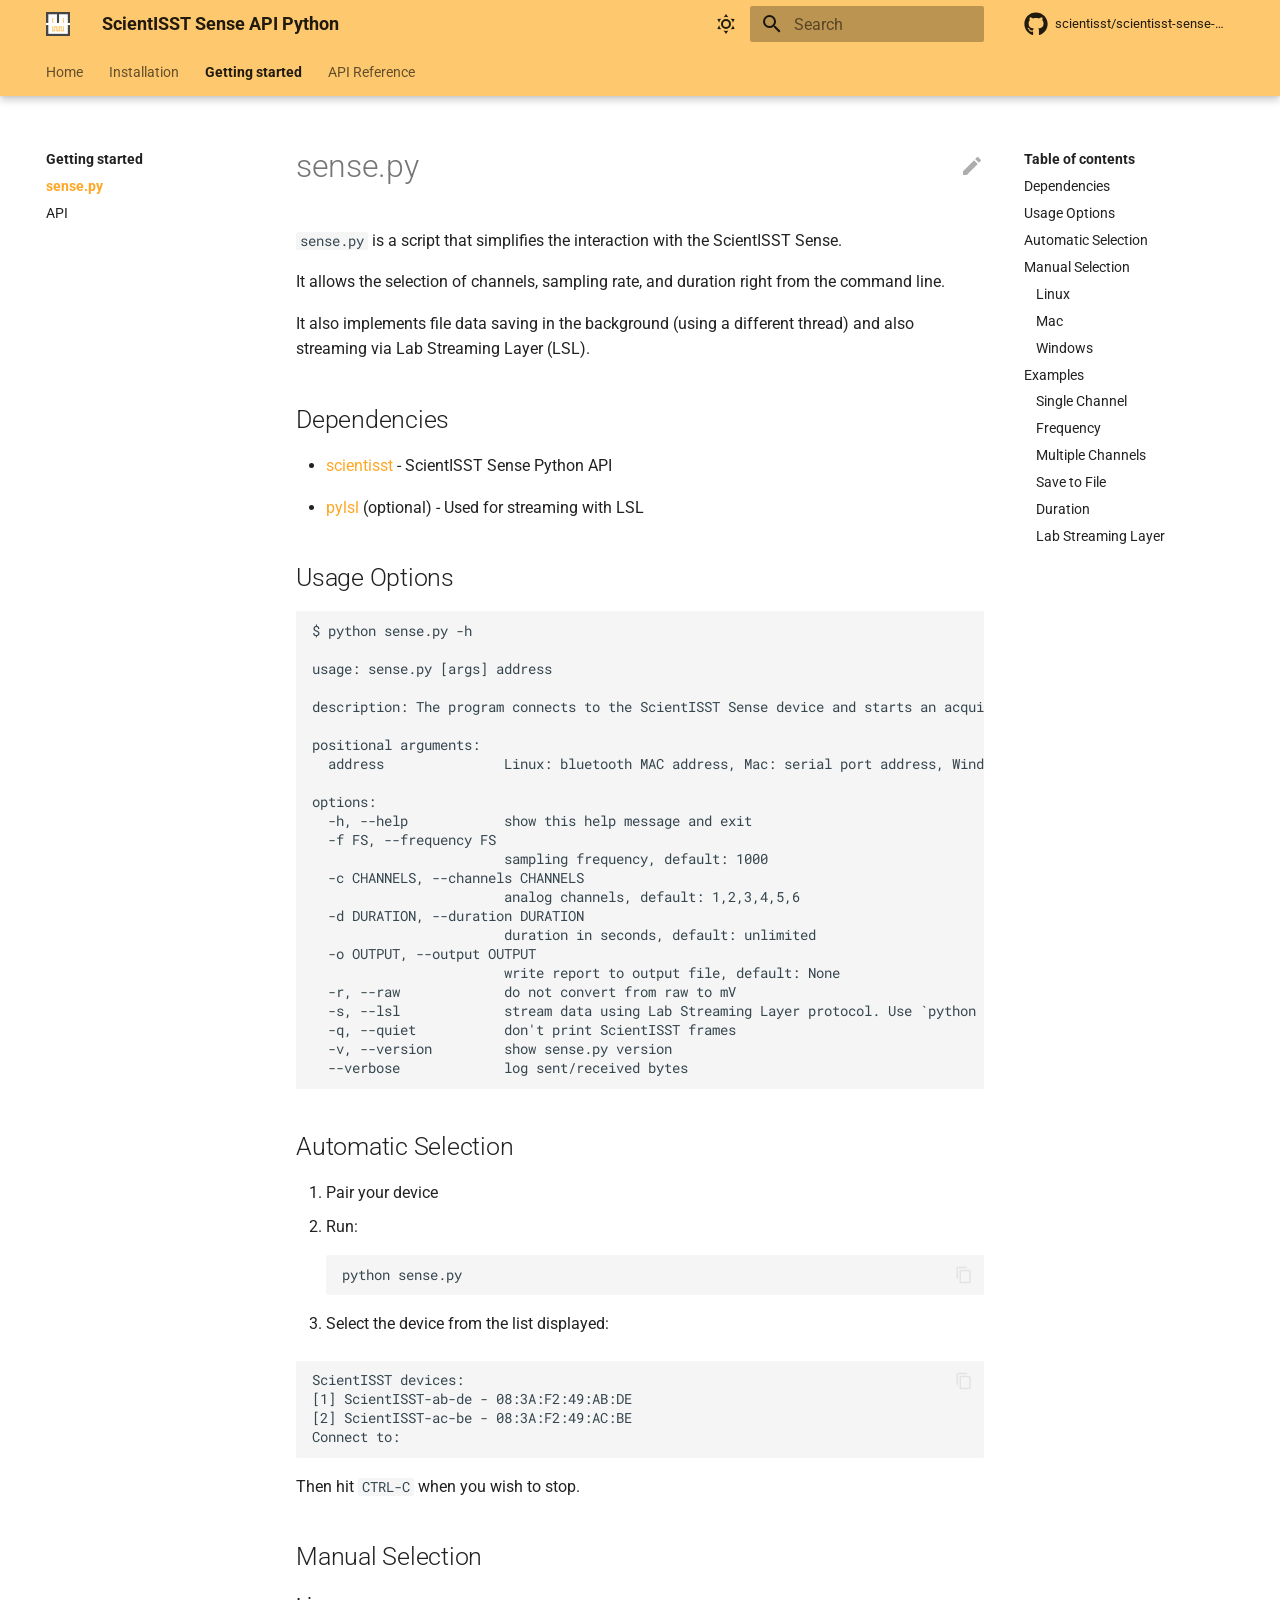
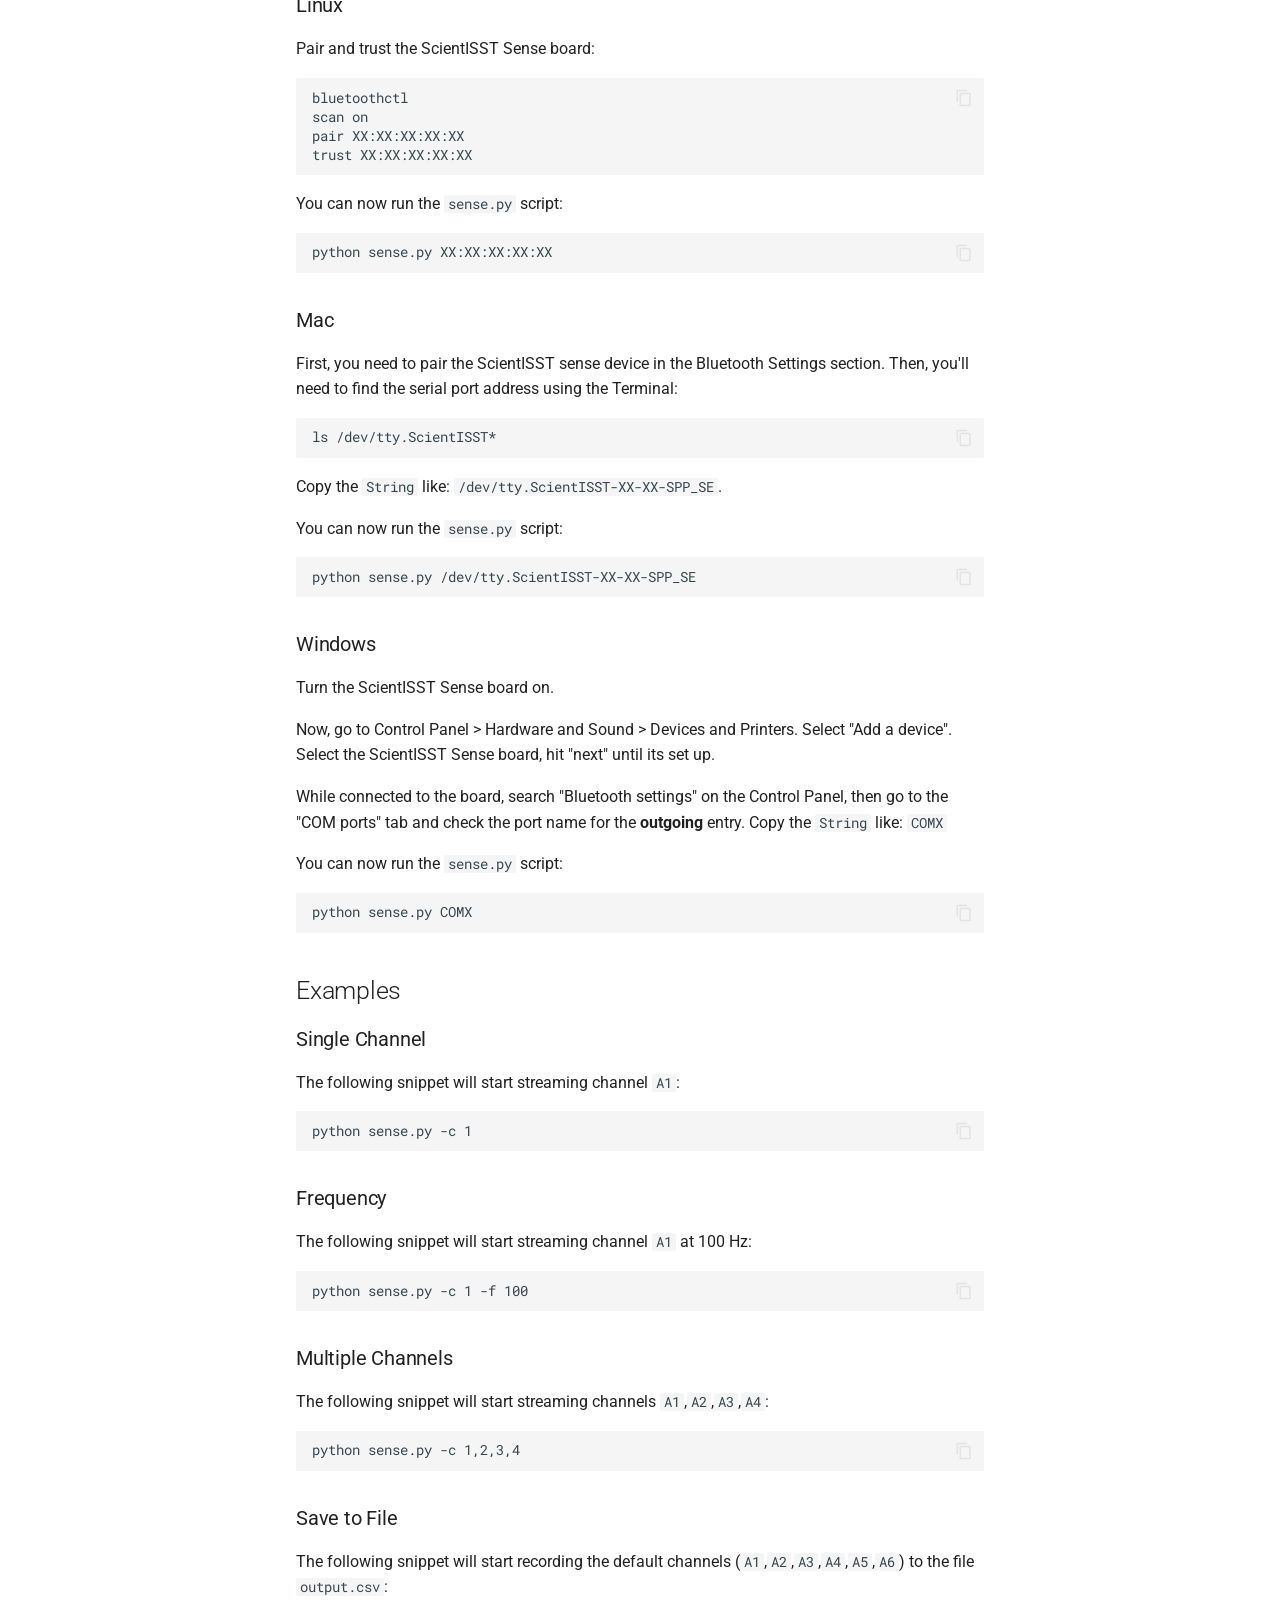
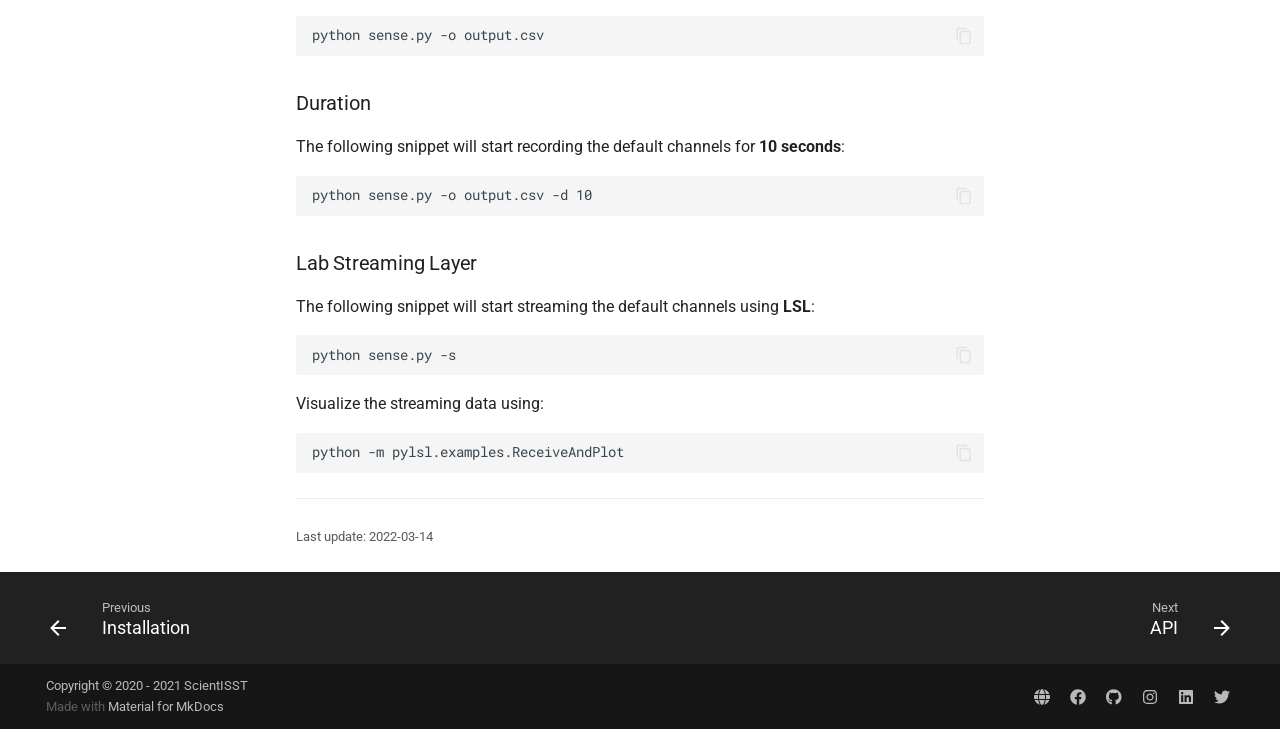
==== commit fb903379: "deploy: 4556f9ee83bce16c6b903bc749beb69046d064ec" ====
--- a/getting-started/sense/index.html
+++ b/getting-started/sense/index.html
@@ -887,7 +887,7 @@
   <small>
     
       Last update:
-      2022-02-24
+      2022-03-14
     
   </small>
 </div>
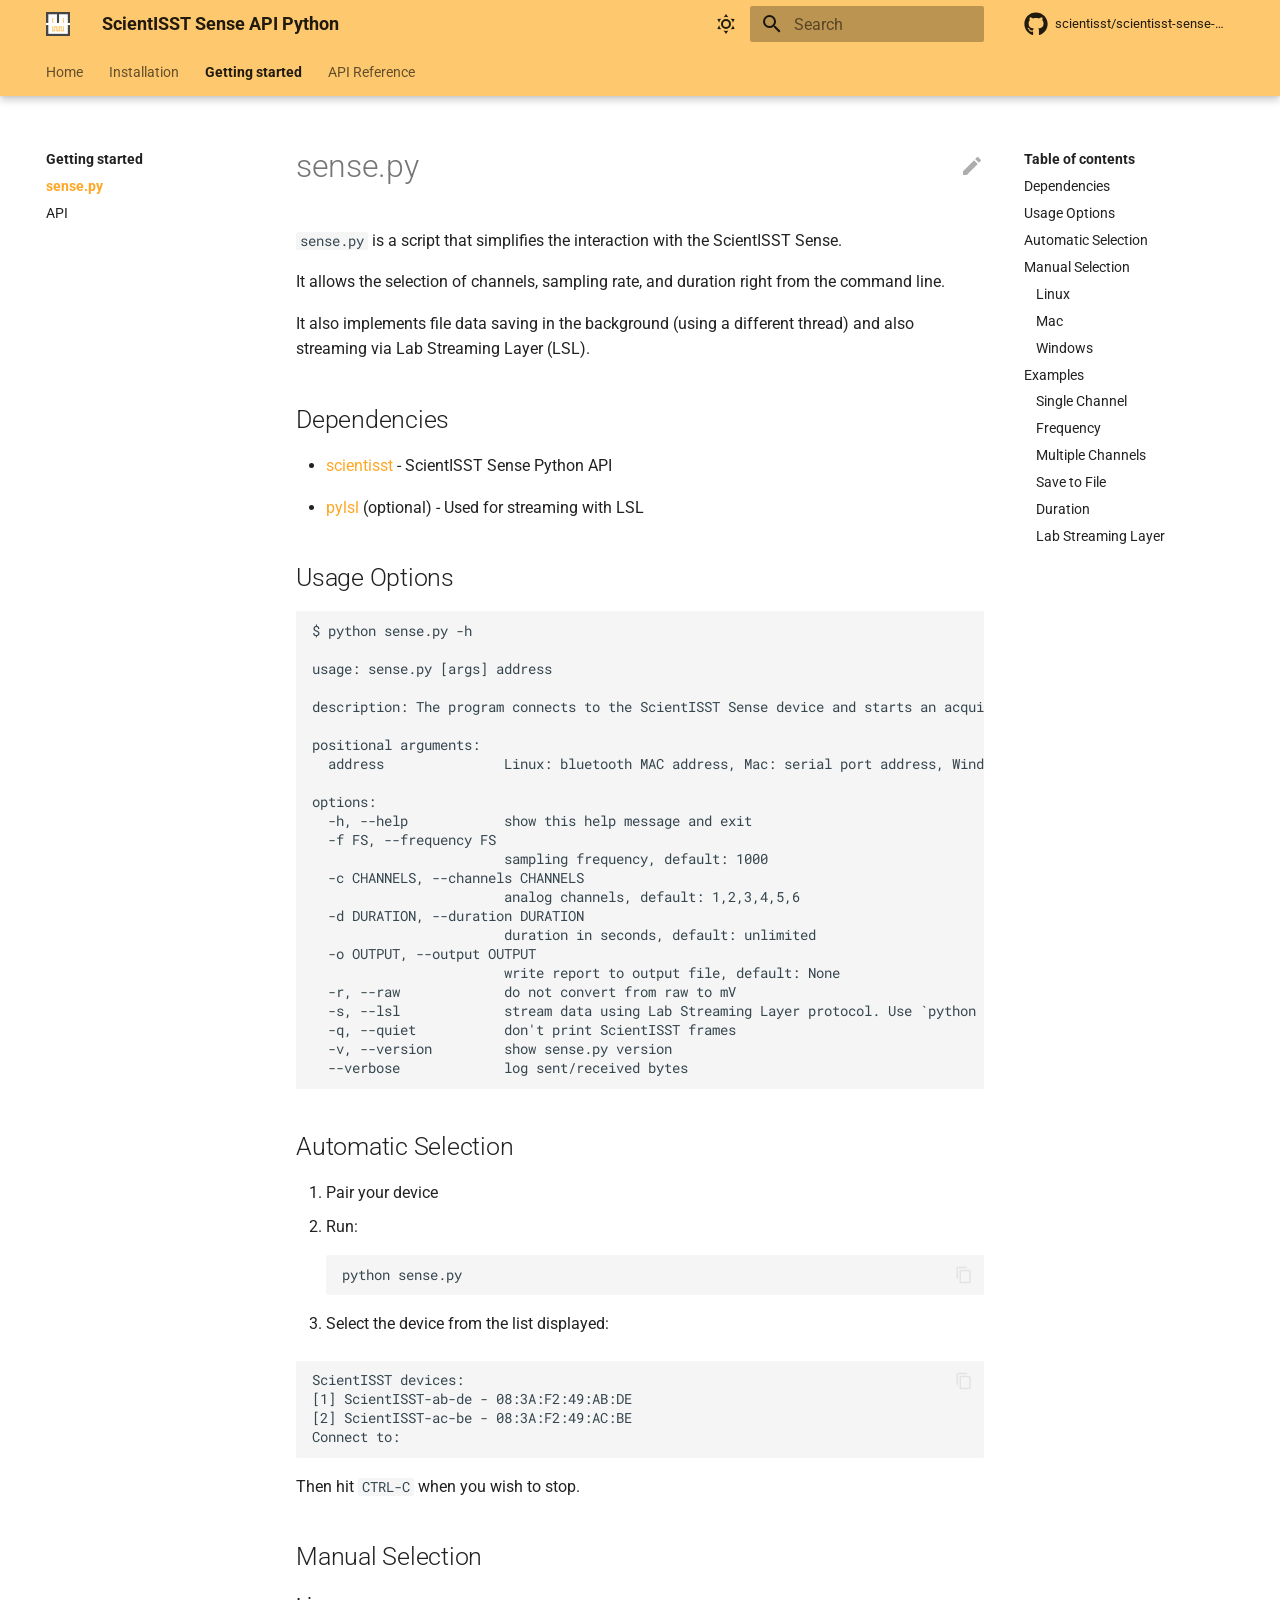
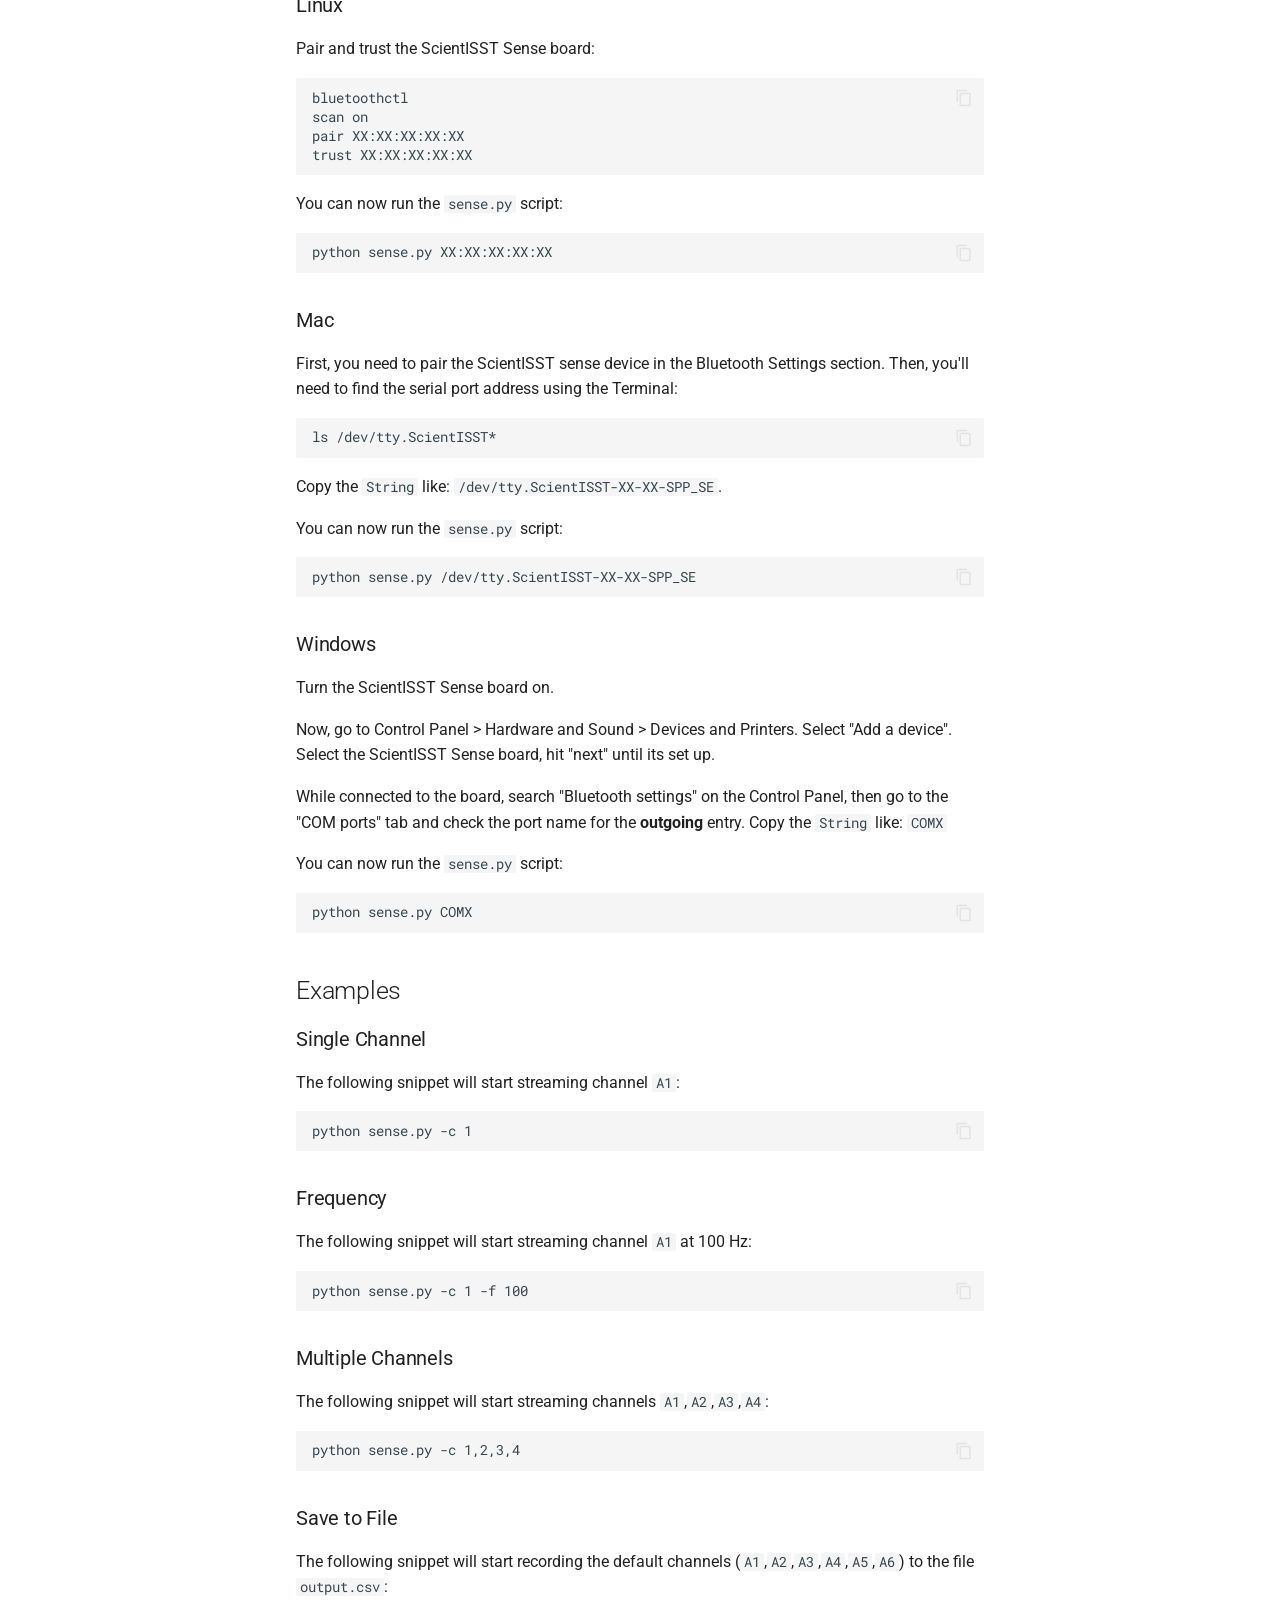
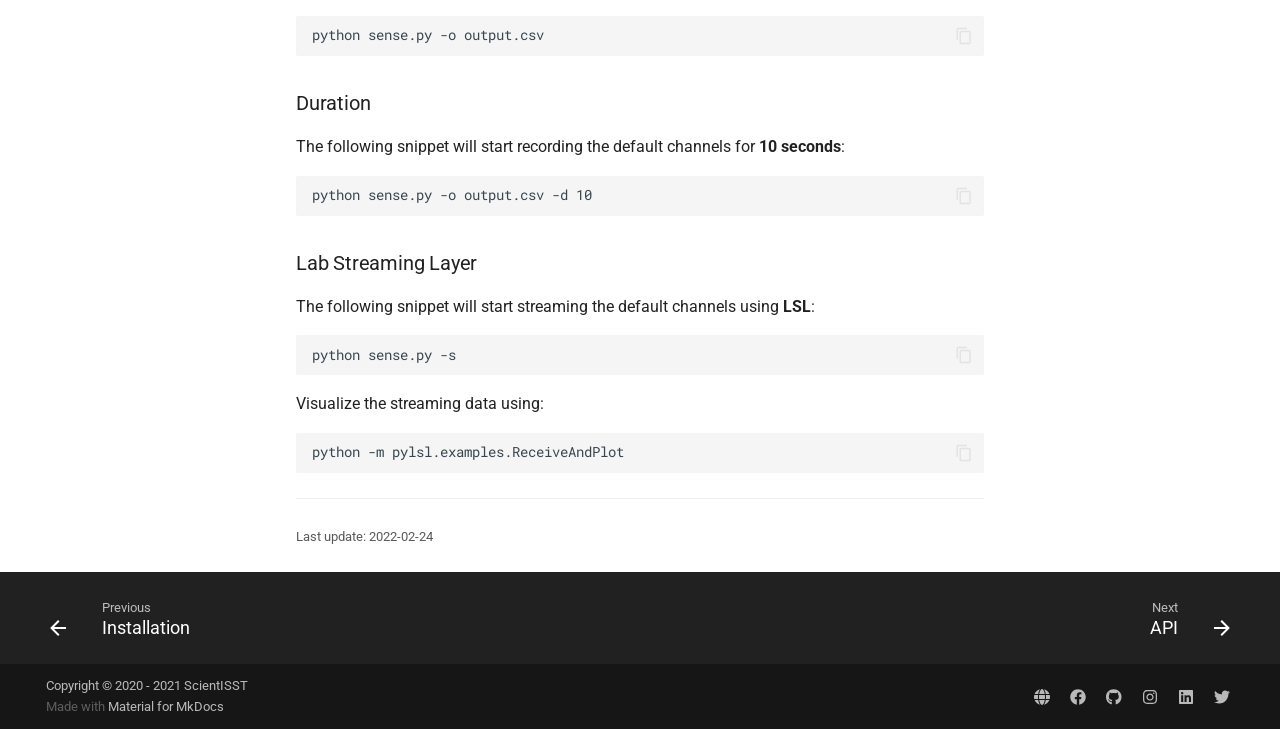
==== commit 061c6feb: "deploy: b8f35167a1f0f002f05daad78355ba9c2d56cdc4" ====
--- a/getting-started/sense/index.html
+++ b/getting-started/sense/index.html
@@ -887,7 +887,7 @@
   <small>
     
       Last update:
-      2022-03-14
+      2022-02-24
     
   </small>
 </div>
